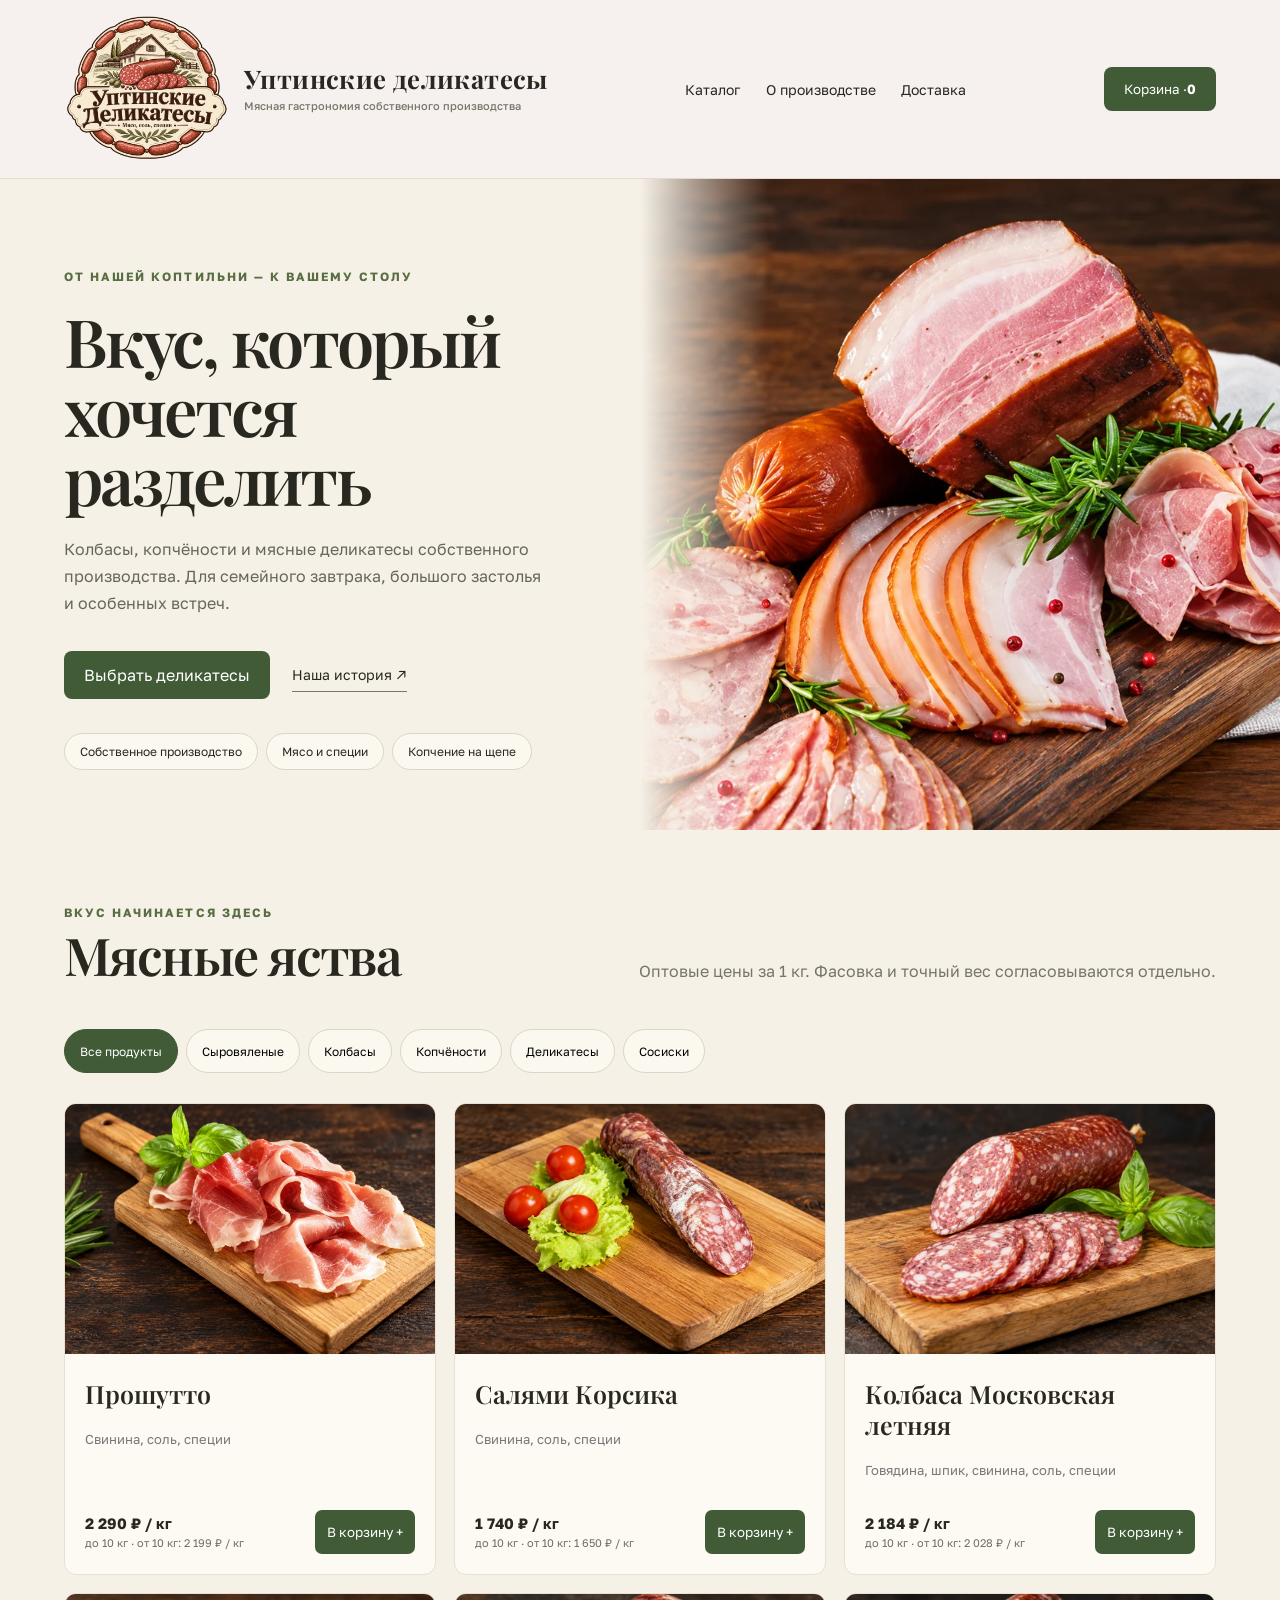
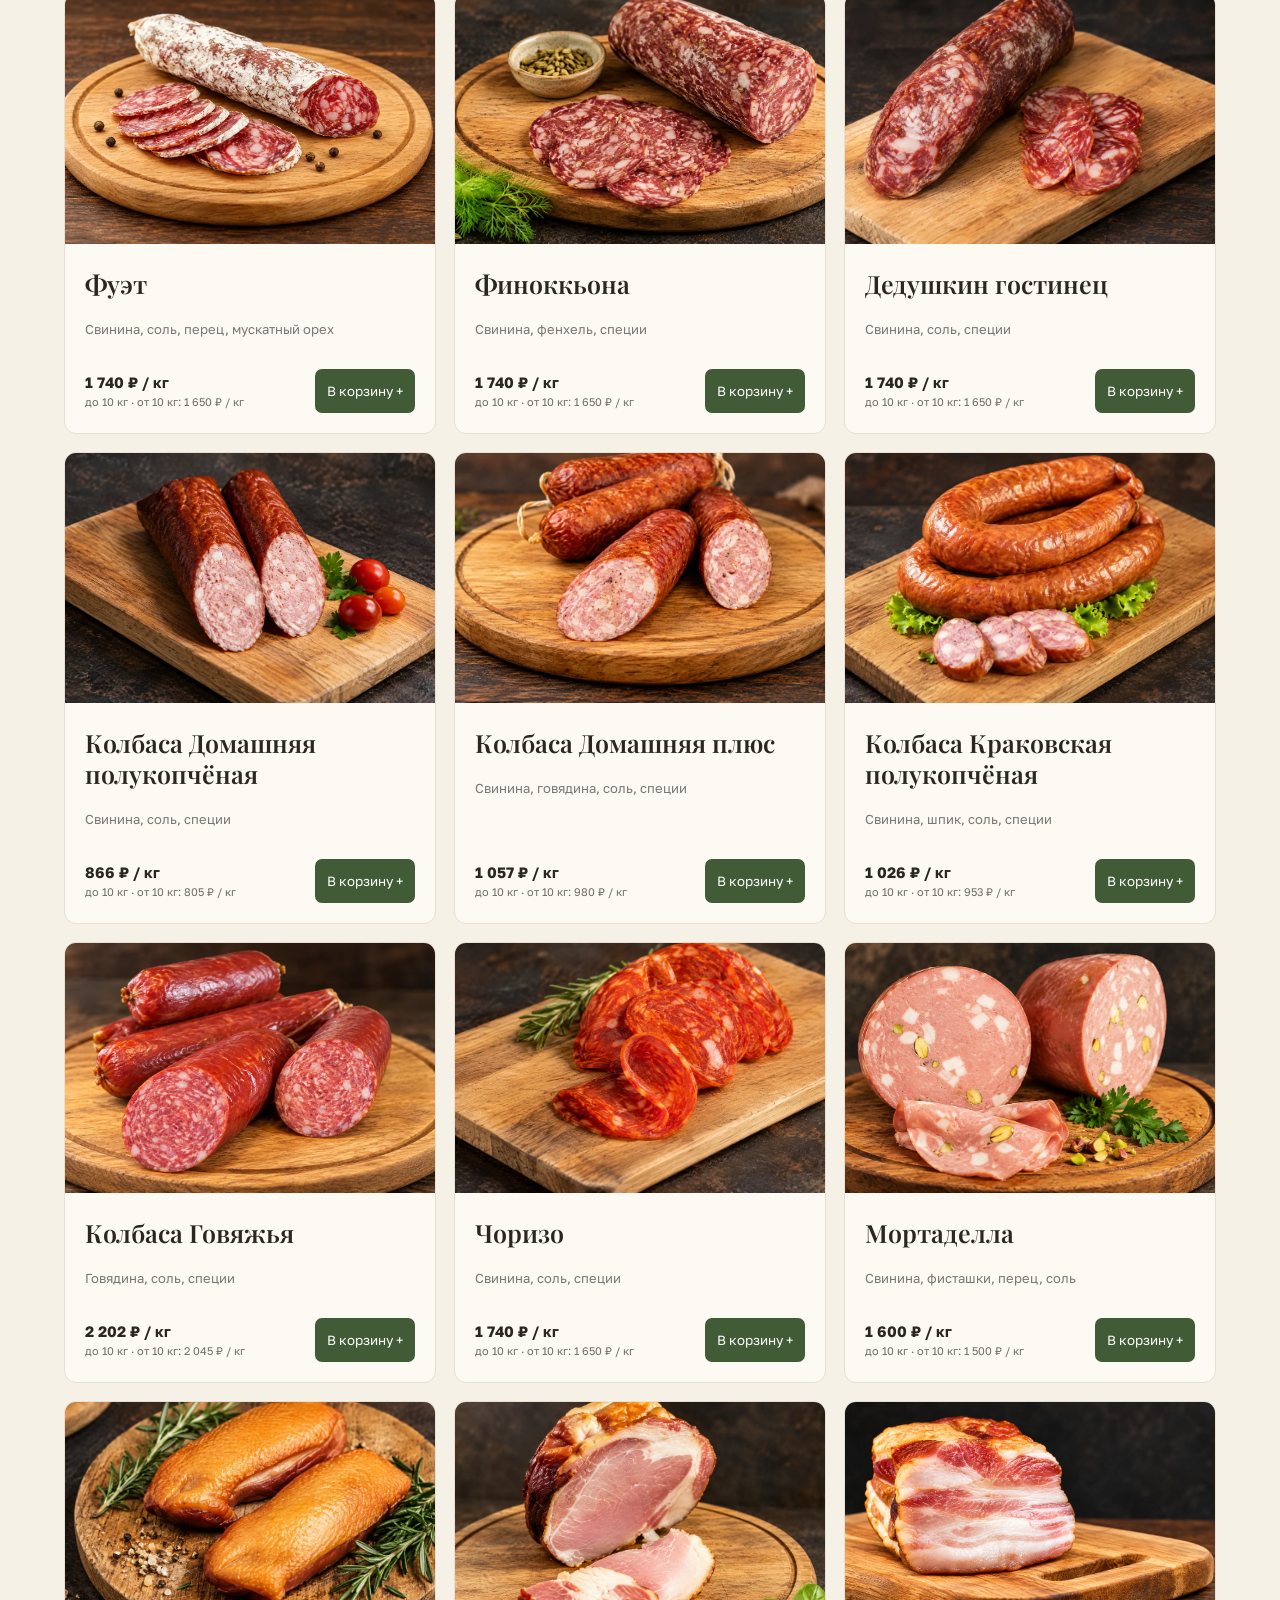
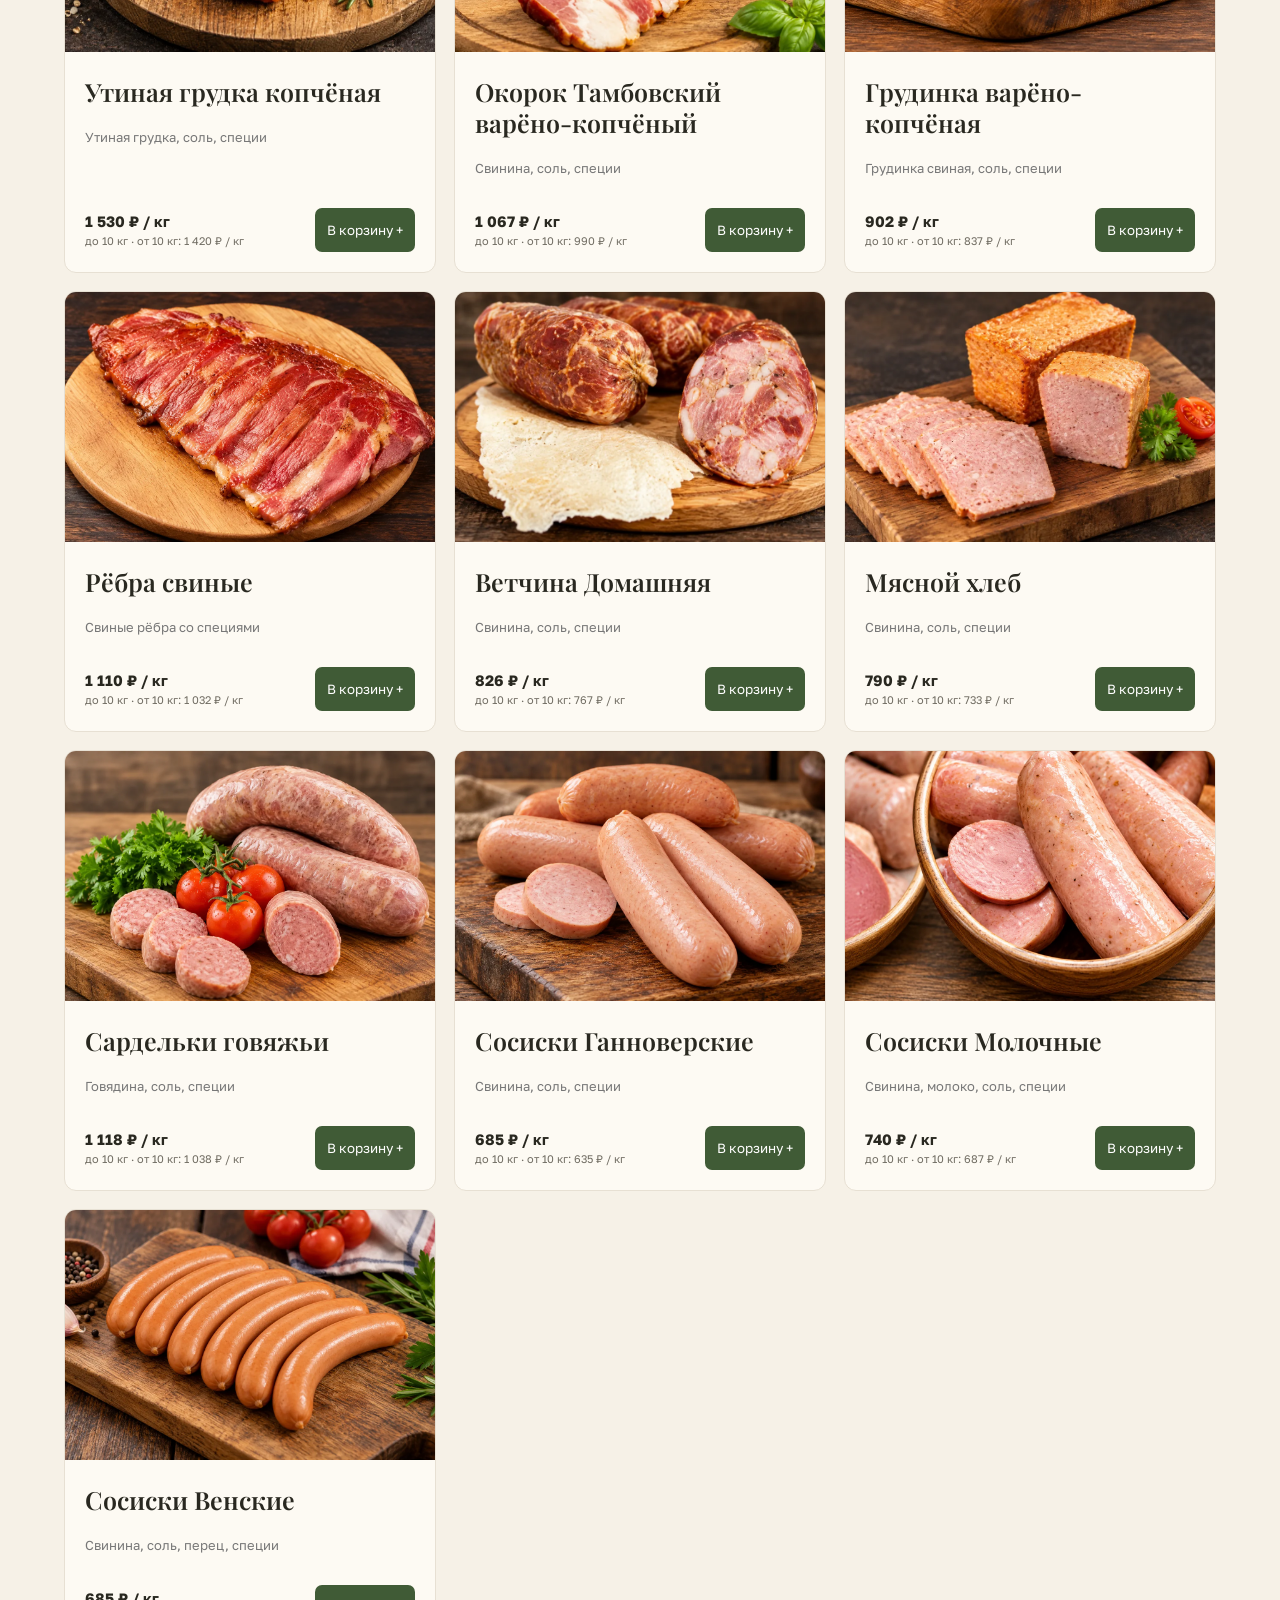
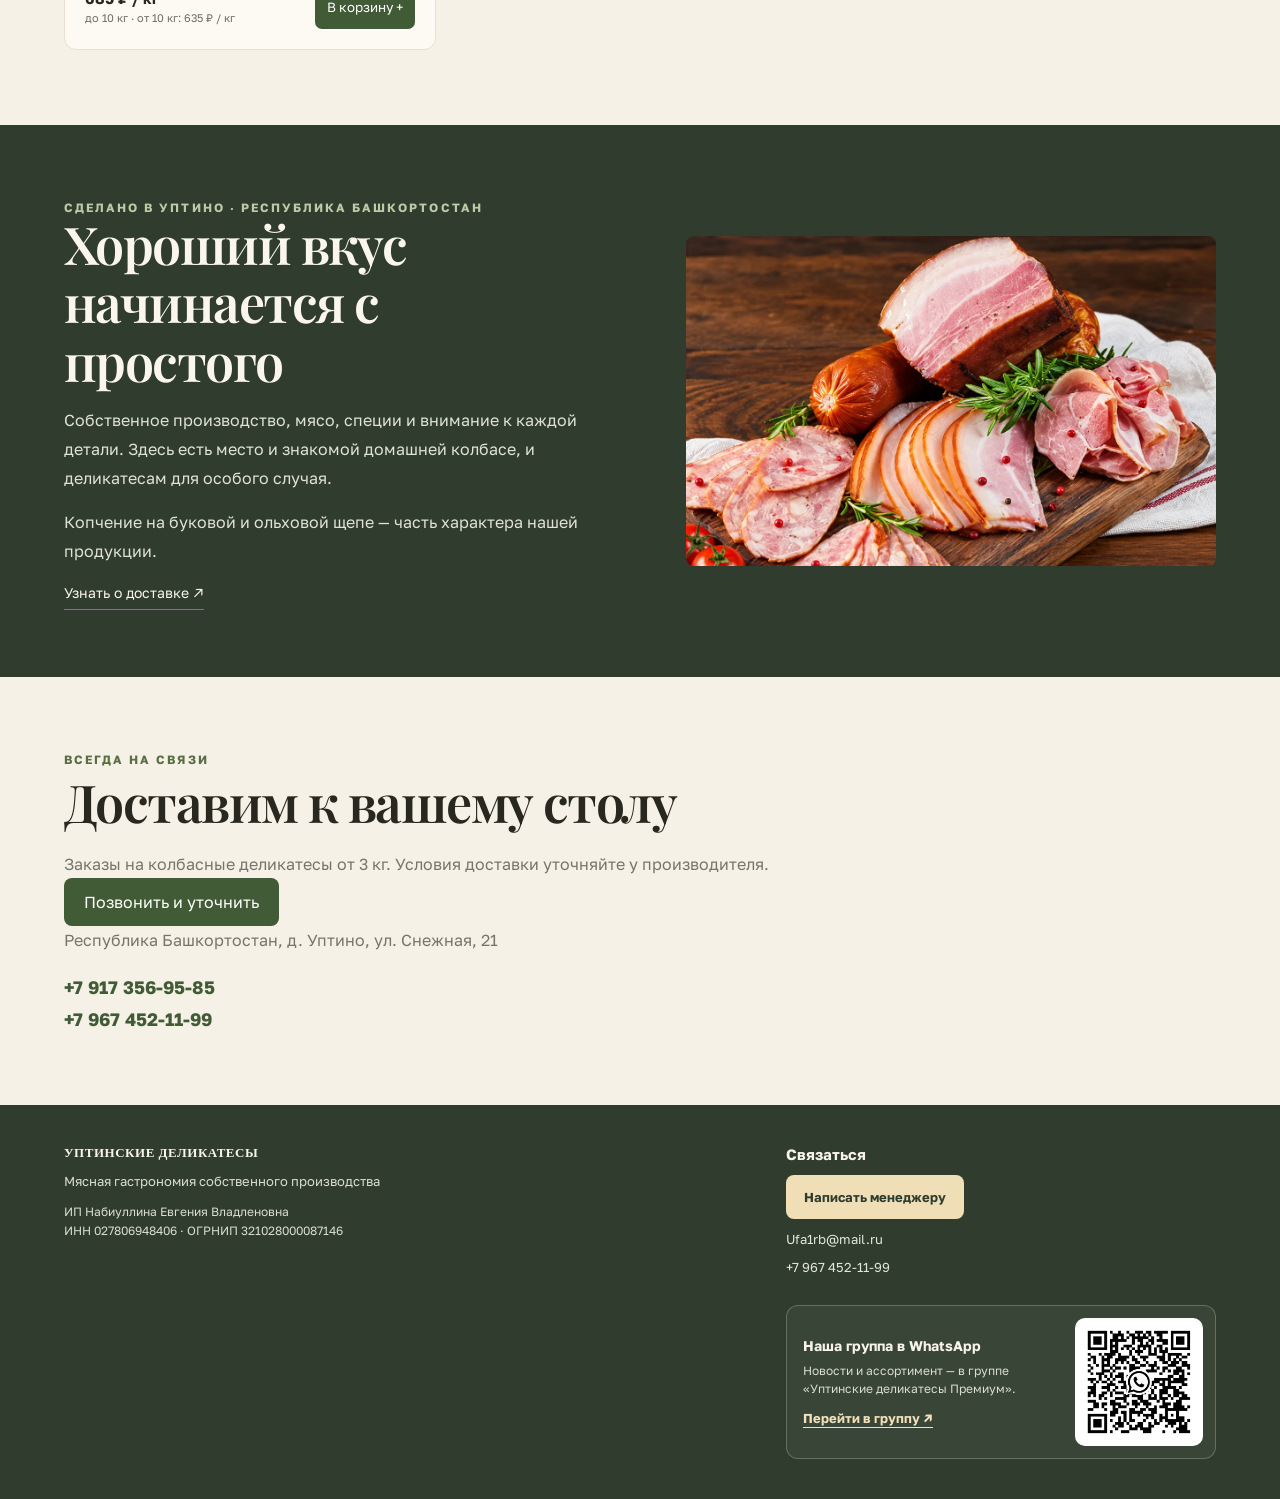
==== index.html @ ff66fe21 "Add WhatsApp group QR and link" ====
<!doctype html><html lang="ru"><head><meta charset="utf-8"><meta name="viewport" content="width=device-width,initial-scale=1"><title>Уптинские деликатесы — мясная гастрономия</title><link rel="preconnect" href="https://fonts.googleapis.com"><link rel="preconnect" href="https://fonts.gstatic.com" crossorigin><link href="https://fonts.googleapis.com/css2?family=Playfair+Display:wght@400;500;600;700&family=Golos+Text:wght@400;500;600;700&display=swap" rel="stylesheet"><style>*{box-sizing:border-box}body{margin:0;background:#f6f1e7;color:#292820;font-family:Arial,sans-serif}header{position:sticky;top:0;z-index:3;background:#f6f1eefa;display:flex;align-items:center;justify-content:space-between;padding:19px 5%;border-bottom:1px solid #e2dbcb}a{color:inherit;text-decoration:none}nav{display:flex;gap:28px;font-size:14px}.brand{font-family:Georgia;font-weight:bold;letter-spacing:.04em}.brand small{display:block;font:10px Arial;letter-spacing:0;color:#79786a;margin-top:4px}.basket,.btn{border:0;border-radius:8px;background:#405b36;color:white;padding:14px 20px;cursor:pointer}.hero{display:grid;grid-template-columns:1fr 1fr;min-height:600px}.intro{padding:90px 8% 60px 10%;align-self:center}.eyebrow{font-size:12px;letter-spacing:.17em;color:#596f43;font-weight:bold;text-transform:uppercase}h1,h2,h3{font-family:Georgia;font-weight:400}h1{font-size:clamp(48px,5.2vw,76px);line-height:1.04;letter-spacing:-.04em;margin:22px 0}.lead{line-height:1.7;color:#67665b;max-width:480px}.heroimg{background:linear-gradient(90deg,#f6f1e7 0%,transparent 20%),url('hero-v2.webp') center/cover}.actions{display:flex;gap:22px;align-items:center;margin:34px 0}.line{font-size:14px;border-bottom:1px solid #777;padding:8px 0}.features{display:flex;gap:8px;flex-wrap:wrap}.features span,.chip{border:1px solid #ddd5c5;background:#fbf8f0;padding:10px 15px;border-radius:30px;font-size:12px}section{padding:75px 5%}.heading{display:flex;justify-content:space-between;align-items:end}h2{font-size:52px;letter-spacing:-.03em;margin:0 0 10px}.sub{color:#77756b;line-height:1.5}.chips{display:flex;gap:8px;flex-wrap:wrap;margin:30px 0}.chip{cursor:pointer}.chip.active{background:#405b36;color:#fff;border-color:#405b36}.grid{display:grid;grid-template-columns:repeat(3,1fr);gap:18px}.card{background:#fdfaf3;border:1px solid #e7e0d3;border-radius:12px;overflow:hidden}.card img{width:100%;height:250px;object-fit:cover;transition:transform .5s}.pic{overflow:hidden}.card:hover img{transform:scale(1.04)}.content{padding:20px}.content h3{font-size:25px;margin:0 0 8px}.content p{font-size:13px;color:#777;min-height:36px;line-height:1.5}.row{display:flex;justify-content:space-between;align-items:center;font-size:13px}.row button{background:#405b36;border:0;color:white;border-radius:7px;padding:12px;cursor:pointer}.story{background:#303c2d;color:#faf6ed;display:grid;grid-template-columns:1fr 1fr;gap:8%;align-items:center}.story h2{font-size:52px}.story p{line-height:1.8;color:#e0e2d7}.story img{width:100%;height:330px;object-fit:cover;border-radius:8px}footer{padding:40px 5%;display:flex;justify-content:space-between;color:#737366;font-size:13px}dialog{border:0;border-radius:14px;padding:30px;max-width:430px;width:90%;box-shadow:0 20px 100px #0005}dialog::backdrop{background:#1c211bb0}dialog h2{font-size:36px}dialog button{cursor:pointer}.close{float:right;border:0;background:none;font-size:22px}@media(max-width:700px){nav{display:none}.hero{grid-template-columns:1fr}.intro{padding:55px 6%}.heroimg{height:300px;background:linear-gradient(180deg,#f6f1e7,transparent 25%),url('hero-v2.webp') center/cover}.grid{grid-template-columns:repeat(2,1fr)}.card img{height:150px}.content{padding:14px}.content h3{font-size:20px}.story{grid-template-columns:1fr}.heading{display:block}h2{font-size:40px}footer{display:block;line-height:2}}body{font-family:"Golos Text",Arial,sans-serif}h1,h2,h3{font-family:"Playfair Display",Georgia,serif;font-weight:600}button{font-family:inherit}header{gap:24px;padding-top:10px;padding-bottom:10px}.brand-link{display:flex;align-items:center;gap:14px;min-width:0}.brand-logo{width:78px;height:78px;object-fit:contain;flex:none}.brand-name{display:block;font-family:"Playfair Display",Georgia,serif;font-size:clamp(23px,2.1vw,31px);font-weight:700;letter-spacing:.015em;line-height:1}.brand-tag{display:block;font:500 11px "Golos Text",Arial,sans-serif;color:#77776a;margin-top:7px;letter-spacing:0}.brand-link:focus-visible{outline:2px solid #405b36;outline-offset:4px}@media(max-width:700px){header{gap:8px;padding:9px 4%}.brand-link{gap:8px}.brand-logo{width:54px;height:54px}.brand-name{font-size:clamp(17px,4.3vw,23px)}.brand-tag{font-size:9px;line-height:1.2;margin-top:3px}.basket{padding:12px 9px;font-size:12px;white-space:nowrap}} .contact-block{display:flex;align-items:center;gap:28px;margin-top:24px;flex-wrap:wrap}.contact-phones{display:flex;flex-direction:column;gap:10px}.contact-phones a{font-size:18px;font-weight:700;color:#405b36}.qr-card{display:flex;align-items:center;gap:14px;background:#fdfaf3;border:1px solid #e7e0d3;border-radius:12px;padding:12px 16px}.qr-card img{width:104px;height:104px;object-fit:contain;image-rendering:pixelated}.qr-card span{font-size:13px;line-height:1.5;color:#666;max-width:160px}
/* Responsive refinements */
html{scroll-padding-top:120px}body{overflow-x:hidden}button,a{-webkit-tap-highlight-color:transparent}button{touch-action:manipulation}.brand-logo{width:100px;height:100px}.brand-name{font-size:clamp(22px,2vw,31px)}.brand-link{flex:0 1 auto}.brand-link>span{min-width:0}header nav{flex-shrink:0;gap:clamp(12px,2vw,28px)}.basket{white-space:nowrap;flex-shrink:0}.grid{grid-template-columns:repeat(3,minmax(0,1fr))}.card{min-width:0;display:flex;flex-direction:column}.content{display:flex;flex-direction:column;flex:1;min-width:0}.content h3{line-height:1.24;overflow-wrap:anywhere}.content p{flex:1}.row{gap:12px;margin-top:auto}.row span{min-width:0}.row button{flex-shrink:0;min-height:44px;white-space:nowrap}.chips .chip{min-height:44px}.actions .btn,.basket{display:inline-flex;align-items:center;justify-content:center;min-height:44px}.story h2{line-height:1.12}.story>*{min-width:0}.contact-phones a{overflow-wrap:anywhere}dialog{max-height:min(80vh,700px);overflow:auto}dialog .btn{display:inline-flex}.close{min-width:44px;min-height:44px}
@media(max-width:1100px){header{gap:12px;padding-inline:3%}.brand-logo{width:88px;height:88px}.brand-name{font-size:clamp(20px,2.35vw,26px)}header nav{font-size:13px;gap:13px}.brand-tag{font-size:10px}}
@media(max-width:850px){header nav{display:none}.brand-logo{width:86px;height:86px}.hero{min-height:0}.intro{padding:65px 7%}.hero h1{font-size:clamp(42px,6vw,60px)}.grid{grid-template-columns:repeat(2,minmax(0,1fr))}.story{gap:5%}}
@media(max-width:700px){html{scroll-padding-top:100px}header{padding:8px 4%;gap:8px}.brand-link{gap:8px}.brand-logo{width:72px;height:72px}.brand-name{font-size:clamp(18px,4.5vw,23px);line-height:1.08;letter-spacing:0}.brand-tag{font-size:10px;line-height:1.25;margin-top:4px}.basket{min-height:44px;padding:10px 12px;font-size:13px}.hero{display:flex;flex-direction:column}.intro{padding:48px 5% 38px}.hero h1{font-size:clamp(39px,9.3vw,60px);line-height:1.1;letter-spacing:-.025em}.heroimg{height:clamp(240px,72vw,420px)}section{padding:55px 5%}.heading h2{font-size:clamp(36px,9vw,46px)}.chips{gap:8px}.grid{gap:12px}.card img{height:auto;aspect-ratio:1.25;object-fit:cover}.content{padding:14px 12px}.content h3{font-size:clamp(18px,4.4vw,23px)}.content p{font-size:13px;min-height:0;margin:0 0 16px}.row{display:flex;flex-direction:column;align-items:stretch;gap:9px}.row span{font-size:13px;line-height:1.3}.row button{width:100%;font-size:14px}.story{grid-template-columns:1fr;gap:28px}.story h2{font-size:clamp(36px,9vw,46px)}.story img{height:250px}.contact-phones a{font-size:17px}footer{line-height:1.6}footer>div+div{margin-top:12px}}
@media(max-width:360px){.brand-logo{width:62px;height:62px}.brand-tag{font-size:9px}.brand-name{font-size:17px}.basket{font-size:12px;padding-inline:9px}.grid{gap:8px}.content{padding:12px 10px}.content h3{font-size:18px}.actions{align-items:flex-start;flex-wrap:wrap}.features span{font-size:11px}.row button{font-size:13px;padding:10px 4px}}
@media(min-width:1500px){section{padding-inline:max(5%,calc((100% - 1500px)/2))}.grid{grid-template-columns:repeat(4,minmax(0,1fr))}}
@media(max-width:360px){.grid{grid-template-columns:minmax(0,1fr)}.card img{aspect-ratio:1.6}.content h3{font-size:22px}}@media(min-width:701px) and (max-width:850px){.heading h2{font-size:44px}.heading{gap:20px}.heading>div{flex:1}.heading .sub{max-width:43%}}
.brand-logo{width:138px;height:138px}.brand-name{font-size:clamp(23px,2vw,32px)}header{padding-top:6px;padding-bottom:6px}html{scroll-padding-top:158px}dialog{max-width:650px;width:94%;padding:clamp(18px,4vw,30px)}dialog h2{margin-bottom:20px}.cart-line{display:grid;grid-template-columns:76px minmax(0,1fr) auto;align-items:center;gap:14px;padding:14px 0;border-bottom:1px solid #e5ded1}.cart-line img{width:76px;height:70px;object-fit:cover;border-radius:8px}.cart-name{font:600 19px "Playfair Display",Georgia,serif;line-height:1.2}.cart-price{font-size:12px;color:#716d60;margin-top:6px;line-height:1.4}.cart-controls{display:flex;align-items:center;gap:6px}.cart-controls button{min-width:36px;min-height:40px;border:1px solid #ded6c7;border-radius:7px;background:#fffaf1;font-size:18px;cursor:pointer}.cart-controls .remove{font-size:13px;color:#873e35}.cart-qty{min-width:18px;text-align:center}.checkout{margin-top:22px}.checkout h3{font-size:27px;margin:0 0 10px}.checkout-note{font-size:13px;color:#706c62;line-height:1.5}.checkout label{display:block;font-size:13px;font-weight:600;margin:14px 0}.checkout label small{font-weight:400;color:#706c62}.checkout input{display:block;width:100%;height:45px;border:1px solid #d8d1c3;border-radius:7px;background:white;padding:10px 12px;margin-top:6px;font:inherit}.checkout-disabled{opacity:.55;cursor:not-allowed}.price-details{line-height:1.45;font-size:13px}.price-details strong{display:block;color:#292820;font-size:15px}.price-details small{display:block;color:#706c62;font-size:11px}.decor{position:fixed;top:15%;z-index:2;width:clamp(54px,7vw,100px);pointer-events:none;transform-origin:top center;animation:sway 4.2s ease-in-out infinite alternate}.decor.left{left:0}.decor.right{right:0;animation-delay:-2s;transform:scaleX(-1)}.decor img{display:block;width:100%;height:auto}.decor.right img{transform:scaleX(-1)}.decor-toggle{position:fixed;right:12px;bottom:12px;z-index:4;background:#fffaf1;color:#405b36;border:1px solid #c6bda9;border-radius:25px;padding:9px 14px;font:600 12px "Golos Text",Arial,sans-serif;cursor:pointer;box-shadow:0 2px 9px #27221a22}.decor[hidden]{display:none}@keyframes sway{from{rotate:-5deg}to{rotate:5deg}}@media(prefers-reduced-motion:reduce){.decor{animation:none}.card img{transition:none}}@media(max-width:850px){.brand-logo{width:110px;height:110px}html{scroll-padding-top:130px}.decor{width:52px;top:19%}}@media(max-width:700px){.brand-logo{width:90px;height:90px}html{scroll-padding-top:110px}.decor{width:35px;top:25%}.decor-toggle{font-size:11px;padding:8px 12px}.cart-line{grid-template-columns:64px minmax(0,1fr);gap:10px}.cart-line img{width:64px;height:64px}.cart-controls{grid-column:2}.cart-name{font-size:17px}.price-details strong{font-size:14px}}@media(max-width:360px){.brand-logo{width:76px;height:76px}.brand-name{font-size:16px}.basket{padding-inline:8px}}

/* Larger identity and redesigned mobile hanging ornaments */
.brand-logo{width:166px;height:166px}html{scroll-padding-top:185px}
@media(max-width:1100px){.brand-logo{width:142px;height:142px}}
@media(max-width:850px){.brand-logo{width:130px;height:130px}html{scroll-padding-top:150px}}
@media(max-width:700px){.brand-logo{width:108px;height:108px}.brand-link{gap:5px}.brand-name{font-size:clamp(17px,4.3vw,23px)}.brand-tag{font-size:9px}.basket{font-size:12px;padding:9px}.decor{top:112px;width:49px;height:160px;overflow:hidden;animation-duration:3.4s;opacity:.96}.decor img{position:absolute;width:156px;max-width:none;left:50%;top:-2px;transform:translateX(-50%)}.decor.right img{transform:translateX(-50%) scaleX(-1)}html{scroll-padding-top:128px}}
@media(max-width:360px){.brand-logo{width:92px;height:92px}.brand-name{font-size:16px}.brand-tag{font-size:8px}.decor{top:96px;width:40px;height:145px}.decor img{width:135px}}
@media(max-width:700px){.decor{position:absolute}.intro{padding-left:52px;padding-right:52px}.hero h1{font-size:clamp(36px,9vw,54px)}}@media(max-width:360px){.intro{padding-left:44px;padding-right:44px}.hero h1{font-size:36px}}@media(max-width:700px){.decor.left{left:-14px}.decor.right{right:-14px}.actions{flex-wrap:wrap;gap:14px}.actions .btn{min-width:0;width:100%;text-align:center}}@media(max-width:700px){.intro{padding-left:5%;padding-right:5%}}.checkout-consultation{margin-top:22px;padding-top:16px;border-top:1px solid #e5ded1}.checkout-consultation p{margin:0 0 10px;font-size:14px;line-height:1.5;color:#5f5e54}.consultation-call{display:inline-flex;align-items:center;justify-content:center;min-height:46px;padding:12px 16px;border-radius:8px;background:#405b36;color:#fff;font-size:14px;font-weight:700;text-align:center}.consultation-call:focus-visible{outline:2px solid #405b36;outline-offset:3px}@media(max-width:700px){.consultation-call{width:100%}}.phone-entry{display:flex;gap:8px;align-items:stretch;margin-top:6px}.checkout .phone-entry input{margin:0;min-width:0;flex:1}.phone-prefix{display:flex;align-items:center;justify-content:center;min-width:54px;min-height:45px;padding:0 10px;border:1px solid #d8d1c3;border-radius:7px;background:#f6f1e7;font:600 15px "Golos Text",Arial,sans-serif;color:#292820}.phone-help{display:block;color:#706c62;font-size:12px;margin-top:6px}.site-footer{display:flex;justify-content:space-between;gap:36px;align-items:flex-start;background:#303c2d;color:#f8f4ea}.footer-brand p{line-height:1.6;color:#d9ded2;margin:10px 0}.footer-legal{font-size:12px}.footer-contact{display:flex;flex-direction:column;gap:12px;align-items:flex-start}.footer-contact strong{font-size:15px}.footer-contact a:not(.manager-button){color:#e2e7dc}.manager-button{display:inline-flex;align-items:center;justify-content:center;background:#f0dfb6;color:#303c2d;padding:13px 18px;border-radius:8px;font-weight:700;min-height:44px}.manager-button:focus-visible{outline:2px solid white;outline-offset:3px}@media(max-width:700px){.site-footer{display:flex;flex-direction:column;gap:22px}.footer-contact{align-items:stretch}.manager-button{width:100%}}.whatsapp-group{display:flex;align-items:center;gap:20px;margin-top:18px;padding:16px;border:1px solid #a5b49d66;border-radius:12px;background:#ffffff0c;max-width:430px}.whatsapp-group strong{display:block;font-size:14px;color:#f8f4ea}.whatsapp-group p{font-size:12px;line-height:1.5;color:#d9ded2;margin:8px 0 12px}.group-link{color:#f2e1ba!important;font-size:13px;font-weight:700;text-decoration:underline;text-underline-offset:4px}.group-qr{flex:none;display:block;width:120px;height:120px;border-radius:6px;background-color:white;background-image:url("whatsapp-group-qr.jpeg");background-repeat:no-repeat;background-size:204.55% auto;background-position:50% 50.4%;box-shadow:0 0 0 4px white}.group-qr:focus-visible,.group-link:focus-visible{outline:2px solid #f2e1ba;outline-offset:5px}@media(max-width:360px){.whatsapp-group{gap:12px;padding:12px}.group-qr{width:100px;height:100px}}</style></head><body><header><a class="brand-link" href="#" aria-label="Уптинские деликатесы — на главную"><img class="brand-logo" src="logo-soft.webp" alt=""><span><span class="brand-name">Уптинские деликатесы</span><span class="brand-tag">Мясная гастрономия собственного производства</span></span></a><nav><a href="#catalog">Каталог</a><a href="#story">О производстве</a><a href="#delivery">Доставка</a></nav><button class="basket" onclick="showCart()">Корзина · <b id="count">0</b></button></header><main><div class="hero"><div class="intro"><div class="eyebrow">От нашей коптильни — к вашему столу</div><h1>Вкус, который хочется разделить</h1><p class="lead">Колбасы, копчёности и мясные деликатесы собственного производства. Для семейного завтрака, большого застолья и особенных встреч.</p><div class="actions"><a class="btn" href="#catalog">Выбрать деликатесы</a><a class="line" href="#story">Наша история ↗</a></div><div class="features"><span>Собственное производство</span><span>Мясо и специи</span><span>Копчение на щепе</span></div></div><div class="heroimg" role="img" aria-label="Мясные деликатесы на доске"></div></div><section id="catalog"><div class="heading"><div><div class="eyebrow">Вкус начинается здесь</div><h2>Мясные яства</h2></div><p class="sub">Оптовые цены за 1 кг. Фасовка и точный вес согласовываются отдельно.</p></div><div class="chips" id="filters"></div><div class="grid" id="products"></div></section><section class="story" id="story"><div><div class="eyebrow" style="color:#bdc9a7">Сделано в Уптино · Республика Башкортостан</div><h2>Хороший вкус начинается с простого</h2><p>Собственное производство, мясо, специи и внимание к каждой детали. Здесь есть место и знакомой домашней колбасе, и деликатесам для особого случая.</p><p>Копчение на буковой и ольховой щепе — часть характера нашей продукции.</p><a class="line" href="#delivery">Узнать о доставке ↗</a></div><img src="hero-v2.webp" alt="Мясная нарезка и деликатесы"></section><section id="delivery"><div class="eyebrow">Всегда на связи</div><h2>Доставим к вашему столу</h2><p class="sub">Заказы на колбасные деликатесы от 3 кг. Условия доставки уточняйте у производителя.</p><p><a class="btn" href="tel:+79173569585">Позвонить и уточнить</a></p><p class="sub">Республика Башкортостан, д. Уптино, ул. Снежная, 21</p><div class="contact-block"><div class="contact-phones"><a href="tel:+79173569585">+7 917 356-95-85</a><a href="tel:+79674521199">+7 967 452-11-99</a></div></div></section></main><footer class="site-footer"><div class="footer-brand"><div class="brand">УПТИНСКИЕ ДЕЛИКАТЕСЫ</div><p>Мясная гастрономия собственного производства</p><p class="footer-legal">ИП Набиуллина Евгения Владленовна<br>ИНН 027806948406 · ОГРНИП 321028000087146</p></div><div class="footer-contact"><strong>Связаться</strong><a class="manager-button" href="https://wa.me/79674521199?text=%D0%97%D0%B4%D1%80%D0%B0%D0%B2%D1%81%D1%82%D0%B2%D1%83%D0%B9%D1%82%D0%B5!%20%D0%A5%D0%BE%D1%87%D1%83%20%D0%BF%D1%80%D0%BE%D0%BA%D0%BE%D0%BD%D1%81%D1%83%D0%BB%D1%8C%D1%82%D0%B8%D1%80%D0%BE%D0%B2%D0%B0%D1%82%D1%8C%D1%81%D1%8F%20%D0%BF%D0%BE%20%D0%B7%D0%B0%D0%BA%D0%B0%D0%B7%D1%83." target="_blank" rel="noopener noreferrer">Написать менеджеру</a><a href="mailto:Ufa1rb@mail.ru">Ufa1rb@mail.ru</a><a href="tel:+79674521199">+7 967 452-11-99</a><div class="whatsapp-group"><div><strong>Наша группа в WhatsApp</strong><p>Новости и ассортимент — в группе «Уптинские деликатесы Премиум».</p><a class="group-link" href="https://chat.whatsapp.com/EiBiC2jIqLlDMsnqdkJlV4?s=qt&amp;p=a&amp;iam=2" target="_blank" rel="noopener noreferrer">Перейти в группу ↗</a></div><a class="group-qr" href="https://chat.whatsapp.com/EiBiC2jIqLlDMsnqdkJlV4?s=qt&amp;p=a&amp;iam=2" target="_blank" rel="noopener noreferrer" aria-label="Открыть группу WhatsApp. Также можно отсканировать QR-код"></a></div></div></footer><dialog id="cart"><button class="close" type="button" aria-label="Закрыть корзину" onclick="cart.close()">×</button><h2>Ваша корзина</h2><div id="items"></div><div class="checkout"><h3>Контактные данные</h3><p class="checkout-note">Отправка заказа пока не подключена. Данные из этой формы не отправляются.</p><label>Имя<input id="customer-name" autocomplete="name" placeholder="Как к вам обращаться"></label><label for="customer-phone">Телефон</label><div class="phone-entry"><span class="phone-prefix" aria-hidden="true">+7</span><input id="customer-phone" name="phone" autocomplete="tel-national" type="tel" inputmode="numeric" maxlength="16" placeholder="999 123-45-67" aria-describedby="phone-help"></div><small id="phone-help" class="phone-help">Введите 10 цифр номера без +7</small><label>Электронная почта <small>необязательно</small><input id="customer-email" autocomplete="email" type="email" placeholder="name@example.ru"></label><button class="btn checkout-disabled" disabled>Оформление готовится</button><p class="checkout-note">Цена и итоговая сумма будут уточнены после согласования веса и фасовки.</p><div class="checkout-consultation"><p>Нужна консультация по заказу? Позвоните нам:</p><a class="consultation-call" href="tel:+79173569585">Позвонить: +7 917 356-95-85</a></div></div></dialog><script>const data=[["Прошутто","Сыровяленые","prosciutto-v2.webp","Свинина, соль, специи"],["Салями Корсика","Сыровяленые","salami-v2.webp","Свинина, соль, специи"],["Колбаса Московская летняя","Сыровяленые","moscow-hd.webp","Говядина, шпик, свинина, соль, специи"],["Фуэт","Сыровяленые","fuet-v2.webp","Свинина, соль, перец, мускатный орех"],["Финоккьона","Сыровяленые","finocchiona-hd.webp","Свинина, фенхель, специи"],["Дедушкин гостинец","Сыровяленые","gostinets-hd.webp","Свинина, соль, специи"],["Колбаса Домашняя полукопчёная","Колбасы","domashnyaya-hd.webp","Свинина, соль, специи"],["Колбаса Домашняя плюс","Колбасы","domashnyaya_plus-hd.webp","Свинина, говядина, соль, специи"],["Колбаса Краковская полукопчёная","Колбасы","krakow-hd.webp","Свинина, шпик, соль, специи"],["Колбаса Говяжья","Колбасы","beef_sausage-hd.webp","Говядина, соль, специи"],["Чоризо","Колбасы","chorizo-hd.webp","Свинина, соль, специи"],["Мортаделла","Колбасы","mortadella-hd.webp","Свинина, фисташки, перец, соль"],["Утиная грудка копчёная","Копчёности","duck-hd.webp","Утиная грудка, соль, специи"],["Окорок Тамбовский варёно-копчёный","Копчёности","ham_tambov-hd.webp","Свинина, соль, специи"],["Грудинка варёно-копчёная","Копчёности","grudinka-v2.webp","Грудинка свиная, соль, специи"],["Рёбра свиные","Копчёности","ribs-v2.webp","Свиные рёбра со специями"],["Ветчина Домашняя","Деликатесы","vetchina-hd.webp","Свинина, соль, специи"],["Мясной хлеб","Деликатесы","meatloaf-hd.webp","Свинина, соль, специи"],["Сардельки говяжьи","Сосиски","sardelki-hd.webp","Говядина, соль, специи"],["Сосиски Ганноверские","Сосиски","hannover-hd.webp","Свинина, соль, специи"],["Сосиски Молочные","Сосиски","sausages-v2.webp","Свинина, молоко, соль, специи"],["Сосиски Венские","Сосиски","vienna-hd.webp","Свинина, соль, перец, специи"]];
const phoneInput=document.querySelector('#customer-phone');phoneInput.addEventListener('input',()=>{let v=phoneInput.value.replace(/\D/g,'');if(v.length===11&&(v[0]==='7'||v[0]==='8'))v=v.slice(1);phoneInput.value=v.slice(0,10)});
const prices=[[2199,2290],[1650,1740],[2028,2184],[1650,1740],[1650,1740],[1650,1740],[805,866],[980,1057],[953,1026],[2045,2202],[1650,1740],[1500,1600],[1420,1530],[990,1067],[837,902],[1032,1110],[767,826],[733,790],[1038,1118],[635,685],[687,740],[635,685]];
let current='Все продукты',bag=[];const filters=document.querySelector('#filters'),products=document.querySelector('#products'),cart=document.querySelector('#cart');const rub=n=>new Intl.NumberFormat('ru-RU').format(n)+' ₽';
function render(){filters.innerHTML=['Все продукты','Сыровяленые','Колбасы','Копчёности','Деликатесы','Сосиски'].map(x=>`<button class="chip ${current===x?'active':''}" onclick="filterBy('${x}')">${x}</button>`).join('');products.innerHTML=data.map((x,i)=>({x,i})).filter(({x})=>current==='Все продукты'||x[1]===current).map(({x,i})=>`<article class="card"><div class="pic"><img src="${x[2]}" alt="${x[0]}" loading="lazy"></div><div class="content"><h3>${x[0]}</h3><p>${x[3]}</p><div class="row"><span class="price-details"><strong>${rub(prices[i][1])} / кг</strong><small>до 10 кг · от 10 кг: ${rub(prices[i][0])} / кг</small></span><button onclick="add(${i})">В корзину +</button></div></div></article>`).join('')}
function filterBy(x){current=x;render()}function add(i){let found=bag.find(x=>x.i===i);if(found)found.qty++;else bag.push({i,qty:1});updateCount()}
function updateCount(){document.querySelector('#count').textContent=bag.reduce((a,x)=>a+x.qty,0)}
function changeQty(i,delta){const item=bag.find(x=>x.i===i);if(!item)return;item.qty+=delta;if(item.qty<=0)bag=bag.filter(x=>x.i!==i);updateCount();drawCart()}
function removeItem(i){bag=bag.filter(x=>x.i!==i);updateCount();drawCart()}
function drawCart(){document.querySelector('#items').innerHTML=bag.length?bag.map(({i,qty})=>`<div class="cart-line"><img src="${data[i][2]}" alt=""><div><div class="cart-name">${data[i][0]}</div><div class="cart-price">${rub(prices[i][1])} / кг до 10 кг<br>${rub(prices[i][0])} / кг от 10 кг</div></div><div class="cart-controls"><button type="button" aria-label="Уменьшить количество ${data[i][0]}" onclick="changeQty(${i},-1)">−</button><span class="cart-qty">${qty}</span><button type="button" aria-label="Увеличить количество ${data[i][0]}" onclick="changeQty(${i},1)">+</button><button type="button" class="remove" onclick="removeItem(${i})">Удалить</button></div></div>`).join(''):'<p>Пока здесь пусто. Выберите продукты в каталоге.</p>'}function showCart(){drawCart();cart.showModal()}
render();
</script></body></html>
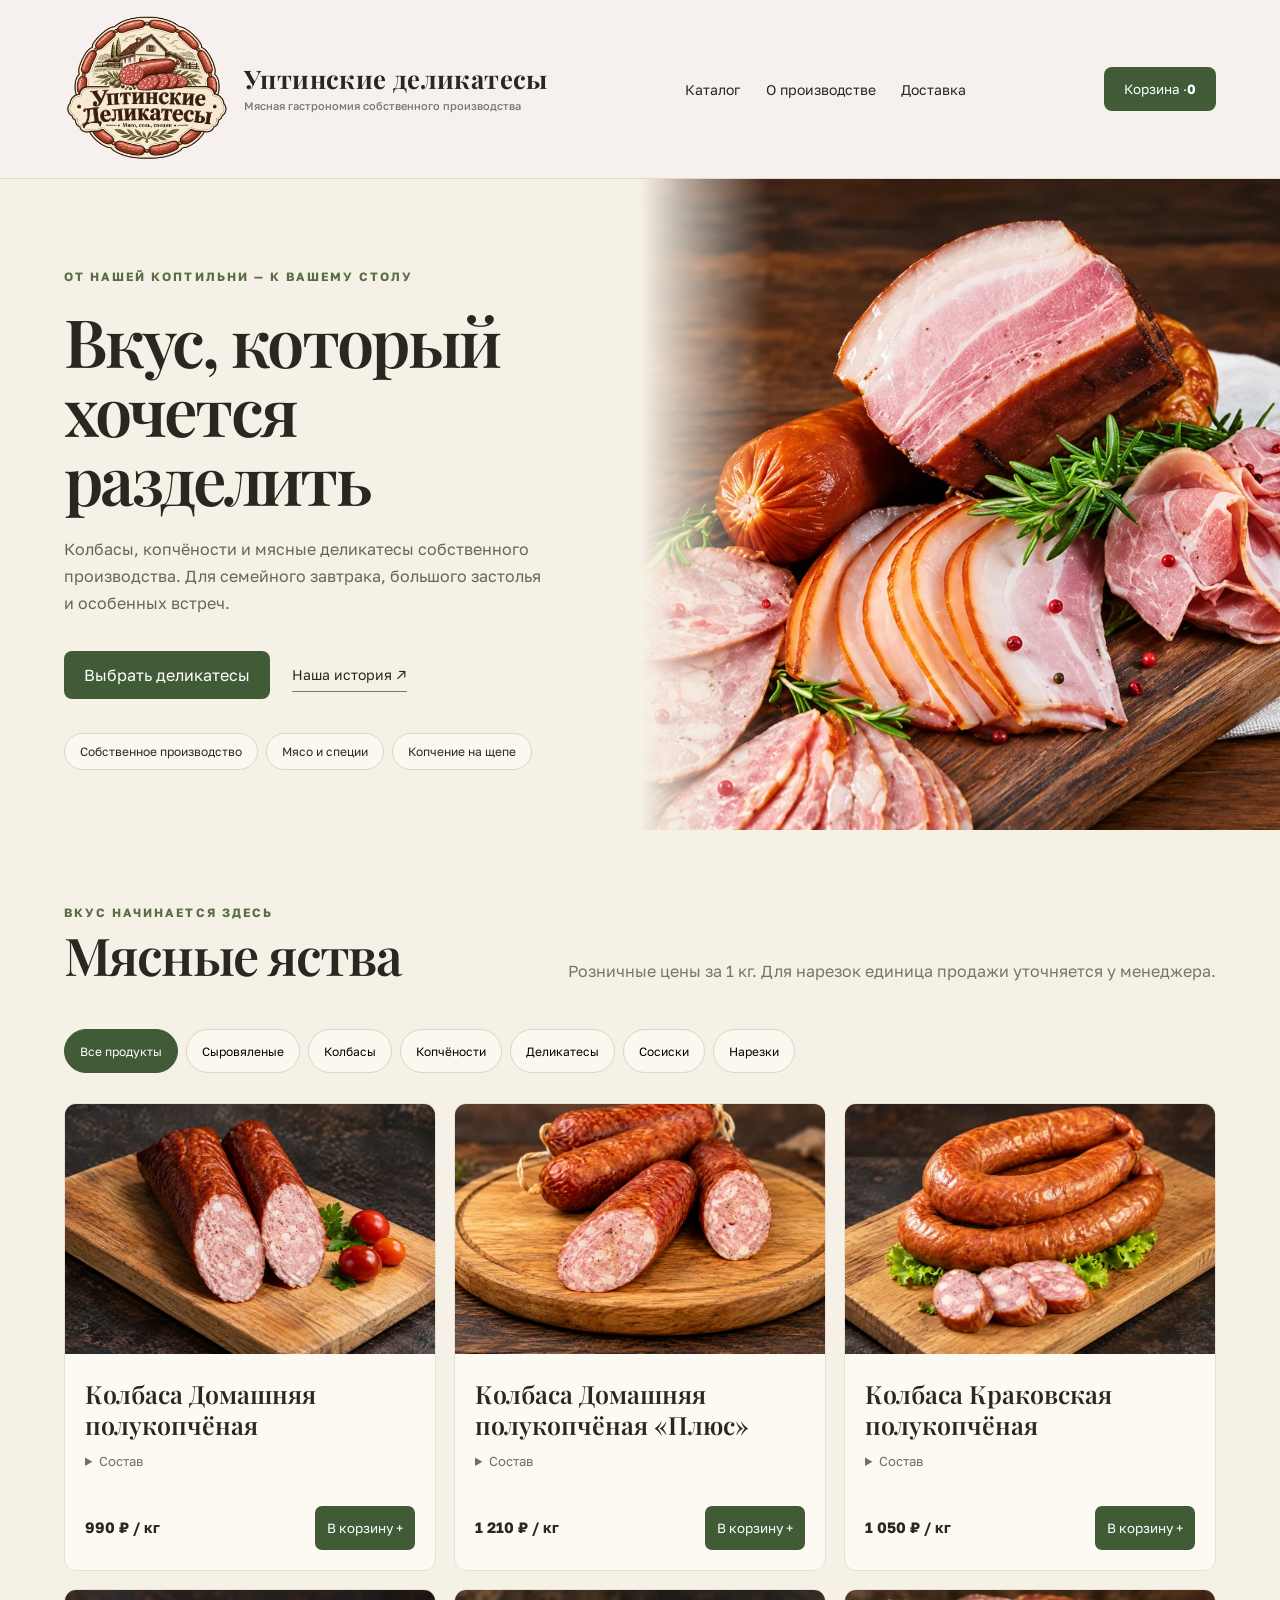
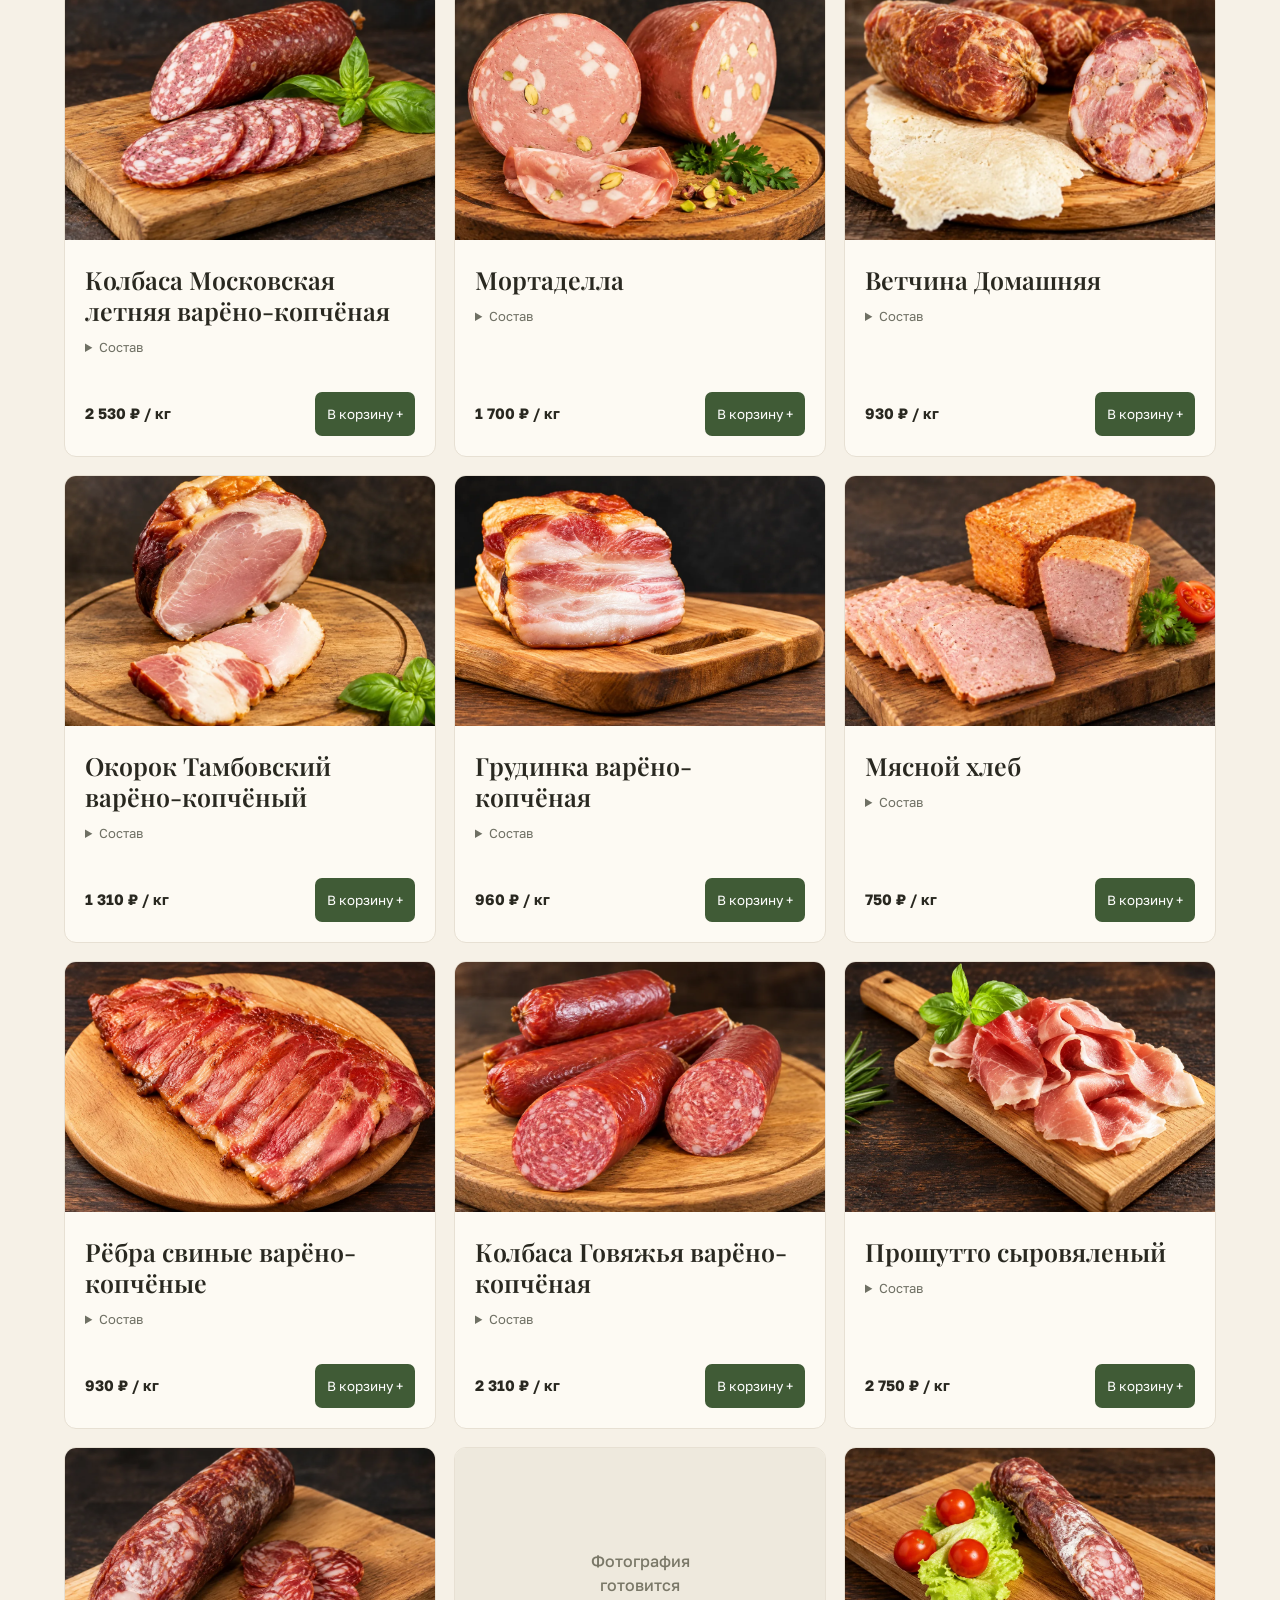
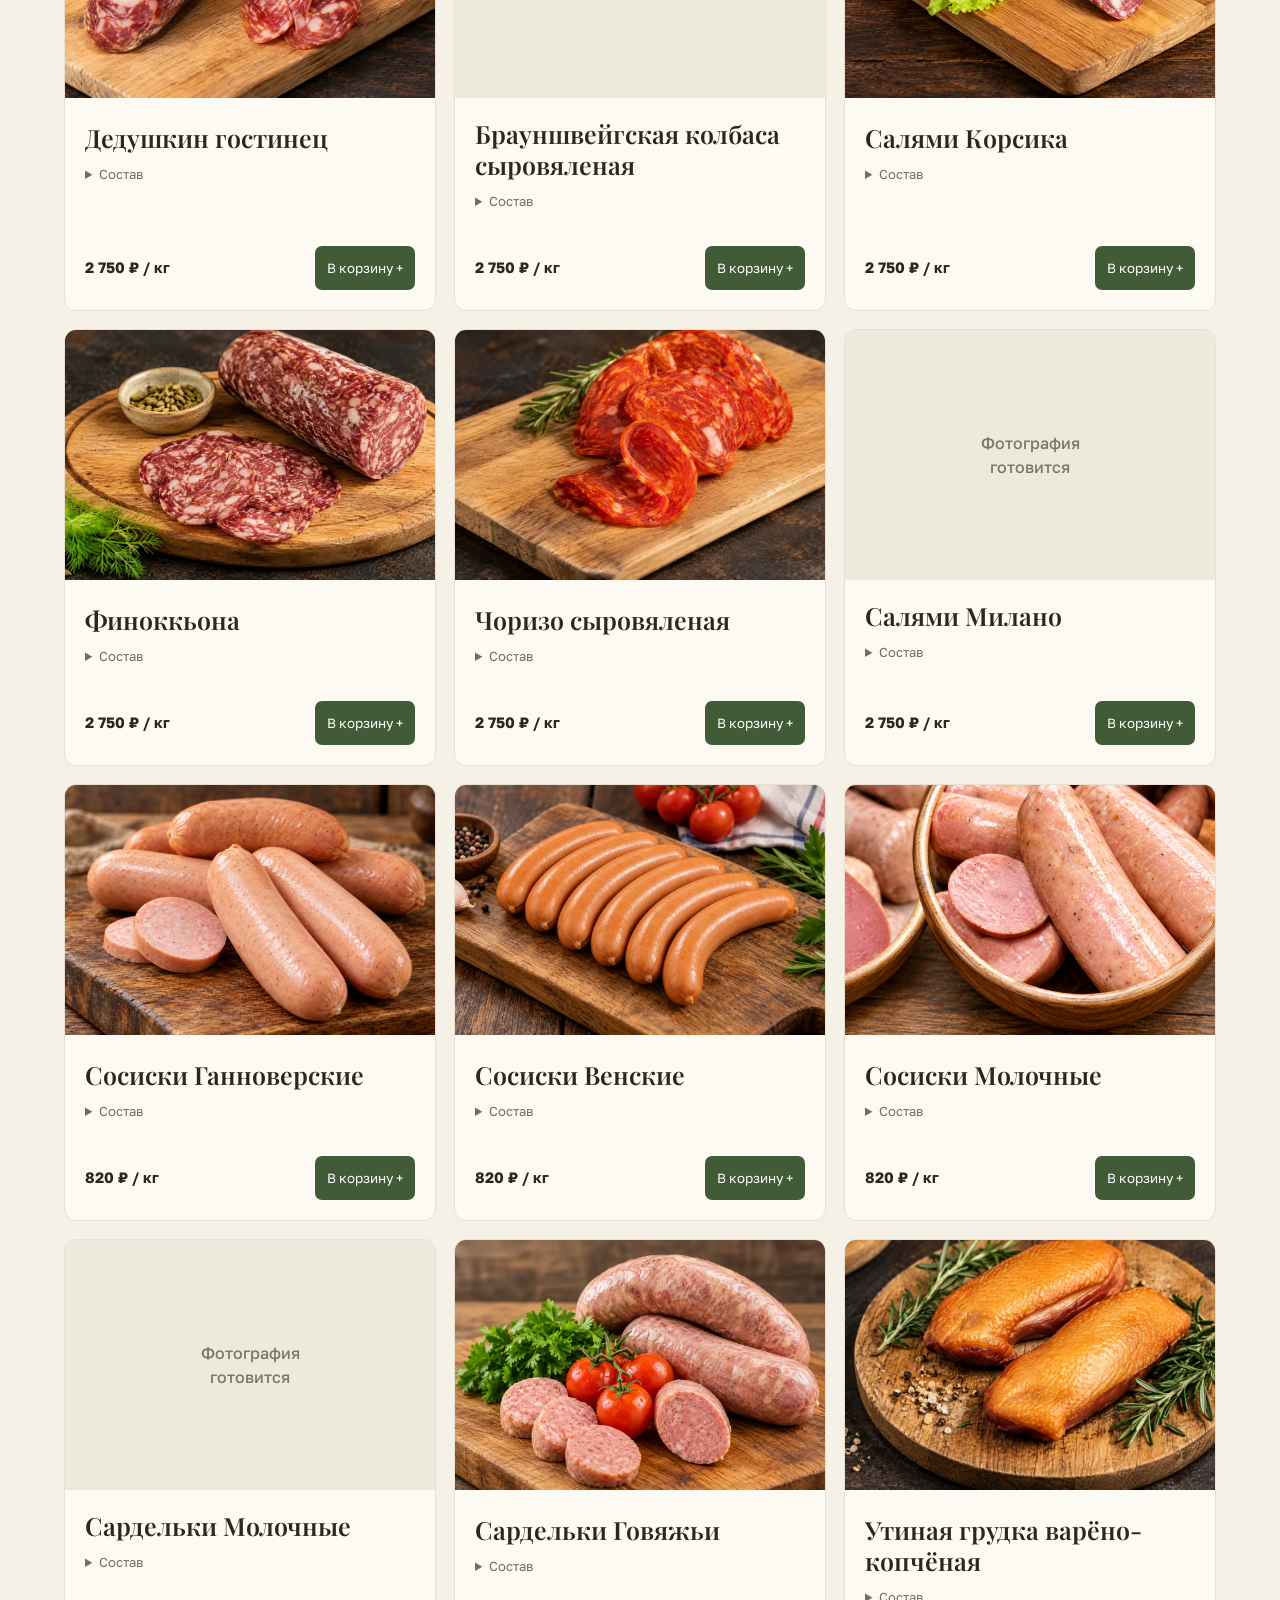
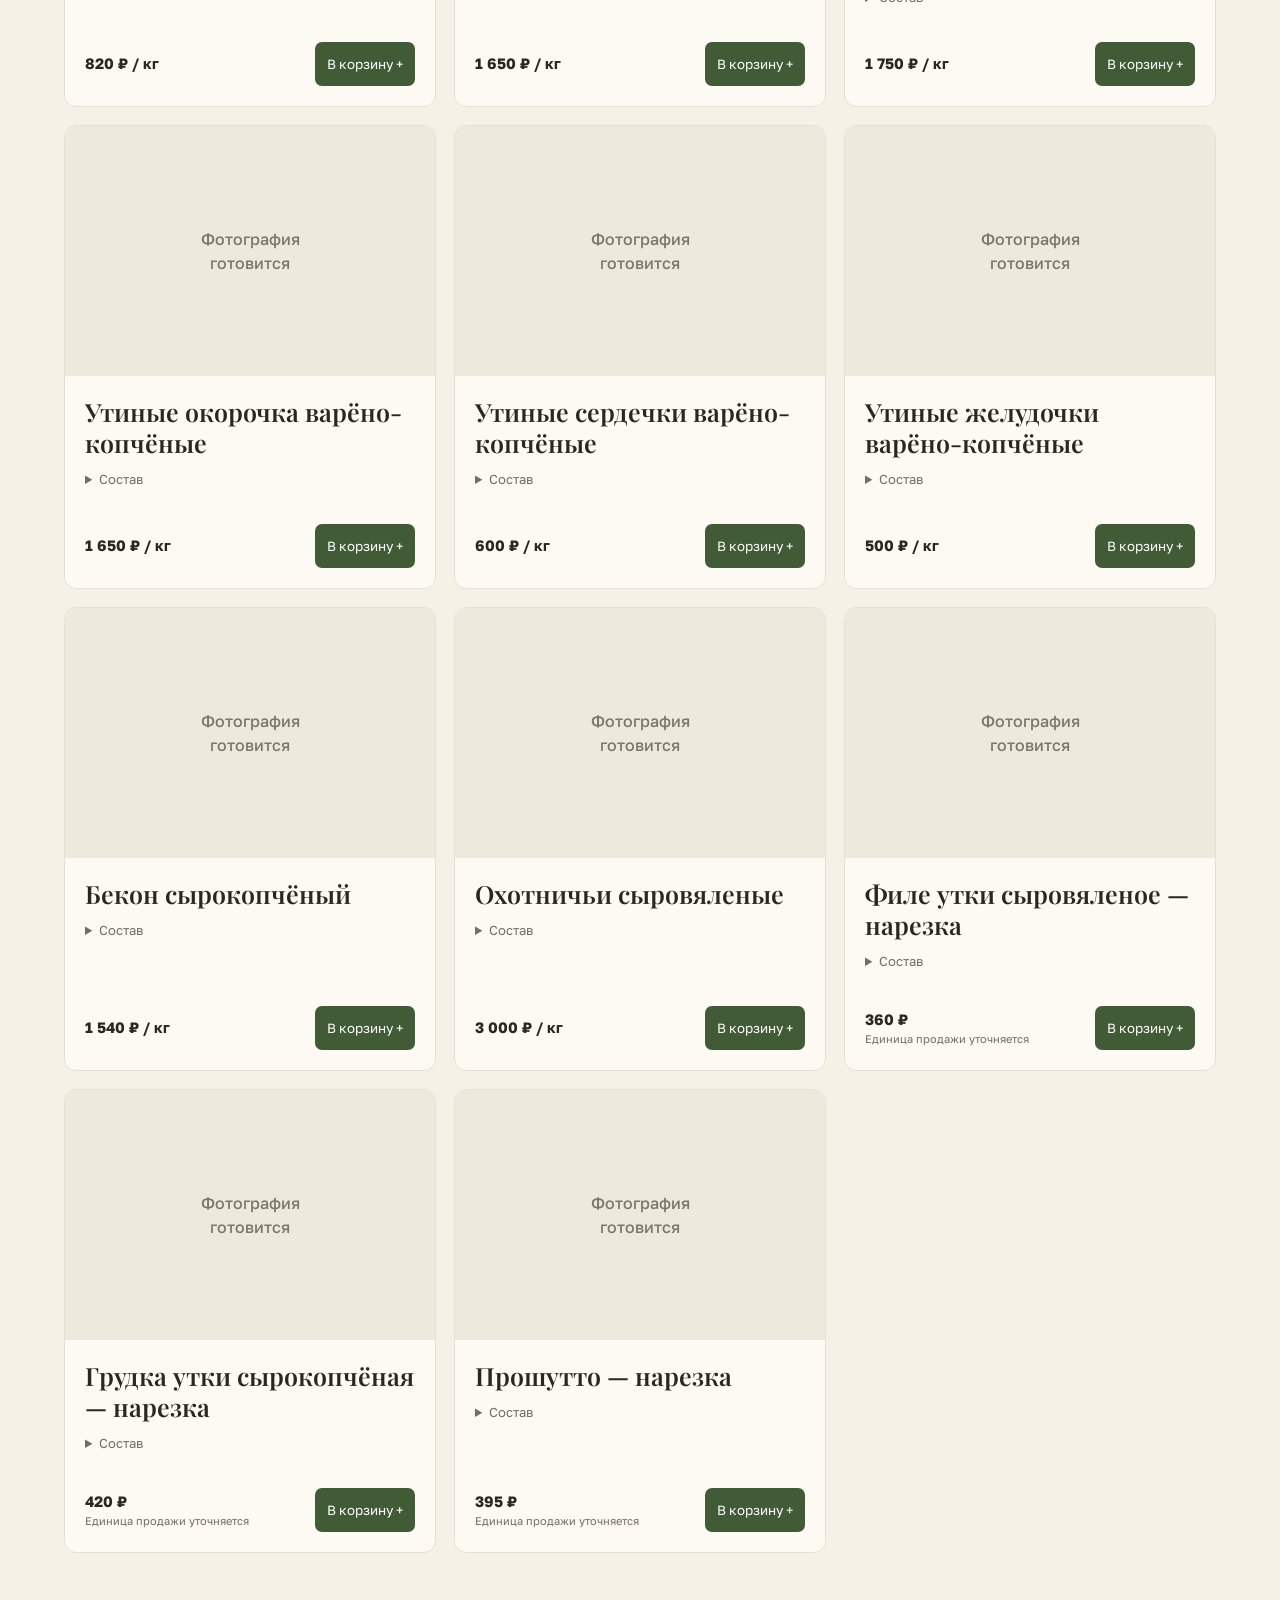
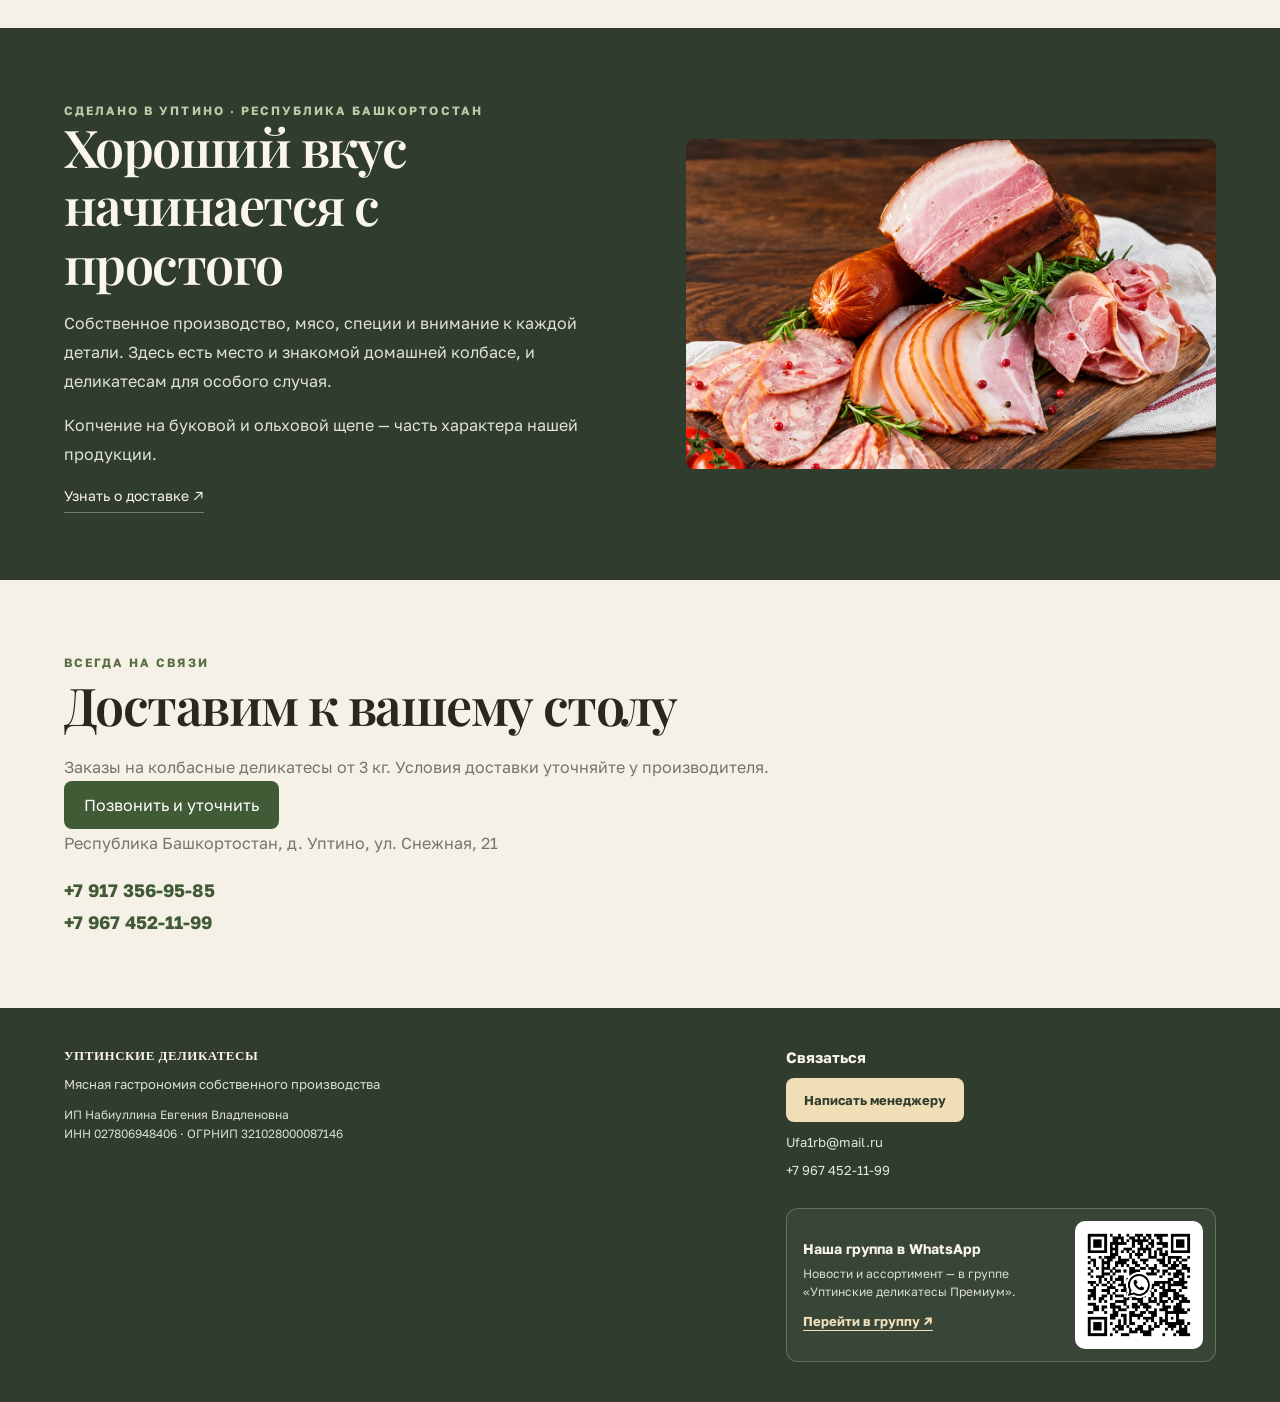
==== commit d7482e90: "Update catalog from November retail price list" ====
--- a/index.html
+++ b/index.html
@@ -1,30 +1,31 @@
-<!doctype html><html lang="ru"><head><meta charset="utf-8"><meta name="viewport" content="width=device-width,initial-scale=1"><title>Уптинские деликатесы — мясная гастрономия</title><link rel="preconnect" href="https://fonts.googleapis.com"><link rel="preconnect" href="https://fonts.gstatic.com" crossorigin><link href="https://fonts.googleapis.com/css2?family=Playfair+Display:wght@400;500;600;700&family=Golos+Text:wght@400;500;600;700&display=swap" rel="stylesheet"><style>*{box-sizing:border-box}body{margin:0;background:#f6f1e7;color:#292820;font-family:Arial,sans-serif}header{position:sticky;top:0;z-index:3;background:#f6f1eefa;display:flex;align-items:center;justify-content:space-between;padding:19px 5%;border-bottom:1px solid #e2dbcb}a{color:inherit;text-decoration:none}nav{display:flex;gap:28px;font-size:14px}.brand{font-family:Georgia;font-weight:bold;letter-spacing:.04em}.brand small{display:block;font:10px Arial;letter-spacing:0;color:#79786a;margin-top:4px}.basket,.btn{border:0;border-radius:8px;background:#405b36;color:white;padding:14px 20px;cursor:pointer}.hero{display:grid;grid-template-columns:1fr 1fr;min-height:600px}.intro{padding:90px 8% 60px 10%;align-self:center}.eyebrow{font-size:12px;letter-spacing:.17em;color:#596f43;font-weight:bold;text-transform:uppercase}h1,h2,h3{font-family:Georgia;font-weight:400}h1{font-size:clamp(48px,5.2vw,76px);line-height:1.04;letter-spacing:-.04em;margin:22px 0}.lead{line-height:1.7;color:#67665b;max-width:480px}.heroimg{background:linear-gradient(90deg,#f6f1e7 0%,transparent 20%),url('hero-v2.webp') center/cover}.actions{display:flex;gap:22px;align-items:center;margin:34px 0}.line{font-size:14px;border-bottom:1px solid #777;padding:8px 0}.features{display:flex;gap:8px;flex-wrap:wrap}.features span,.chip{border:1px solid #ddd5c5;background:#fbf8f0;padding:10px 15px;border-radius:30px;font-size:12px}section{padding:75px 5%}.heading{display:flex;justify-content:space-between;align-items:end}h2{font-size:52px;letter-spacing:-.03em;margin:0 0 10px}.sub{color:#77756b;line-height:1.5}.chips{display:flex;gap:8px;flex-wrap:wrap;margin:30px 0}.chip{cursor:pointer}.chip.active{background:#405b36;color:#fff;border-color:#405b36}.grid{display:grid;grid-template-columns:repeat(3,1fr);gap:18px}.card{background:#fdfaf3;border:1px solid #e7e0d3;border-radius:12px;overflow:hidden}.card img{width:100%;height:250px;object-fit:cover;transition:transform .5s}.pic{overflow:hidden}.card:hover img{transform:scale(1.04)}.content{padding:20px}.content h3{font-size:25px;margin:0 0 8px}.content p{font-size:13px;color:#777;min-height:36px;line-height:1.5}.row{display:flex;justify-content:space-between;align-items:center;font-size:13px}.row button{background:#405b36;border:0;color:white;border-radius:7px;padding:12px;cursor:pointer}.story{background:#303c2d;color:#faf6ed;display:grid;grid-template-columns:1fr 1fr;gap:8%;align-items:center}.story h2{font-size:52px}.story p{line-height:1.8;color:#e0e2d7}.story img{width:100%;height:330px;object-fit:cover;border-radius:8px}footer{padding:40px 5%;display:flex;justify-content:space-between;color:#737366;font-size:13px}dialog{border:0;border-radius:14px;padding:30px;max-width:430px;width:90%;box-shadow:0 20px 100px #0005}dialog::backdrop{background:#1c211bb0}dialog h2{font-size:36px}dialog button{cursor:pointer}.close{float:right;border:0;background:none;font-size:22px}@media(max-width:700px){nav{display:none}.hero{grid-template-columns:1fr}.intro{padding:55px 6%}.heroimg{height:300px;background:linear-gradient(180deg,#f6f1e7,transparent 25%),url('hero-v2.webp') center/cover}.grid{grid-template-columns:repeat(2,1fr)}.card img{height:150px}.content{padding:14px}.content h3{font-size:20px}.story{grid-template-columns:1fr}.heading{display:block}h2{font-size:40px}footer{display:block;line-height:2}}body{font-family:"Golos Text",Arial,sans-serif}h1,h2,h3{font-family:"Playfair Display",Georgia,serif;font-weight:600}button{font-family:inherit}header{gap:24px;padding-top:10px;padding-bottom:10px}.brand-link{display:flex;align-items:center;gap:14px;min-width:0}.brand-logo{width:78px;height:78px;object-fit:contain;flex:none}.brand-name{display:block;font-family:"Playfair Display",Georgia,serif;font-size:clamp(23px,2.1vw,31px);font-weight:700;letter-spacing:.015em;line-height:1}.brand-tag{display:block;font:500 11px "Golos Text",Arial,sans-serif;color:#77776a;margin-top:7px;letter-spacing:0}.brand-link:focus-visible{outline:2px solid #405b36;outline-offset:4px}@media(max-width:700px){header{gap:8px;padding:9px 4%}.brand-link{gap:8px}.brand-logo{width:54px;height:54px}.brand-name{font-size:clamp(17px,4.3vw,23px)}.brand-tag{font-size:9px;line-height:1.2;margin-top:3px}.basket{padding:12px 9px;font-size:12px;white-space:nowrap}} .contact-block{display:flex;align-items:center;gap:28px;margin-top:24px;flex-wrap:wrap}.contact-phones{display:flex;flex-direction:column;gap:10px}.contact-phones a{font-size:18px;font-weight:700;color:#405b36}.qr-card{display:flex;align-items:center;gap:14px;background:#fdfaf3;border:1px solid #e7e0d3;border-radius:12px;padding:12px 16px}.qr-card img{width:104px;height:104px;object-fit:contain;image-rendering:pixelated}.qr-card span{font-size:13px;line-height:1.5;color:#666;max-width:160px}
-/* Responsive refinements */
-html{scroll-padding-top:120px}body{overflow-x:hidden}button,a{-webkit-tap-highlight-color:transparent}button{touch-action:manipulation}.brand-logo{width:100px;height:100px}.brand-name{font-size:clamp(22px,2vw,31px)}.brand-link{flex:0 1 auto}.brand-link>span{min-width:0}header nav{flex-shrink:0;gap:clamp(12px,2vw,28px)}.basket{white-space:nowrap;flex-shrink:0}.grid{grid-template-columns:repeat(3,minmax(0,1fr))}.card{min-width:0;display:flex;flex-direction:column}.content{display:flex;flex-direction:column;flex:1;min-width:0}.content h3{line-height:1.24;overflow-wrap:anywhere}.content p{flex:1}.row{gap:12px;margin-top:auto}.row span{min-width:0}.row button{flex-shrink:0;min-height:44px;white-space:nowrap}.chips .chip{min-height:44px}.actions .btn,.basket{display:inline-flex;align-items:center;justify-content:center;min-height:44px}.story h2{line-height:1.12}.story>*{min-width:0}.contact-phones a{overflow-wrap:anywhere}dialog{max-height:min(80vh,700px);overflow:auto}dialog .btn{display:inline-flex}.close{min-width:44px;min-height:44px}
-@media(max-width:1100px){header{gap:12px;padding-inline:3%}.brand-logo{width:88px;height:88px}.brand-name{font-size:clamp(20px,2.35vw,26px)}header nav{font-size:13px;gap:13px}.brand-tag{font-size:10px}}
-@media(max-width:850px){header nav{display:none}.brand-logo{width:86px;height:86px}.hero{min-height:0}.intro{padding:65px 7%}.hero h1{font-size:clamp(42px,6vw,60px)}.grid{grid-template-columns:repeat(2,minmax(0,1fr))}.story{gap:5%}}
-@media(max-width:700px){html{scroll-padding-top:100px}header{padding:8px 4%;gap:8px}.brand-link{gap:8px}.brand-logo{width:72px;height:72px}.brand-name{font-size:clamp(18px,4.5vw,23px);line-height:1.08;letter-spacing:0}.brand-tag{font-size:10px;line-height:1.25;margin-top:4px}.basket{min-height:44px;padding:10px 12px;font-size:13px}.hero{display:flex;flex-direction:column}.intro{padding:48px 5% 38px}.hero h1{font-size:clamp(39px,9.3vw,60px);line-height:1.1;letter-spacing:-.025em}.heroimg{height:clamp(240px,72vw,420px)}section{padding:55px 5%}.heading h2{font-size:clamp(36px,9vw,46px)}.chips{gap:8px}.grid{gap:12px}.card img{height:auto;aspect-ratio:1.25;object-fit:cover}.content{padding:14px 12px}.content h3{font-size:clamp(18px,4.4vw,23px)}.content p{font-size:13px;min-height:0;margin:0 0 16px}.row{display:flex;flex-direction:column;align-items:stretch;gap:9px}.row span{font-size:13px;line-height:1.3}.row button{width:100%;font-size:14px}.story{grid-template-columns:1fr;gap:28px}.story h2{font-size:clamp(36px,9vw,46px)}.story img{height:250px}.contact-phones a{font-size:17px}footer{line-height:1.6}footer>div+div{margin-top:12px}}
-@media(max-width:360px){.brand-logo{width:62px;height:62px}.brand-tag{font-size:9px}.brand-name{font-size:17px}.basket{font-size:12px;padding-inline:9px}.grid{gap:8px}.content{padding:12px 10px}.content h3{font-size:18px}.actions{align-items:flex-start;flex-wrap:wrap}.features span{font-size:11px}.row button{font-size:13px;padding:10px 4px}}
-@media(min-width:1500px){section{padding-inline:max(5%,calc((100% - 1500px)/2))}.grid{grid-template-columns:repeat(4,minmax(0,1fr))}}
-@media(max-width:360px){.grid{grid-template-columns:minmax(0,1fr)}.card img{aspect-ratio:1.6}.content h3{font-size:22px}}@media(min-width:701px) and (max-width:850px){.heading h2{font-size:44px}.heading{gap:20px}.heading>div{flex:1}.heading .sub{max-width:43%}}
-.brand-logo{width:138px;height:138px}.brand-name{font-size:clamp(23px,2vw,32px)}header{padding-top:6px;padding-bottom:6px}html{scroll-padding-top:158px}dialog{max-width:650px;width:94%;padding:clamp(18px,4vw,30px)}dialog h2{margin-bottom:20px}.cart-line{display:grid;grid-template-columns:76px minmax(0,1fr) auto;align-items:center;gap:14px;padding:14px 0;border-bottom:1px solid #e5ded1}.cart-line img{width:76px;height:70px;object-fit:cover;border-radius:8px}.cart-name{font:600 19px "Playfair Display",Georgia,serif;line-height:1.2}.cart-price{font-size:12px;color:#716d60;margin-top:6px;line-height:1.4}.cart-controls{display:flex;align-items:center;gap:6px}.cart-controls button{min-width:36px;min-height:40px;border:1px solid #ded6c7;border-radius:7px;background:#fffaf1;font-size:18px;cursor:pointer}.cart-controls .remove{font-size:13px;color:#873e35}.cart-qty{min-width:18px;text-align:center}.checkout{margin-top:22px}.checkout h3{font-size:27px;margin:0 0 10px}.checkout-note{font-size:13px;color:#706c62;line-height:1.5}.checkout label{display:block;font-size:13px;font-weight:600;margin:14px 0}.checkout label small{font-weight:400;color:#706c62}.checkout input{display:block;width:100%;height:45px;border:1px solid #d8d1c3;border-radius:7px;background:white;padding:10px 12px;margin-top:6px;font:inherit}.checkout-disabled{opacity:.55;cursor:not-allowed}.price-details{line-height:1.45;font-size:13px}.price-details strong{display:block;color:#292820;font-size:15px}.price-details small{display:block;color:#706c62;font-size:11px}.decor{position:fixed;top:15%;z-index:2;width:clamp(54px,7vw,100px);pointer-events:none;transform-origin:top center;animation:sway 4.2s ease-in-out infinite alternate}.decor.left{left:0}.decor.right{right:0;animation-delay:-2s;transform:scaleX(-1)}.decor img{display:block;width:100%;height:auto}.decor.right img{transform:scaleX(-1)}.decor-toggle{position:fixed;right:12px;bottom:12px;z-index:4;background:#fffaf1;color:#405b36;border:1px solid #c6bda9;border-radius:25px;padding:9px 14px;font:600 12px "Golos Text",Arial,sans-serif;cursor:pointer;box-shadow:0 2px 9px #27221a22}.decor[hidden]{display:none}@keyframes sway{from{rotate:-5deg}to{rotate:5deg}}@media(prefers-reduced-motion:reduce){.decor{animation:none}.card img{transition:none}}@media(max-width:850px){.brand-logo{width:110px;height:110px}html{scroll-padding-top:130px}.decor{width:52px;top:19%}}@media(max-width:700px){.brand-logo{width:90px;height:90px}html{scroll-padding-top:110px}.decor{width:35px;top:25%}.decor-toggle{font-size:11px;padding:8px 12px}.cart-line{grid-template-columns:64px minmax(0,1fr);gap:10px}.cart-line img{width:64px;height:64px}.cart-controls{grid-column:2}.cart-name{font-size:17px}.price-details strong{font-size:14px}}@media(max-width:360px){.brand-logo{width:76px;height:76px}.brand-name{font-size:16px}.basket{padding-inline:8px}}
-
-/* Larger identity and redesigned mobile hanging ornaments */
-.brand-logo{width:166px;height:166px}html{scroll-padding-top:185px}
-@media(max-width:1100px){.brand-logo{width:142px;height:142px}}
-@media(max-width:850px){.brand-logo{width:130px;height:130px}html{scroll-padding-top:150px}}
-@media(max-width:700px){.brand-logo{width:108px;height:108px}.brand-link{gap:5px}.brand-name{font-size:clamp(17px,4.3vw,23px)}.brand-tag{font-size:9px}.basket{font-size:12px;padding:9px}.decor{top:112px;width:49px;height:160px;overflow:hidden;animation-duration:3.4s;opacity:.96}.decor img{position:absolute;width:156px;max-width:none;left:50%;top:-2px;transform:translateX(-50%)}.decor.right img{transform:translateX(-50%) scaleX(-1)}html{scroll-padding-top:128px}}
-@media(max-width:360px){.brand-logo{width:92px;height:92px}.brand-name{font-size:16px}.brand-tag{font-size:8px}.decor{top:96px;width:40px;height:145px}.decor img{width:135px}}
-@media(max-width:700px){.decor{position:absolute}.intro{padding-left:52px;padding-right:52px}.hero h1{font-size:clamp(36px,9vw,54px)}}@media(max-width:360px){.intro{padding-left:44px;padding-right:44px}.hero h1{font-size:36px}}@media(max-width:700px){.decor.left{left:-14px}.decor.right{right:-14px}.actions{flex-wrap:wrap;gap:14px}.actions .btn{min-width:0;width:100%;text-align:center}}@media(max-width:700px){.intro{padding-left:5%;padding-right:5%}}.checkout-consultation{margin-top:22px;padding-top:16px;border-top:1px solid #e5ded1}.checkout-consultation p{margin:0 0 10px;font-size:14px;line-height:1.5;color:#5f5e54}.consultation-call{display:inline-flex;align-items:center;justify-content:center;min-height:46px;padding:12px 16px;border-radius:8px;background:#405b36;color:#fff;font-size:14px;font-weight:700;text-align:center}.consultation-call:focus-visible{outline:2px solid #405b36;outline-offset:3px}@media(max-width:700px){.consultation-call{width:100%}}.phone-entry{display:flex;gap:8px;align-items:stretch;margin-top:6px}.checkout .phone-entry input{margin:0;min-width:0;flex:1}.phone-prefix{display:flex;align-items:center;justify-content:center;min-width:54px;min-height:45px;padding:0 10px;border:1px solid #d8d1c3;border-radius:7px;background:#f6f1e7;font:600 15px "Golos Text",Arial,sans-serif;color:#292820}.phone-help{display:block;color:#706c62;font-size:12px;margin-top:6px}.site-footer{display:flex;justify-content:space-between;gap:36px;align-items:flex-start;background:#303c2d;color:#f8f4ea}.footer-brand p{line-height:1.6;color:#d9ded2;margin:10px 0}.footer-legal{font-size:12px}.footer-contact{display:flex;flex-direction:column;gap:12px;align-items:flex-start}.footer-contact strong{font-size:15px}.footer-contact a:not(.manager-button){color:#e2e7dc}.manager-button{display:inline-flex;align-items:center;justify-content:center;background:#f0dfb6;color:#303c2d;padding:13px 18px;border-radius:8px;font-weight:700;min-height:44px}.manager-button:focus-visible{outline:2px solid white;outline-offset:3px}@media(max-width:700px){.site-footer{display:flex;flex-direction:column;gap:22px}.footer-contact{align-items:stretch}.manager-button{width:100%}}.whatsapp-group{display:flex;align-items:center;gap:20px;margin-top:18px;padding:16px;border:1px solid #a5b49d66;border-radius:12px;background:#ffffff0c;max-width:430px}.whatsapp-group strong{display:block;font-size:14px;color:#f8f4ea}.whatsapp-group p{font-size:12px;line-height:1.5;color:#d9ded2;margin:8px 0 12px}.group-link{color:#f2e1ba!important;font-size:13px;font-weight:700;text-decoration:underline;text-underline-offset:4px}.group-qr{flex:none;display:block;width:120px;height:120px;border-radius:6px;background-color:white;background-image:url("whatsapp-group-qr.jpeg");background-repeat:no-repeat;background-size:204.55% auto;background-position:50% 50.4%;box-shadow:0 0 0 4px white}.group-qr:focus-visible,.group-link:focus-visible{outline:2px solid #f2e1ba;outline-offset:5px}@media(max-width:360px){.whatsapp-group{gap:12px;padding:12px}.group-qr{width:100px;height:100px}}</style></head><body><header><a class="brand-link" href="#" aria-label="Уптинские деликатесы — на главную"><img class="brand-logo" src="logo-soft.webp" alt=""><span><span class="brand-name">Уптинские деликатесы</span><span class="brand-tag">Мясная гастрономия собственного производства</span></span></a><nav><a href="#catalog">Каталог</a><a href="#story">О производстве</a><a href="#delivery">Доставка</a></nav><button class="basket" onclick="showCart()">Корзина · <b id="count">0</b></button></header><main><div class="hero"><div class="intro"><div class="eyebrow">От нашей коптильни — к вашему столу</div><h1>Вкус, который хочется разделить</h1><p class="lead">Колбасы, копчёности и мясные деликатесы собственного производства. Для семейного завтрака, большого застолья и особенных встреч.</p><div class="actions"><a class="btn" href="#catalog">Выбрать деликатесы</a><a class="line" href="#story">Наша история ↗</a></div><div class="features"><span>Собственное производство</span><span>Мясо и специи</span><span>Копчение на щепе</span></div></div><div class="heroimg" role="img" aria-label="Мясные деликатесы на доске"></div></div><section id="catalog"><div class="heading"><div><div class="eyebrow">Вкус начинается здесь</div><h2>Мясные яства</h2></div><p class="sub">Оптовые цены за 1 кг. Фасовка и точный вес согласовываются отдельно.</p></div><div class="chips" id="filters"></div><div class="grid" id="products"></div></section><section class="story" id="story"><div><div class="eyebrow" style="color:#bdc9a7">Сделано в Уптино · Республика Башкортостан</div><h2>Хороший вкус начинается с простого</h2><p>Собственное производство, мясо, специи и внимание к каждой детали. Здесь есть место и знакомой домашней колбасе, и деликатесам для особого случая.</p><p>Копчение на буковой и ольховой щепе — часть характера нашей продукции.</p><a class="line" href="#delivery">Узнать о доставке ↗</a></div><img src="hero-v2.webp" alt="Мясная нарезка и деликатесы"></section><section id="delivery"><div class="eyebrow">Всегда на связи</div><h2>Доставим к вашему столу</h2><p class="sub">Заказы на колбасные деликатесы от 3 кг. Условия доставки уточняйте у производителя.</p><p><a class="btn" href="tel:+79173569585">Позвонить и уточнить</a></p><p class="sub">Республика Башкортостан, д. Уптино, ул. Снежная, 21</p><div class="contact-block"><div class="contact-phones"><a href="tel:+79173569585">+7 917 356-95-85</a><a href="tel:+79674521199">+7 967 452-11-99</a></div></div></section></main><footer class="site-footer"><div class="footer-brand"><div class="brand">УПТИНСКИЕ ДЕЛИКАТЕСЫ</div><p>Мясная гастрономия собственного производства</p><p class="footer-legal">ИП Набиуллина Евгения Владленовна<br>ИНН 027806948406 · ОГРНИП 321028000087146</p></div><div class="footer-contact"><strong>Связаться</strong><a class="manager-button" href="https://wa.me/79674521199?text=%D0%97%D0%B4%D1%80%D0%B0%D0%B2%D1%81%D1%82%D0%B2%D1%83%D0%B9%D1%82%D0%B5!%20%D0%A5%D0%BE%D1%87%D1%83%20%D0%BF%D1%80%D0%BE%D0%BA%D0%BE%D0%BD%D1%81%D1%83%D0%BB%D1%8C%D1%82%D0%B8%D1%80%D0%BE%D0%B2%D0%B0%D1%82%D1%8C%D1%81%D1%8F%20%D0%BF%D0%BE%20%D0%B7%D0%B0%D0%BA%D0%B0%D0%B7%D1%83." target="_blank" rel="noopener noreferrer">Написать менеджеру</a><a href="mailto:Ufa1rb@mail.ru">Ufa1rb@mail.ru</a><a href="tel:+79674521199">+7 967 452-11-99</a><div class="whatsapp-group"><div><strong>Наша группа в WhatsApp</strong><p>Новости и ассортимент — в группе «Уптинские деликатесы Премиум».</p><a class="group-link" href="https://chat.whatsapp.com/EiBiC2jIqLlDMsnqdkJlV4?s=qt&amp;p=a&amp;iam=2" target="_blank" rel="noopener noreferrer">Перейти в группу ↗</a></div><a class="group-qr" href="https://chat.whatsapp.com/EiBiC2jIqLlDMsnqdkJlV4?s=qt&amp;p=a&amp;iam=2" target="_blank" rel="noopener noreferrer" aria-label="Открыть группу WhatsApp. Также можно отсканировать QR-код"></a></div></div></footer><dialog id="cart"><button class="close" type="button" aria-label="Закрыть корзину" onclick="cart.close()">×</button><h2>Ваша корзина</h2><div id="items"></div><div class="checkout"><h3>Контактные данные</h3><p class="checkout-note">Отправка заказа пока не подключена. Данные из этой формы не отправляются.</p><label>Имя<input id="customer-name" autocomplete="name" placeholder="Как к вам обращаться"></label><label for="customer-phone">Телефон</label><div class="phone-entry"><span class="phone-prefix" aria-hidden="true">+7</span><input id="customer-phone" name="phone" autocomplete="tel-national" type="tel" inputmode="numeric" maxlength="16" placeholder="999 123-45-67" aria-describedby="phone-help"></div><small id="phone-help" class="phone-help">Введите 10 цифр номера без +7</small><label>Электронная почта <small>необязательно</small><input id="customer-email" autocomplete="email" type="email" placeholder="name@example.ru"></label><button class="btn checkout-disabled" disabled>Оформление готовится</button><p class="checkout-note">Цена и итоговая сумма будут уточнены после согласования веса и фасовки.</p><div class="checkout-consultation"><p>Нужна консультация по заказу? Позвоните нам:</p><a class="consultation-call" href="tel:+79173569585">Позвонить: +7 917 356-95-85</a></div></div></dialog><script>const data=[["Прошутто","Сыровяленые","prosciutto-v2.webp","Свинина, соль, специи"],["Салями Корсика","Сыровяленые","salami-v2.webp","Свинина, соль, специи"],["Колбаса Московская летняя","Сыровяленые","moscow-hd.webp","Говядина, шпик, свинина, соль, специи"],["Фуэт","Сыровяленые","fuet-v2.webp","Свинина, соль, перец, мускатный орех"],["Финоккьона","Сыровяленые","finocchiona-hd.webp","Свинина, фенхель, специи"],["Дедушкин гостинец","Сыровяленые","gostinets-hd.webp","Свинина, соль, специи"],["Колбаса Домашняя полукопчёная","Колбасы","domashnyaya-hd.webp","Свинина, соль, специи"],["Колбаса Домашняя плюс","Колбасы","domashnyaya_plus-hd.webp","Свинина, говядина, соль, специи"],["Колбаса Краковская полукопчёная","Колбасы","krakow-hd.webp","Свинина, шпик, соль, специи"],["Колбаса Говяжья","Колбасы","beef_sausage-hd.webp","Говядина, соль, специи"],["Чоризо","Колбасы","chorizo-hd.webp","Свинина, соль, специи"],["Мортаделла","Колбасы","mortadella-hd.webp","Свинина, фисташки, перец, соль"],["Утиная грудка копчёная","Копчёности","duck-hd.webp","Утиная грудка, соль, специи"],["Окорок Тамбовский варёно-копчёный","Копчёности","ham_tambov-hd.webp","Свинина, соль, специи"],["Грудинка варёно-копчёная","Копчёности","grudinka-v2.webp","Грудинка свиная, соль, специи"],["Рёбра свиные","Копчёности","ribs-v2.webp","Свиные рёбра со специями"],["Ветчина Домашняя","Деликатесы","vetchina-hd.webp","Свинина, соль, специи"],["Мясной хлеб","Деликатесы","meatloaf-hd.webp","Свинина, соль, специи"],["Сардельки говяжьи","Сосиски","sardelki-hd.webp","Говядина, соль, специи"],["Сосиски Ганноверские","Сосиски","hannover-hd.webp","Свинина, соль, специи"],["Сосиски Молочные","Сосиски","sausages-v2.webp","Свинина, молоко, соль, специи"],["Сосиски Венские","Сосиски","vienna-hd.webp","Свинина, соль, перец, специи"]];
-const phoneInput=document.querySelector('#customer-phone');phoneInput.addEventListener('input',()=>{let v=phoneInput.value.replace(/\D/g,'');if(v.length===11&&(v[0]==='7'||v[0]==='8'))v=v.slice(1);phoneInput.value=v.slice(0,10)});
-const prices=[[2199,2290],[1650,1740],[2028,2184],[1650,1740],[1650,1740],[1650,1740],[805,866],[980,1057],[953,1026],[2045,2202],[1650,1740],[1500,1600],[1420,1530],[990,1067],[837,902],[1032,1110],[767,826],[733,790],[1038,1118],[635,685],[687,740],[635,685]];
-let current='Все продукты',bag=[];const filters=document.querySelector('#filters'),products=document.querySelector('#products'),cart=document.querySelector('#cart');const rub=n=>new Intl.NumberFormat('ru-RU').format(n)+' ₽';
-function render(){filters.innerHTML=['Все продукты','Сыровяленые','Колбасы','Копчёности','Деликатесы','Сосиски'].map(x=>`<button class="chip ${current===x?'active':''}" onclick="filterBy('${x}')">${x}</button>`).join('');products.innerHTML=data.map((x,i)=>({x,i})).filter(({x})=>current==='Все продукты'||x[1]===current).map(({x,i})=>`<article class="card"><div class="pic"><img src="${x[2]}" alt="${x[0]}" loading="lazy"></div><div class="content"><h3>${x[0]}</h3><p>${x[3]}</p><div class="row"><span class="price-details"><strong>${rub(prices[i][1])} / кг</strong><small>до 10 кг · от 10 кг: ${rub(prices[i][0])} / кг</small></span><button onclick="add(${i})">В корзину +</button></div></div></article>`).join('')}
-function filterBy(x){current=x;render()}function add(i){let found=bag.find(x=>x.i===i);if(found)found.qty++;else bag.push({i,qty:1});updateCount()}
-function updateCount(){document.querySelector('#count').textContent=bag.reduce((a,x)=>a+x.qty,0)}
-function changeQty(i,delta){const item=bag.find(x=>x.i===i);if(!item)return;item.qty+=delta;if(item.qty<=0)bag=bag.filter(x=>x.i!==i);updateCount();drawCart()}
-function removeItem(i){bag=bag.filter(x=>x.i!==i);updateCount();drawCart()}
-function drawCart(){document.querySelector('#items').innerHTML=bag.length?bag.map(({i,qty})=>`<div class="cart-line"><img src="${data[i][2]}" alt=""><div><div class="cart-name">${data[i][0]}</div><div class="cart-price">${rub(prices[i][1])} / кг до 10 кг<br>${rub(prices[i][0])} / кг от 10 кг</div></div><div class="cart-controls"><button type="button" aria-label="Уменьшить количество ${data[i][0]}" onclick="changeQty(${i},-1)">−</button><span class="cart-qty">${qty}</span><button type="button" aria-label="Увеличить количество ${data[i][0]}" onclick="changeQty(${i},1)">+</button><button type="button" class="remove" onclick="removeItem(${i})">Удалить</button></div></div>`).join(''):'<p>Пока здесь пусто. Выберите продукты в каталоге.</p>'}function showCart(){drawCart();cart.showModal()}
-render();
-</script></body></html>
-
+<!doctype html><html lang="ru"><head><meta charset="utf-8"><meta name="viewport" content="width=device-width,initial-scale=1"><title>Уптинские деликатесы — мясная гастрономия</title><link rel="preconnect" href="https://fonts.googleapis.com"><link rel="preconnect" href="https://fonts.gstatic.com" crossorigin><link href="https://fonts.googleapis.com/css2?family=Playfair+Display:wght@400;500;600;700&family=Golos+Text:wght@400;500;600;700&display=swap" rel="stylesheet"><style>*{box-sizing:border-box}body{margin:0;background:#f6f1e7;color:#292820;font-family:Arial,sans-serif}header{position:sticky;top:0;z-index:3;background:#f6f1eefa;display:flex;align-items:center;justify-content:space-between;padding:19px 5%;border-bottom:1px solid #e2dbcb}a{color:inherit;text-decoration:none}nav{display:flex;gap:28px;font-size:14px}.brand{font-family:Georgia;font-weight:bold;letter-spacing:.04em}.brand small{display:block;font:10px Arial;letter-spacing:0;color:#79786a;margin-top:4px}.basket,.btn{border:0;border-radius:8px;background:#405b36;color:white;padding:14px 20px;cursor:pointer}.hero{display:grid;grid-template-columns:1fr 1fr;min-height:600px}.intro{padding:90px 8% 60px 10%;align-self:center}.eyebrow{font-size:12px;letter-spacing:.17em;color:#596f43;font-weight:bold;text-transform:uppercase}h1,h2,h3{font-family:Georgia;font-weight:400}h1{font-size:clamp(48px,5.2vw,76px);line-height:1.04;letter-spacing:-.04em;margin:22px 0}.lead{line-height:1.7;color:#67665b;max-width:480px}.heroimg{background:linear-gradient(90deg,#f6f1e7 0%,transparent 20%),url('hero-v2.webp') center/cover}.actions{display:flex;gap:22px;align-items:center;margin:34px 0}.line{font-size:14px;border-bottom:1px solid #777;padding:8px 0}.features{display:flex;gap:8px;flex-wrap:wrap}.features span,.chip{border:1px solid #ddd5c5;background:#fbf8f0;padding:10px 15px;border-radius:30px;font-size:12px}section{padding:75px 5%}.heading{display:flex;justify-content:space-between;align-items:end}h2{font-size:52px;letter-spacing:-.03em;margin:0 0 10px}.sub{color:#77756b;line-height:1.5}.chips{display:flex;gap:8px;flex-wrap:wrap;margin:30px 0}.chip{cursor:pointer}.chip.active{background:#405b36;color:#fff;border-color:#405b36}.grid{display:grid;grid-template-columns:repeat(3,1fr);gap:18px}.card{background:#fdfaf3;border:1px solid #e7e0d3;border-radius:12px;overflow:hidden}.card img{width:100%;height:250px;object-fit:cover;transition:transform .5s}.pic{overflow:hidden}.card:hover img{transform:scale(1.04)}.content{padding:20px}.content h3{font-size:25px;margin:0 0 8px}.content p{font-size:13px;color:#777;min-height:36px;line-height:1.5}.row{display:flex;justify-content:space-between;align-items:center;font-size:13px}.row button{background:#405b36;border:0;color:white;border-radius:7px;padding:12px;cursor:pointer}.story{background:#303c2d;color:#faf6ed;display:grid;grid-template-columns:1fr 1fr;gap:8%;align-items:center}.story h2{font-size:52px}.story p{line-height:1.8;color:#e0e2d7}.story img{width:100%;height:330px;object-fit:cover;border-radius:8px}footer{padding:40px 5%;display:flex;justify-content:space-between;color:#737366;font-size:13px}dialog{border:0;border-radius:14px;padding:30px;max-width:430px;width:90%;box-shadow:0 20px 100px #0005}dialog::backdrop{background:#1c211bb0}dialog h2{font-size:36px}dialog button{cursor:pointer}.close{float:right;border:0;background:none;font-size:22px}@media(max-width:700px){nav{display:none}.hero{grid-template-columns:1fr}.intro{padding:55px 6%}.heroimg{height:300px;background:linear-gradient(180deg,#f6f1e7,transparent 25%),url('hero-v2.webp') center/cover}.grid{grid-template-columns:repeat(2,1fr)}.card img{height:150px}.content{padding:14px}.content h3{font-size:20px}.story{grid-template-columns:1fr}.heading{display:block}h2{font-size:40px}footer{display:block;line-height:2}}body{font-family:"Golos Text",Arial,sans-serif}h1,h2,h3{font-family:"Playfair Display",Georgia,serif;font-weight:600}button{font-family:inherit}header{gap:24px;padding-top:10px;padding-bottom:10px}.brand-link{display:flex;align-items:center;gap:14px;min-width:0}.brand-logo{width:78px;height:78px;object-fit:contain;flex:none}.brand-name{display:block;font-family:"Playfair Display",Georgia,serif;font-size:clamp(23px,2.1vw,31px);font-weight:700;letter-spacing:.015em;line-height:1}.brand-tag{display:block;font:500 11px "Golos Text",Arial,sans-serif;color:#77776a;margin-top:7px;letter-spacing:0}.brand-link:focus-visible{outline:2px solid #405b36;outline-offset:4px}@media(max-width:700px){header{gap:8px;padding:9px 4%}.brand-link{gap:8px}.brand-logo{width:54px;height:54px}.brand-name{font-size:clamp(17px,4.3vw,23px)}.brand-tag{font-size:9px;line-height:1.2;margin-top:3px}.basket{padding:12px 9px;font-size:12px;white-space:nowrap}} .contact-block{display:flex;align-items:center;gap:28px;margin-top:24px;flex-wrap:wrap}.contact-phones{display:flex;flex-direction:column;gap:10px}.contact-phones a{font-size:18px;font-weight:700;color:#405b36}.qr-card{display:flex;align-items:center;gap:14px;background:#fdfaf3;border:1px solid #e7e0d3;border-radius:12px;padding:12px 16px}.qr-card img{width:104px;height:104px;object-fit:contain;image-rendering:pixelated}.qr-card span{font-size:13px;line-height:1.5;color:#666;max-width:160px}
+/* Responsive refinements */
+html{scroll-padding-top:120px}body{overflow-x:hidden}button,a{-webkit-tap-highlight-color:transparent}button{touch-action:manipulation}.brand-logo{width:100px;height:100px}.brand-name{font-size:clamp(22px,2vw,31px)}.brand-link{flex:0 1 auto}.brand-link>span{min-width:0}header nav{flex-shrink:0;gap:clamp(12px,2vw,28px)}.basket{white-space:nowrap;flex-shrink:0}.grid{grid-template-columns:repeat(3,minmax(0,1fr))}.card{min-width:0;display:flex;flex-direction:column}.content{display:flex;flex-direction:column;flex:1;min-width:0}.content h3{line-height:1.24;overflow-wrap:anywhere}.content p{flex:1}.row{gap:12px;margin-top:auto}.row span{min-width:0}.row button{flex-shrink:0;min-height:44px;white-space:nowrap}.chips .chip{min-height:44px}.actions .btn,.basket{display:inline-flex;align-items:center;justify-content:center;min-height:44px}.story h2{line-height:1.12}.story>*{min-width:0}.contact-phones a{overflow-wrap:anywhere}dialog{max-height:min(80vh,700px);overflow:auto}dialog .btn{display:inline-flex}.close{min-width:44px;min-height:44px}
+@media(max-width:1100px){header{gap:12px;padding-inline:3%}.brand-logo{width:88px;height:88px}.brand-name{font-size:clamp(20px,2.35vw,26px)}header nav{font-size:13px;gap:13px}.brand-tag{font-size:10px}}
+@media(max-width:850px){header nav{display:none}.brand-logo{width:86px;height:86px}.hero{min-height:0}.intro{padding:65px 7%}.hero h1{font-size:clamp(42px,6vw,60px)}.grid{grid-template-columns:repeat(2,minmax(0,1fr))}.story{gap:5%}}
+@media(max-width:700px){html{scroll-padding-top:100px}header{padding:8px 4%;gap:8px}.brand-link{gap:8px}.brand-logo{width:72px;height:72px}.brand-name{font-size:clamp(18px,4.5vw,23px);line-height:1.08;letter-spacing:0}.brand-tag{font-size:10px;line-height:1.25;margin-top:4px}.basket{min-height:44px;padding:10px 12px;font-size:13px}.hero{display:flex;flex-direction:column}.intro{padding:48px 5% 38px}.hero h1{font-size:clamp(39px,9.3vw,60px);line-height:1.1;letter-spacing:-.025em}.heroimg{height:clamp(240px,72vw,420px)}section{padding:55px 5%}.heading h2{font-size:clamp(36px,9vw,46px)}.chips{gap:8px}.grid{gap:12px}.card img{height:auto;aspect-ratio:1.25;object-fit:cover}.content{padding:14px 12px}.content h3{font-size:clamp(18px,4.4vw,23px)}.content p{font-size:13px;min-height:0;margin:0 0 16px}.row{display:flex;flex-direction:column;align-items:stretch;gap:9px}.row span{font-size:13px;line-height:1.3}.row button{width:100%;font-size:14px}.story{grid-template-columns:1fr;gap:28px}.story h2{font-size:clamp(36px,9vw,46px)}.story img{height:250px}.contact-phones a{font-size:17px}footer{line-height:1.6}footer>div+div{margin-top:12px}}
+@media(max-width:360px){.brand-logo{width:62px;height:62px}.brand-tag{font-size:9px}.brand-name{font-size:17px}.basket{font-size:12px;padding-inline:9px}.grid{gap:8px}.content{padding:12px 10px}.content h3{font-size:18px}.actions{align-items:flex-start;flex-wrap:wrap}.features span{font-size:11px}.row button{font-size:13px;padding:10px 4px}}
+@media(min-width:1500px){section{padding-inline:max(5%,calc((100% - 1500px)/2))}.grid{grid-template-columns:repeat(4,minmax(0,1fr))}}
+@media(max-width:360px){.grid{grid-template-columns:minmax(0,1fr)}.card img{aspect-ratio:1.6}.content h3{font-size:22px}}@media(min-width:701px) and (max-width:850px){.heading h2{font-size:44px}.heading{gap:20px}.heading>div{flex:1}.heading .sub{max-width:43%}}
+.brand-logo{width:138px;height:138px}.brand-name{font-size:clamp(23px,2vw,32px)}header{padding-top:6px;padding-bottom:6px}html{scroll-padding-top:158px}dialog{max-width:650px;width:94%;padding:clamp(18px,4vw,30px)}dialog h2{margin-bottom:20px}.cart-line{display:grid;grid-template-columns:76px minmax(0,1fr) auto;align-items:center;gap:14px;padding:14px 0;border-bottom:1px solid #e5ded1}.cart-line img{width:76px;height:70px;object-fit:cover;border-radius:8px}.cart-name{font:600 19px "Playfair Display",Georgia,serif;line-height:1.2}.cart-price{font-size:12px;color:#716d60;margin-top:6px;line-height:1.4}.cart-controls{display:flex;align-items:center;gap:6px}.cart-controls button{min-width:36px;min-height:40px;border:1px solid #ded6c7;border-radius:7px;background:#fffaf1;font-size:18px;cursor:pointer}.cart-controls .remove{font-size:13px;color:#873e35}.cart-qty{min-width:18px;text-align:center}.checkout{margin-top:22px}.checkout h3{font-size:27px;margin:0 0 10px}.checkout-note{font-size:13px;color:#706c62;line-height:1.5}.checkout label{display:block;font-size:13px;font-weight:600;margin:14px 0}.checkout label small{font-weight:400;color:#706c62}.checkout input{display:block;width:100%;height:45px;border:1px solid #d8d1c3;border-radius:7px;background:white;padding:10px 12px;margin-top:6px;font:inherit}.checkout-disabled{opacity:.55;cursor:not-allowed}.price-details{line-height:1.45;font-size:13px}.price-details strong{display:block;color:#292820;font-size:15px}.price-details small{display:block;color:#706c62;font-size:11px}.decor{position:fixed;top:15%;z-index:2;width:clamp(54px,7vw,100px);pointer-events:none;transform-origin:top center;animation:sway 4.2s ease-in-out infinite alternate}.decor.left{left:0}.decor.right{right:0;animation-delay:-2s;transform:scaleX(-1)}.decor img{display:block;width:100%;height:auto}.decor.right img{transform:scaleX(-1)}.decor-toggle{position:fixed;right:12px;bottom:12px;z-index:4;background:#fffaf1;color:#405b36;border:1px solid #c6bda9;border-radius:25px;padding:9px 14px;font:600 12px "Golos Text",Arial,sans-serif;cursor:pointer;box-shadow:0 2px 9px #27221a22}.decor[hidden]{display:none}@keyframes sway{from{rotate:-5deg}to{rotate:5deg}}@media(prefers-reduced-motion:reduce){.decor{animation:none}.card img{transition:none}}@media(max-width:850px){.brand-logo{width:110px;height:110px}html{scroll-padding-top:130px}.decor{width:52px;top:19%}}@media(max-width:700px){.brand-logo{width:90px;height:90px}html{scroll-padding-top:110px}.decor{width:35px;top:25%}.decor-toggle{font-size:11px;padding:8px 12px}.cart-line{grid-template-columns:64px minmax(0,1fr);gap:10px}.cart-line img{width:64px;height:64px}.cart-controls{grid-column:2}.cart-name{font-size:17px}.price-details strong{font-size:14px}}@media(max-width:360px){.brand-logo{width:76px;height:76px}.brand-name{font-size:16px}.basket{padding-inline:8px}}
+
+/* Larger identity and redesigned mobile hanging ornaments */
+.brand-logo{width:166px;height:166px}html{scroll-padding-top:185px}
+@media(max-width:1100px){.brand-logo{width:142px;height:142px}}
+@media(max-width:850px){.brand-logo{width:130px;height:130px}html{scroll-padding-top:150px}}
+@media(max-width:700px){.brand-logo{width:108px;height:108px}.brand-link{gap:5px}.brand-name{font-size:clamp(17px,4.3vw,23px)}.brand-tag{font-size:9px}.basket{font-size:12px;padding:9px}.decor{top:112px;width:49px;height:160px;overflow:hidden;animation-duration:3.4s;opacity:.96}.decor img{position:absolute;width:156px;max-width:none;left:50%;top:-2px;transform:translateX(-50%)}.decor.right img{transform:translateX(-50%) scaleX(-1)}html{scroll-padding-top:128px}}
+@media(max-width:360px){.brand-logo{width:92px;height:92px}.brand-name{font-size:16px}.brand-tag{font-size:8px}.decor{top:96px;width:40px;height:145px}.decor img{width:135px}}
+@media(max-width:700px){.decor{position:absolute}.intro{padding-left:52px;padding-right:52px}.hero h1{font-size:clamp(36px,9vw,54px)}}@media(max-width:360px){.intro{padding-left:44px;padding-right:44px}.hero h1{font-size:36px}}@media(max-width:700px){.decor.left{left:-14px}.decor.right{right:-14px}.actions{flex-wrap:wrap;gap:14px}.actions .btn{min-width:0;width:100%;text-align:center}}@media(max-width:700px){.intro{padding-left:5%;padding-right:5%}}.checkout-consultation{margin-top:22px;padding-top:16px;border-top:1px solid #e5ded1}.checkout-consultation p{margin:0 0 10px;font-size:14px;line-height:1.5;color:#5f5e54}.consultation-call{display:inline-flex;align-items:center;justify-content:center;min-height:46px;padding:12px 16px;border-radius:8px;background:#405b36;color:#fff;font-size:14px;font-weight:700;text-align:center}.consultation-call:focus-visible{outline:2px solid #405b36;outline-offset:3px}@media(max-width:700px){.consultation-call{width:100%}}.phone-entry{display:flex;gap:8px;align-items:stretch;margin-top:6px}.checkout .phone-entry input{margin:0;min-width:0;flex:1}.phone-prefix{display:flex;align-items:center;justify-content:center;min-width:54px;min-height:45px;padding:0 10px;border:1px solid #d8d1c3;border-radius:7px;background:#f6f1e7;font:600 15px "Golos Text",Arial,sans-serif;color:#292820}.phone-help{display:block;color:#706c62;font-size:12px;margin-top:6px}.site-footer{display:flex;justify-content:space-between;gap:36px;align-items:flex-start;background:#303c2d;color:#f8f4ea}.footer-brand p{line-height:1.6;color:#d9ded2;margin:10px 0}.footer-legal{font-size:12px}.footer-contact{display:flex;flex-direction:column;gap:12px;align-items:flex-start}.footer-contact strong{font-size:15px}.footer-contact a:not(.manager-button){color:#e2e7dc}.manager-button{display:inline-flex;align-items:center;justify-content:center;background:#f0dfb6;color:#303c2d;padding:13px 18px;border-radius:8px;font-weight:700;min-height:44px}.manager-button:focus-visible{outline:2px solid white;outline-offset:3px}@media(max-width:700px){.site-footer{display:flex;flex-direction:column;gap:22px}.footer-contact{align-items:stretch}.manager-button{width:100%}}.whatsapp-group{display:flex;align-items:center;gap:20px;margin-top:18px;padding:16px;border:1px solid #a5b49d66;border-radius:12px;background:#ffffff0c;max-width:430px}.whatsapp-group strong{display:block;font-size:14px;color:#f8f4ea}.whatsapp-group p{font-size:12px;line-height:1.5;color:#d9ded2;margin:8px 0 12px}.group-link{color:#f2e1ba!important;font-size:13px;font-weight:700;text-decoration:underline;text-underline-offset:4px}.group-qr{flex:none;display:block;width:120px;height:120px;border-radius:6px;background-color:white;background-image:url("whatsapp-group-qr.jpeg");background-repeat:no-repeat;background-size:204.55% auto;background-position:50% 50.4%;box-shadow:0 0 0 4px white}.group-qr:focus-visible,.group-link:focus-visible{outline:2px solid #f2e1ba;outline-offset:5px}@media(max-width:360px){.whatsapp-group{gap:12px;padding:12px}.group-qr{width:100px;height:100px}}.photo-pending{display:flex;align-items:center;justify-content:center;height:250px;background:#eee9dd;color:#7a7868;font:500 16px "Golos Text",Arial,sans-serif;text-align:center;line-height:1.5}.cart-photo-pending{width:76px;height:70px;display:flex;align-items:center;justify-content:center;background:#eee9dd;border-radius:8px;font-size:11px;text-align:center;color:#7a7868}.product-composition{margin:0 0 18px;font-size:13px;color:#6f7064}.product-composition summary{cursor:pointer;min-height:32px;padding:5px 0}.product-composition p{min-height:0;line-height:1.6;margin:8px 0}.content .row{padding-top:8px}@media(max-width:700px){.photo-pending{height:auto;aspect-ratio:1.25}.cart-photo-pending{width:64px;height:64px}}@media(max-width:360px){.photo-pending{aspect-ratio:1.6}}</style></head><body><header><a class="brand-link" href="#" aria-label="Уптинские деликатесы — на главную"><img class="brand-logo" src="logo-soft.webp" alt=""><span><span class="brand-name">Уптинские деликатесы</span><span class="brand-tag">Мясная гастрономия собственного производства</span></span></a><nav><a href="#catalog">Каталог</a><a href="#story">О производстве</a><a href="#delivery">Доставка</a></nav><button class="basket" onclick="showCart()">Корзина · <b id="count">0</b></button></header><main><div class="hero"><div class="intro"><div class="eyebrow">От нашей коптильни — к вашему столу</div><h1>Вкус, который хочется разделить</h1><p class="lead">Колбасы, копчёности и мясные деликатесы собственного производства. Для семейного завтрака, большого застолья и особенных встреч.</p><div class="actions"><a class="btn" href="#catalog">Выбрать деликатесы</a><a class="line" href="#story">Наша история ↗</a></div><div class="features"><span>Собственное производство</span><span>Мясо и специи</span><span>Копчение на щепе</span></div></div><div class="heroimg" role="img" aria-label="Мясные деликатесы на доске"></div></div><section id="catalog"><div class="heading"><div><div class="eyebrow">Вкус начинается здесь</div><h2>Мясные яства</h2></div><p class="sub">Розничные цены за 1 кг. Для нарезок единица продажи уточняется у менеджера.</p></div><div class="chips" id="filters"></div><div class="grid" id="products"></div></section><section class="story" id="story"><div><div class="eyebrow" style="color:#bdc9a7">Сделано в Уптино · Республика Башкортостан</div><h2>Хороший вкус начинается с простого</h2><p>Собственное производство, мясо, специи и внимание к каждой детали. Здесь есть место и знакомой домашней колбасе, и деликатесам для особого случая.</p><p>Копчение на буковой и ольховой щепе — часть характера нашей продукции.</p><a class="line" href="#delivery">Узнать о доставке ↗</a></div><img src="hero-v2.webp" alt="Мясная нарезка и деликатесы"></section><section id="delivery"><div class="eyebrow">Всегда на связи</div><h2>Доставим к вашему столу</h2><p class="sub">Заказы на колбасные деликатесы от 3 кг. Условия доставки уточняйте у производителя.</p><p><a class="btn" href="tel:+79173569585">Позвонить и уточнить</a></p><p class="sub">Республика Башкортостан, д. Уптино, ул. Снежная, 21</p><div class="contact-block"><div class="contact-phones"><a href="tel:+79173569585">+7 917 356-95-85</a><a href="tel:+79674521199">+7 967 452-11-99</a></div></div></section></main><footer class="site-footer"><div class="footer-brand"><div class="brand">УПТИНСКИЕ ДЕЛИКАТЕСЫ</div><p>Мясная гастрономия собственного производства</p><p class="footer-legal">ИП Набиуллина Евгения Владленовна<br>ИНН 027806948406 · ОГРНИП 321028000087146</p></div><div class="footer-contact"><strong>Связаться</strong><a class="manager-button" href="https://wa.me/79674521199?text=%D0%97%D0%B4%D1%80%D0%B0%D0%B2%D1%81%D1%82%D0%B2%D1%83%D0%B9%D1%82%D0%B5!%20%D0%A5%D0%BE%D1%87%D1%83%20%D0%BF%D1%80%D0%BE%D0%BA%D0%BE%D0%BD%D1%81%D1%83%D0%BB%D1%8C%D1%82%D0%B8%D1%80%D0%BE%D0%B2%D0%B0%D1%82%D1%8C%D1%81%D1%8F%20%D0%BF%D0%BE%20%D0%B7%D0%B0%D0%BA%D0%B0%D0%B7%D1%83." target="_blank" rel="noopener noreferrer">Написать менеджеру</a><a href="mailto:Ufa1rb@mail.ru">Ufa1rb@mail.ru</a><a href="tel:+79674521199">+7 967 452-11-99</a><div class="whatsapp-group"><div><strong>Наша группа в WhatsApp</strong><p>Новости и ассортимент — в группе «Уптинские деликатесы Премиум».</p><a class="group-link" href="https://chat.whatsapp.com/EiBiC2jIqLlDMsnqdkJlV4?s=qt&amp;p=a&amp;iam=2" target="_blank" rel="noopener noreferrer">Перейти в группу ↗</a></div><a class="group-qr" href="https://chat.whatsapp.com/EiBiC2jIqLlDMsnqdkJlV4?s=qt&amp;p=a&amp;iam=2" target="_blank" rel="noopener noreferrer" aria-label="Открыть группу WhatsApp. Также можно отсканировать QR-код"></a></div></div></footer><dialog id="cart"><button class="close" type="button" aria-label="Закрыть корзину" onclick="cart.close()">×</button><h2>Ваша корзина</h2><div id="items"></div><div class="checkout"><h3>Контактные данные</h3><p class="checkout-note">Отправка заказа пока не подключена. Данные из этой формы не отправляются.</p><label>Имя<input id="customer-name" autocomplete="name" placeholder="Как к вам обращаться"></label><label for="customer-phone">Телефон</label><div class="phone-entry"><span class="phone-prefix" aria-hidden="true">+7</span><input id="customer-phone" name="phone" autocomplete="tel-national" type="tel" inputmode="numeric" maxlength="16" placeholder="999 123-45-67" aria-describedby="phone-help"></div><small id="phone-help" class="phone-help">Введите 10 цифр номера без +7</small><label>Электронная почта <small>необязательно</small><input id="customer-email" autocomplete="email" type="email" placeholder="name@example.ru"></label><button class="btn checkout-disabled" disabled>Оформление готовится</button><p class="checkout-note">Цена и итоговая сумма будут уточнены после согласования веса и фасовки.</p><div class="checkout-consultation"><p>Нужна консультация по заказу? Позвоните нам:</p><a class="consultation-call" href="tel:+79173569585">Позвонить: +7 917 356-95-85</a></div></div></dialog><script>const data=[["Колбаса Домашняя полукопчёная","Колбасы","domashnyaya-hd.webp","Свинина, черный перец, чеснок, кориандр, лук, пажитник, тмин, паприка, томаты, петрушка, укроп, сахар, соль нитритная, поваренная."],["Колбаса Домашняя полукопчёная «Плюс»","Колбасы","domashnyaya_plus-hd.webp","Свинина, Говядина, черный перец, чеснок, кориандр, лук, пажитник, тмин паприка, томаты, петрушка, укроп, сахар, соль нитритная, поваренная."],["Колбаса Краковская полукопчёная","Колбасы","krakow-hd.webp","Свинина, Говядина, перцы, мускатный орех, чеснок гранулированный, глюкоза, соль."],["Колбаса Московская летняя варёно-копчёная","Колбасы","moscow-hd.webp","Говядина, шпик свинной, перцы, кардамон, мускатный орех, соль."],["Мортаделла","Деликатесы","mortadella-hd.webp","Свинина, перец черный, перец душистый, глюкоза, имбирь, кориандр, чеснок, мускатный орех, тмин, гвоздика, корица, экстракт дрожжей, аскорбат натрия."],["Ветчина Домашняя","Деликатесы","vetchina-hd.webp","Свинина, перец, кориандр, чеснок молотый, глюкоза, соль."],["Окорок Тамбовский варёно-копчёный","Копчёности","ham_tambov-hd.webp","Свинина, соль, глюкоза, экстракт черного перца, экстракт чеснока, экстракт дрожжей."],["Грудинка варёно-копчёная","Копчёности","grudinka-v2.webp","Грудинка свиная, соль, глюкоза, экстракт черного перца, экстракт чеснока, экстракт дрожжей."],["Мясной хлеб","Деликатесы","meatloaf-hd.webp","Свинина, соль, глюкоза, экстракт черного перца, экстракт чеснока, экстракт дрожжей."],["Рёбра свиные варёно-копчёные","Копчёности","ribs-v2.webp","ребра свинные, соль, глюкоза, экстракт черного перца, экстракт чеснока, экстракт дрожжей."],["Колбаса Говяжья варёно-копчёная","Колбасы","beef_sausage-hd.webp","Говядина, кориандр, глюкоза, чеснок, перец черный, тмин, перец красный, соль, кардамон, экстракт дрожжей, экстракт дыма натуральный."],["Прошутто сыровяленый","Сыровяленые","prosciutto-v2.webp","Свинина, нитритная соль, повареная соль, экстракты (черного перца, мускатного ореха, можжевельника, перца кубеба), сахара."],["Дедушкин гостинец","Сыровяленые","gostinets-hd.webp","Свинина, соль, можжевельник, черный перец, душистый перец, тмин, перец кубеба, чеснок, аскорбат натрия, моносахара."],["Брауншвейгская колбаса сыровяленая","Сыровяленые","","Свинина, Говядина, глюкоза, перец черный, мускатный орех, кардамон."],["Салями Корсика","Сыровяленые","salami-v2.webp","Свинина, соль, перцы, чеснок, тмин, можжевельник, имбирь, розмарин, сахара, аскорбат натрия."],["Финоккьона","Сыровяленые","finocchiona-hd.webp","Свинина, соль, фенхель, перцы, чеснок, мускатный орех, кардамон, сахара."],["Чоризо сыровяленая","Сыровяленые","chorizo-hd.webp","Свинина,соль,копченая паприка, перец, орегано, чеснок."],["Салями Милано","Сыровяленые","","Свинина, соль, перцы, розмарин, имбирь, чеснок, сахара тмин, перец кубеба, чеснок, аскорбат натрия, моносахара."],["Сосиски Ганноверские","Сосиски","hannover-hd.webp","Свинина, вода, имбирь, глюкоза, кориандр, черный перец, аскорбат,соль мускатный орех, экстракт дрожжей, ароматизатор дым."],["Сосиски Венские","Сосиски","vienna-hd.webp","Свинина, вода, соль, перец черный, перец белый мускатный орех, мацис, имбирь, кардамон, горчица."],["Сосиски Молочные","Сосиски","sausages-v2.webp","Свинина, Молоко цельное, соль, душистый перец, черный перец, экстракты перцев, соль."],["Сардельки Молочные","Сосиски","","Свинина, Молоко цельное, соль, душистый перец, черный перец, экстракты перцев, соль."],["Сардельки Говяжьи","Сосиски","sardelki-hd.webp","Говядина, вода, соль, кориандр, тмин, чеснок, перец красный, кардамон, мускатный орех, глюкоза."],["Утиная грудка варёно-копчёная","Копчёности","duck-hd.webp","Утиная грудка,соль, глюкоза, экстракт черного перца, экстракт чеснока, экстракт дрожжей."],["Утиные окорочка варёно-копчёные","Копчёности","","Утиные окорочка,соль, глюкоза, экстракт черного перца, экстракт чеснока, экстракт дрожжей."],["Утиные сердечки варёно-копчёные","Копчёности","","Утиные сердечки,соль, глюкоза, экстракт черного перца, экстракт чеснока, экстракт дрожжей."],["Утиные желудочки варёно-копчёные","Копчёности","","Утиные желудочки,соль, глюкоза, экстракт черного перца, экстракт чеснока, экстракт дрожжей."],["Бекон сырокопчёный","Копчёности","","Состав уточняется у производителя."],["Охотничьи сыровяленые","Сыровяленые","","Состав уточняется у производителя."],["Филе утки сыровяленое — нарезка","Нарезки","","Состав уточняется у производителя."],["Грудка утки сырокопчёная — нарезка","Нарезки","","Состав уточняется у производителя."],["Прошутто — нарезка","Нарезки","","Состав уточняется у производителя."]];
+const phoneInput=document.querySelector('#customer-phone');phoneInput.addEventListener('input',()=>{let v=phoneInput.value.replace(/\D/g,'');if(v.length===11&&(v[0]==='7'||v[0]==='8'))v=v.slice(1);phoneInput.value=v.slice(0,10)});
+const prices=[990, 1210, 1050, 2530, 1700, 930, 1310, 960, 750, 930, 2310, 2750, 2750, 2750, 2750, 2750, 2750, 2750, 820, 820, 820, 820, 1650, 1750, 1650, 600, 500, 1540, 3000, 360, 420, 395];const priceUnits=["кг", "кг", "кг", "кг", "кг", "кг", "кг", "кг", "кг", "кг", "кг", "кг", "кг", "кг", "кг", "кг", "кг", "кг", "кг", "кг", "кг", "кг", "кг", "кг", "кг", "кг", "кг", "кг", "кг", "уточнить", "уточнить", "уточнить"];const sourceRows=[5, 7, 9, 11, 13, 15, 17, 19, 21, 23, 25, 28, 30, 32, 34, 36, 38, 40, 43, 45, 47, 49, 51, 54, 56, 58, 60, 62, 63, 65, 66, 67];
+let current='Все продукты',bag=[];const filters=document.querySelector('#filters'),products=document.querySelector('#products'),cart=document.querySelector('#cart');const rub=n=>new Intl.NumberFormat('ru-RU').format(n)+' ₽';
+function render(){filters.innerHTML=['Все продукты','Сыровяленые','Колбасы','Копчёности','Деликатесы','Сосиски','Нарезки'].map(x=>`<button class="chip ${current===x?'active':''}" onclick="filterBy('${x}')">${x}</button>`).join('');products.innerHTML=data.map((x,i)=>({x,i})).filter(({x})=>current==='Все продукты'||x[1]===current).map(({x,i})=>`<article class="card"><div class="pic">${x[2]?`<img src="${x[2]}" alt="${x[0]}" loading="lazy">`:`<div class="photo-pending">Фотография<br>готовится</div>`}</div><div class="content"><h3>${x[0]}</h3><details class="product-composition"><summary>Состав</summary><p>${x[3]}</p></details><div class="row"><span class="price-details"><strong>${rub(prices[i])}${priceUnits[i]==='кг'?' / кг':''}</strong>${priceUnits[i]==='кг'?'':'<small>Единица продажи уточняется</small>'}</span><button onclick="add(${i})">В корзину +</button></div></div></article>`).join('')}
+function filterBy(x){current=x;render()}function add(i){let found=bag.find(x=>x.i===i);if(found)found.qty++;else bag.push({i,qty:1});updateCount()}
+function updateCount(){document.querySelector('#count').textContent=bag.reduce((a,x)=>a+x.qty,0)}
+function changeQty(i,delta){const item=bag.find(x=>x.i===i);if(!item)return;item.qty+=delta;if(item.qty<=0)bag=bag.filter(x=>x.i!==i);updateCount();drawCart()}
+function removeItem(i){bag=bag.filter(x=>x.i!==i);updateCount();drawCart()}
+function drawCart(){document.querySelector('#items').innerHTML=bag.length?bag.map(({i,qty})=>`<div class="cart-line">${data[i][2]?`<img src="${data[i][2]}" alt="">`:`<div class="cart-photo-pending" aria-label="Фото готовится">Фото<br>готовится</div>`}<div><div class="cart-name">${data[i][0]}</div><div class="cart-price">${rub(prices[i])}${priceUnits[i]==='кг'?' / кг':' · единица продажи уточняется'}</div></div><div class="cart-controls"><button type="button" aria-label="Уменьшить количество ${data[i][0]}" onclick="changeQty(${i},-1)">−</button><span class="cart-qty">${qty}</span><button type="button" aria-label="Увеличить количество ${data[i][0]}" onclick="changeQty(${i},1)">+</button><button type="button" class="remove" onclick="removeItem(${i})">Удалить</button></div></div>`).join(''):'<p>Пока здесь пусто. Выберите продукты в каталоге.</p>'}function showCart(){drawCart();cart.showModal()}
+render();
+</script></body></html>
+
+
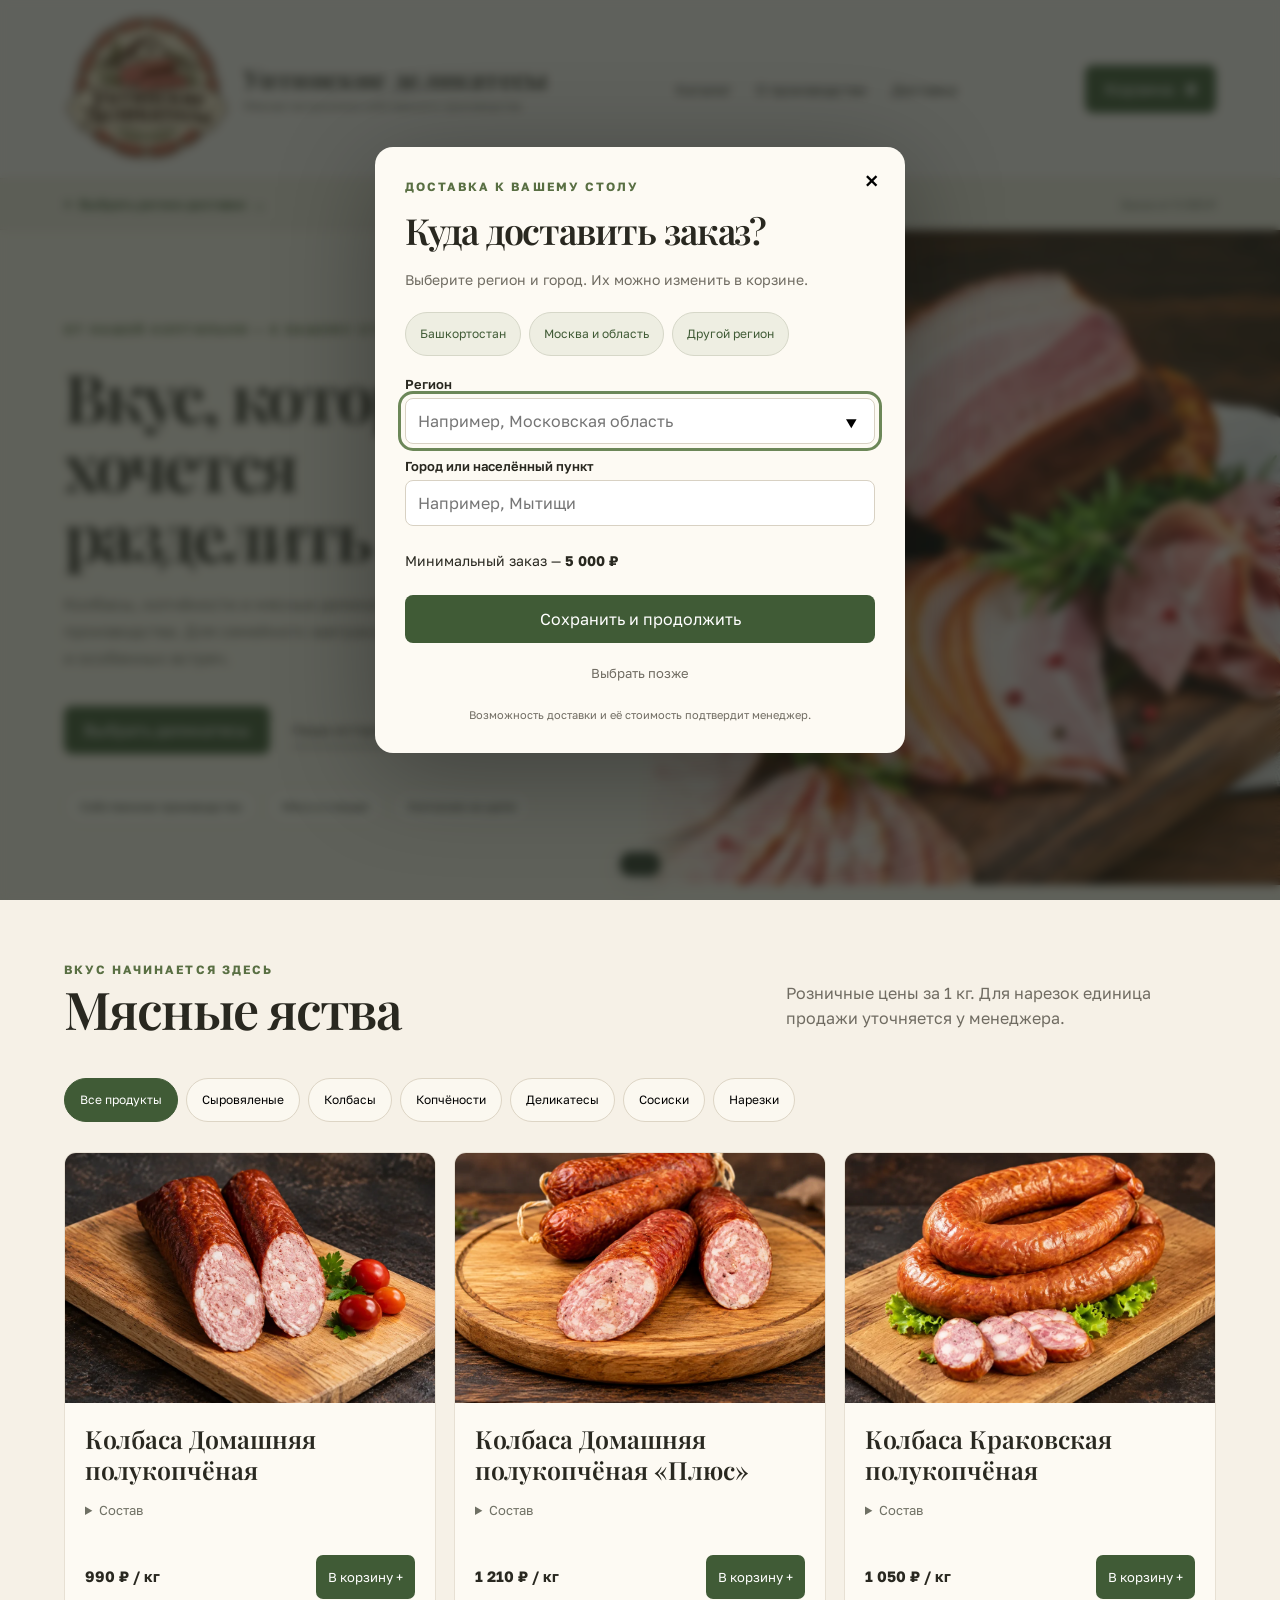
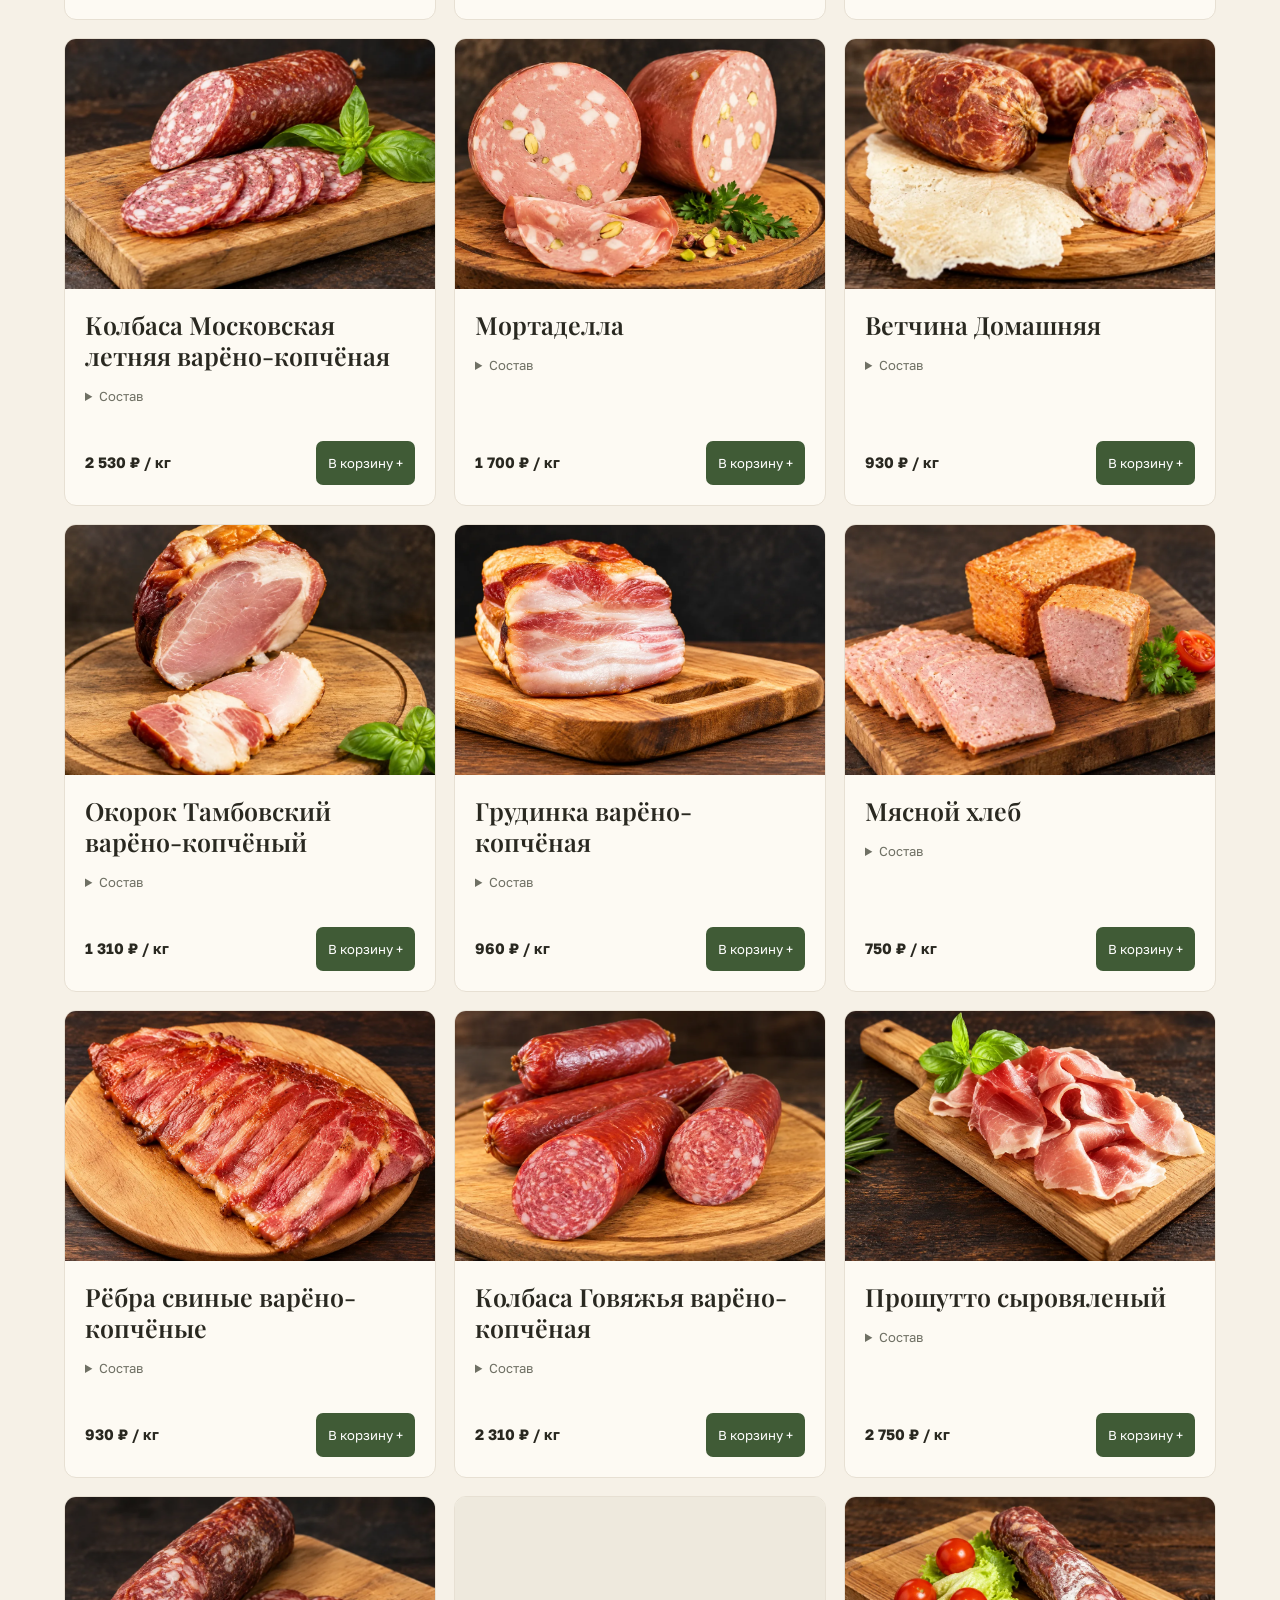
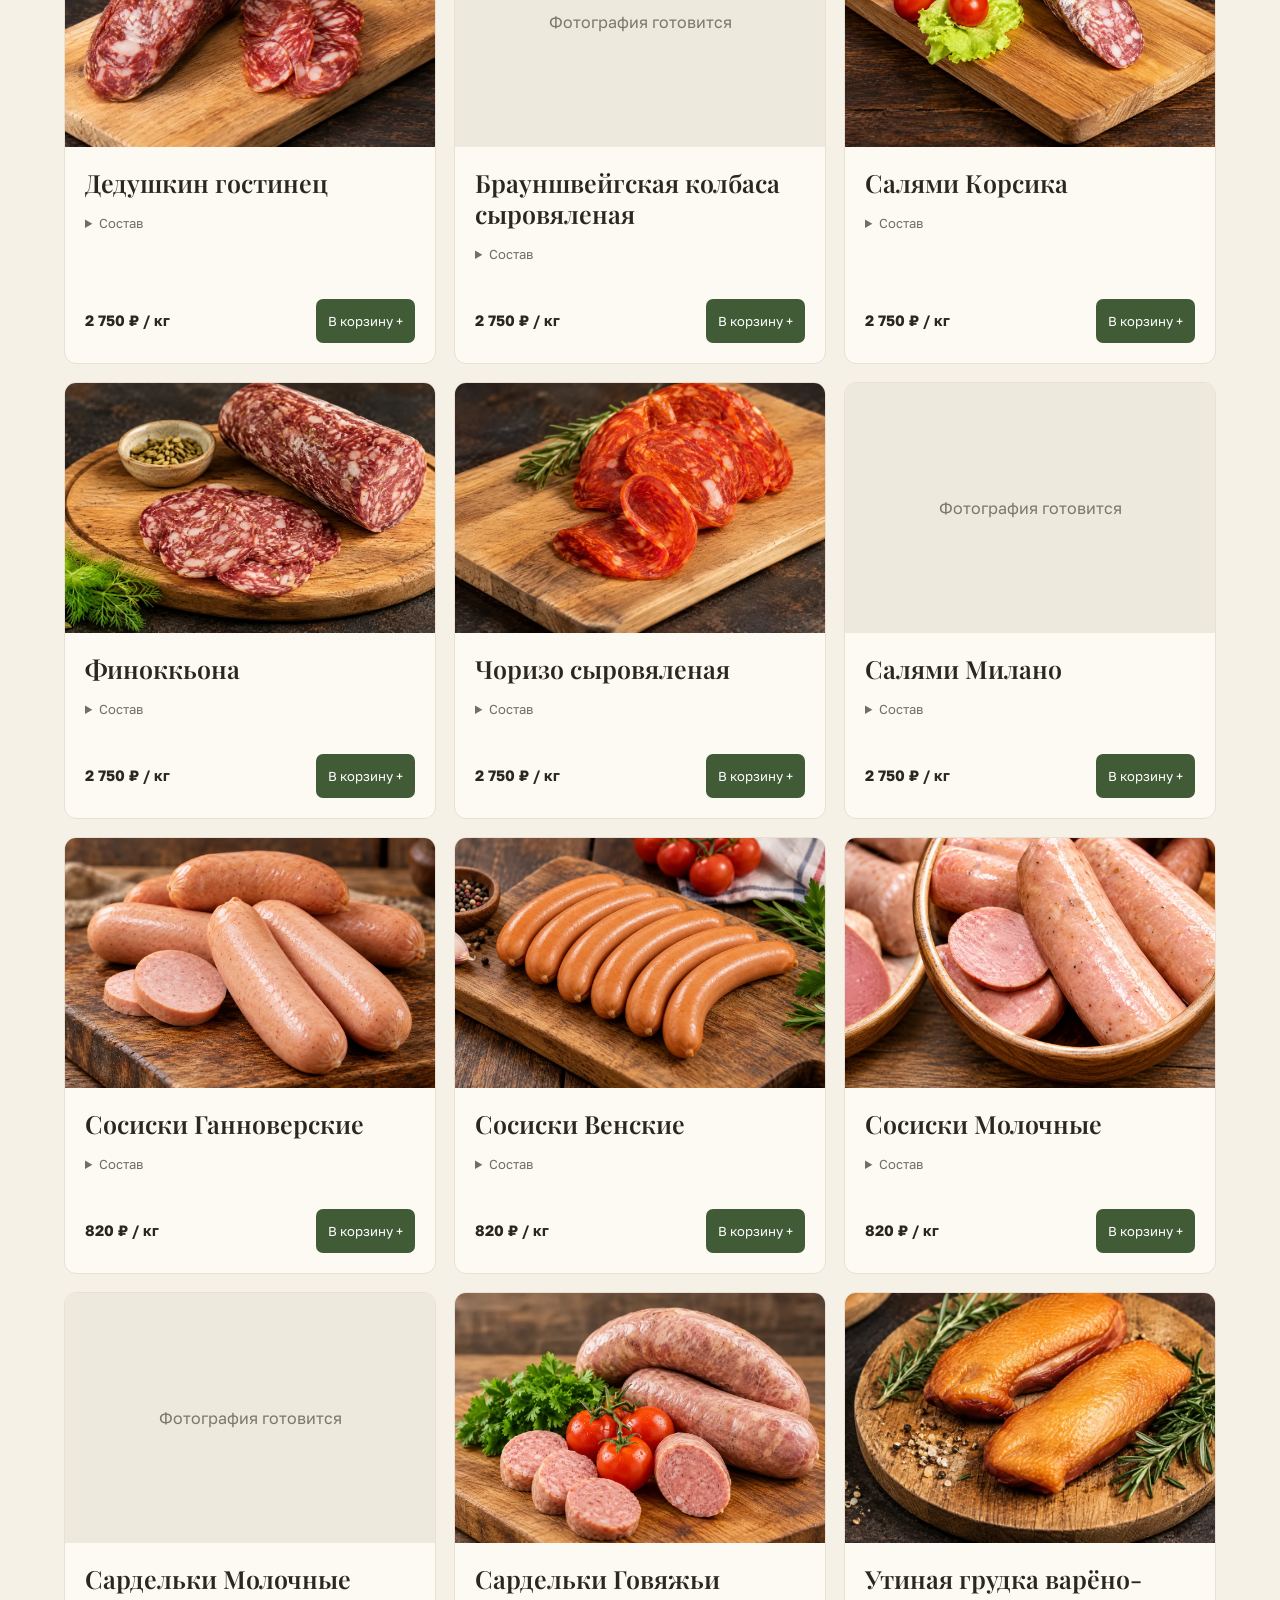
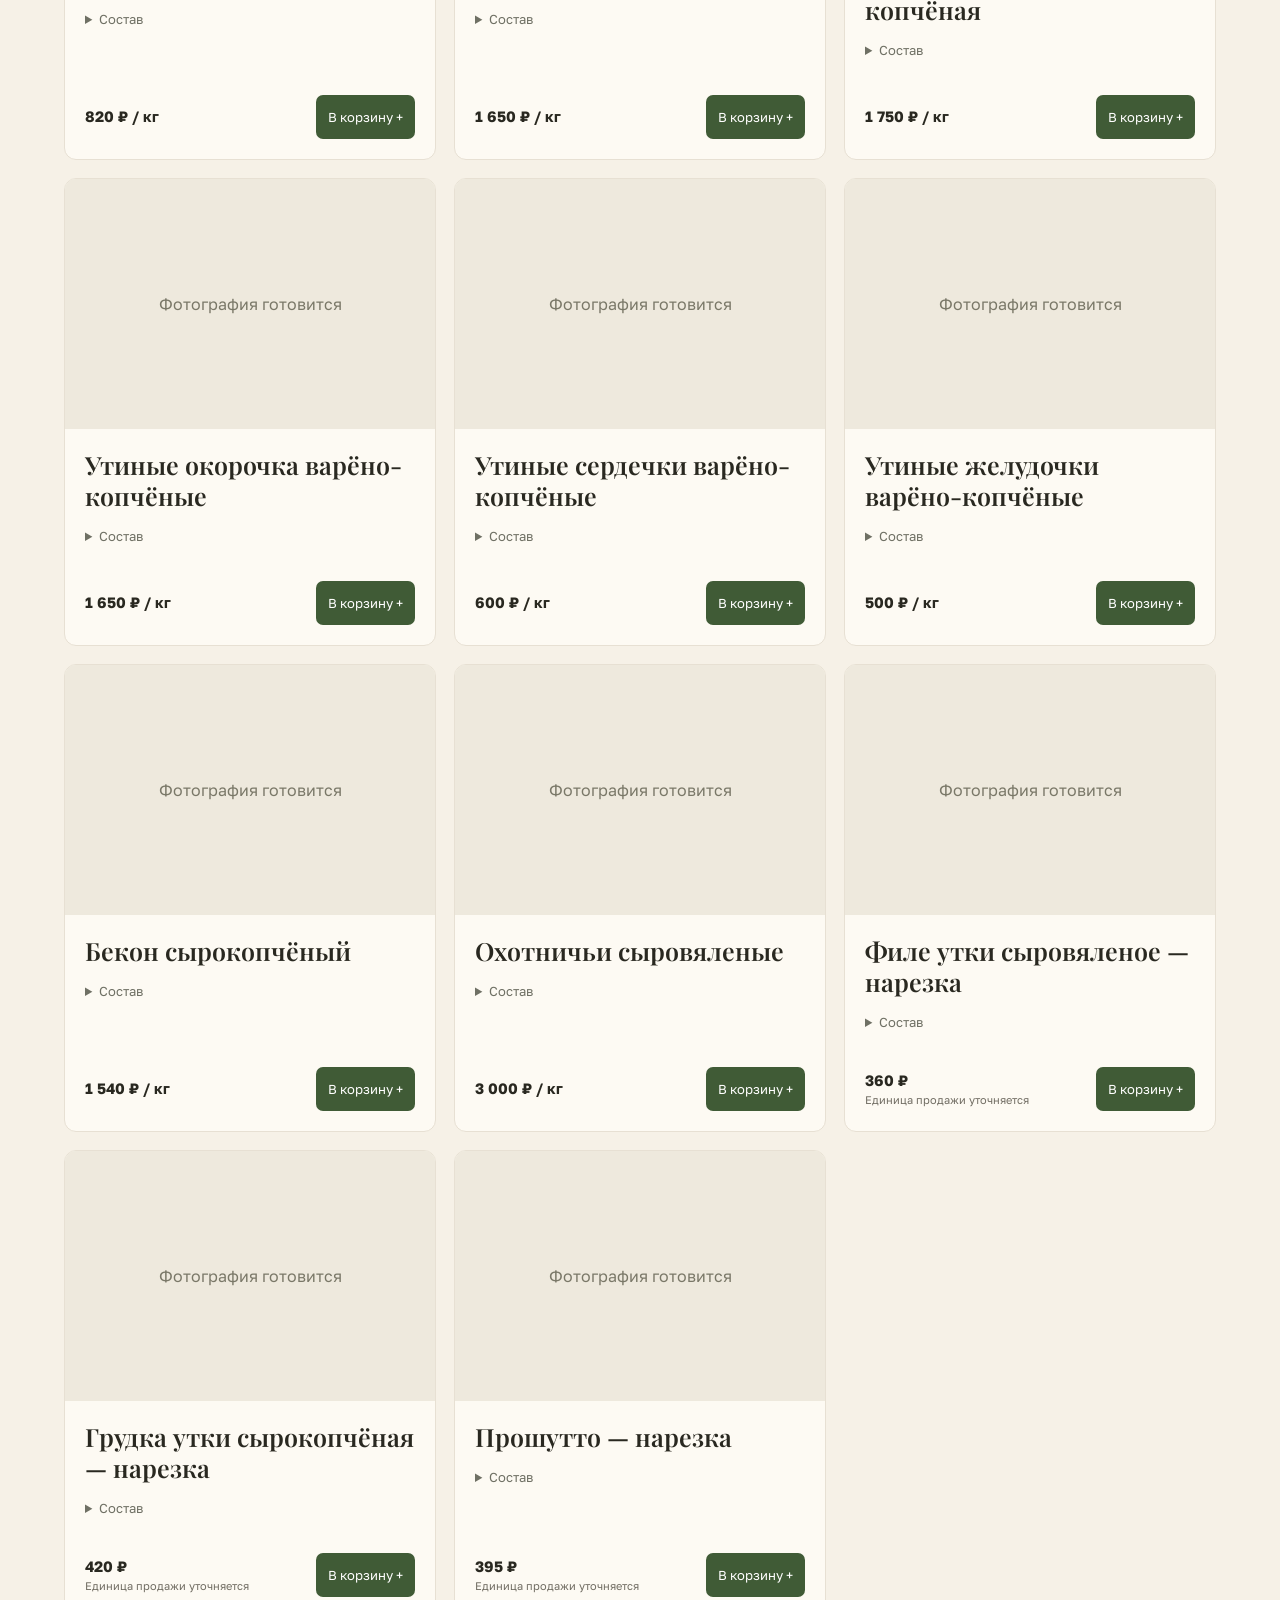
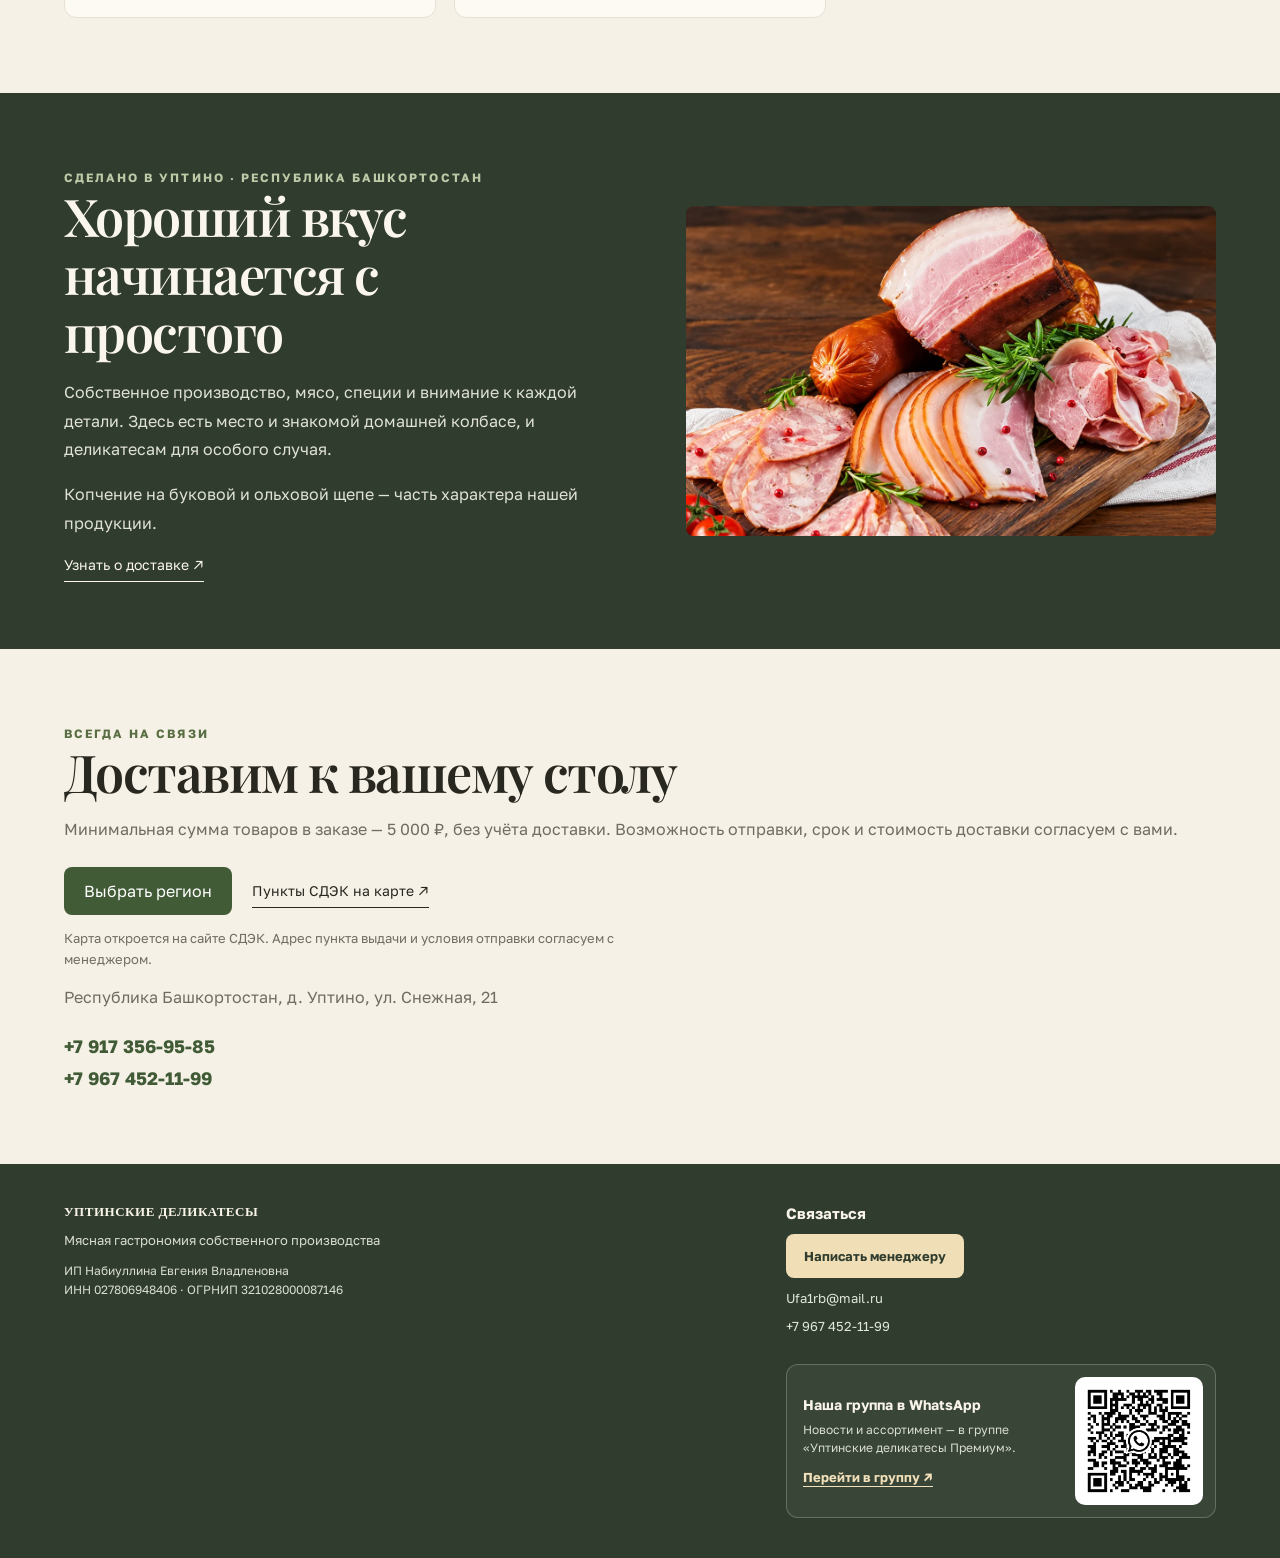
==== commit 9fb86455: "Share catalog, separate storefront modules and add delivery preferences with 5000 RUB minimum" ====
--- a/index.html
+++ b/index.html
@@ -1,31 +1,205 @@
-<!doctype html><html lang="ru"><head><meta charset="utf-8"><meta name="viewport" content="width=device-width,initial-scale=1"><title>Уптинские деликатесы — мясная гастрономия</title><link rel="preconnect" href="https://fonts.googleapis.com"><link rel="preconnect" href="https://fonts.gstatic.com" crossorigin><link href="https://fonts.googleapis.com/css2?family=Playfair+Display:wght@400;500;600;700&family=Golos+Text:wght@400;500;600;700&display=swap" rel="stylesheet"><style>*{box-sizing:border-box}body{margin:0;background:#f6f1e7;color:#292820;font-family:Arial,sans-serif}header{position:sticky;top:0;z-index:3;background:#f6f1eefa;display:flex;align-items:center;justify-content:space-between;padding:19px 5%;border-bottom:1px solid #e2dbcb}a{color:inherit;text-decoration:none}nav{display:flex;gap:28px;font-size:14px}.brand{font-family:Georgia;font-weight:bold;letter-spacing:.04em}.brand small{display:block;font:10px Arial;letter-spacing:0;color:#79786a;margin-top:4px}.basket,.btn{border:0;border-radius:8px;background:#405b36;color:white;padding:14px 20px;cursor:pointer}.hero{display:grid;grid-template-columns:1fr 1fr;min-height:600px}.intro{padding:90px 8% 60px 10%;align-self:center}.eyebrow{font-size:12px;letter-spacing:.17em;color:#596f43;font-weight:bold;text-transform:uppercase}h1,h2,h3{font-family:Georgia;font-weight:400}h1{font-size:clamp(48px,5.2vw,76px);line-height:1.04;letter-spacing:-.04em;margin:22px 0}.lead{line-height:1.7;color:#67665b;max-width:480px}.heroimg{background:linear-gradient(90deg,#f6f1e7 0%,transparent 20%),url('hero-v2.webp') center/cover}.actions{display:flex;gap:22px;align-items:center;margin:34px 0}.line{font-size:14px;border-bottom:1px solid #777;padding:8px 0}.features{display:flex;gap:8px;flex-wrap:wrap}.features span,.chip{border:1px solid #ddd5c5;background:#fbf8f0;padding:10px 15px;border-radius:30px;font-size:12px}section{padding:75px 5%}.heading{display:flex;justify-content:space-between;align-items:end}h2{font-size:52px;letter-spacing:-.03em;margin:0 0 10px}.sub{color:#77756b;line-height:1.5}.chips{display:flex;gap:8px;flex-wrap:wrap;margin:30px 0}.chip{cursor:pointer}.chip.active{background:#405b36;color:#fff;border-color:#405b36}.grid{display:grid;grid-template-columns:repeat(3,1fr);gap:18px}.card{background:#fdfaf3;border:1px solid #e7e0d3;border-radius:12px;overflow:hidden}.card img{width:100%;height:250px;object-fit:cover;transition:transform .5s}.pic{overflow:hidden}.card:hover img{transform:scale(1.04)}.content{padding:20px}.content h3{font-size:25px;margin:0 0 8px}.content p{font-size:13px;color:#777;min-height:36px;line-height:1.5}.row{display:flex;justify-content:space-between;align-items:center;font-size:13px}.row button{background:#405b36;border:0;color:white;border-radius:7px;padding:12px;cursor:pointer}.story{background:#303c2d;color:#faf6ed;display:grid;grid-template-columns:1fr 1fr;gap:8%;align-items:center}.story h2{font-size:52px}.story p{line-height:1.8;color:#e0e2d7}.story img{width:100%;height:330px;object-fit:cover;border-radius:8px}footer{padding:40px 5%;display:flex;justify-content:space-between;color:#737366;font-size:13px}dialog{border:0;border-radius:14px;padding:30px;max-width:430px;width:90%;box-shadow:0 20px 100px #0005}dialog::backdrop{background:#1c211bb0}dialog h2{font-size:36px}dialog button{cursor:pointer}.close{float:right;border:0;background:none;font-size:22px}@media(max-width:700px){nav{display:none}.hero{grid-template-columns:1fr}.intro{padding:55px 6%}.heroimg{height:300px;background:linear-gradient(180deg,#f6f1e7,transparent 25%),url('hero-v2.webp') center/cover}.grid{grid-template-columns:repeat(2,1fr)}.card img{height:150px}.content{padding:14px}.content h3{font-size:20px}.story{grid-template-columns:1fr}.heading{display:block}h2{font-size:40px}footer{display:block;line-height:2}}body{font-family:"Golos Text",Arial,sans-serif}h1,h2,h3{font-family:"Playfair Display",Georgia,serif;font-weight:600}button{font-family:inherit}header{gap:24px;padding-top:10px;padding-bottom:10px}.brand-link{display:flex;align-items:center;gap:14px;min-width:0}.brand-logo{width:78px;height:78px;object-fit:contain;flex:none}.brand-name{display:block;font-family:"Playfair Display",Georgia,serif;font-size:clamp(23px,2.1vw,31px);font-weight:700;letter-spacing:.015em;line-height:1}.brand-tag{display:block;font:500 11px "Golos Text",Arial,sans-serif;color:#77776a;margin-top:7px;letter-spacing:0}.brand-link:focus-visible{outline:2px solid #405b36;outline-offset:4px}@media(max-width:700px){header{gap:8px;padding:9px 4%}.brand-link{gap:8px}.brand-logo{width:54px;height:54px}.brand-name{font-size:clamp(17px,4.3vw,23px)}.brand-tag{font-size:9px;line-height:1.2;margin-top:3px}.basket{padding:12px 9px;font-size:12px;white-space:nowrap}} .contact-block{display:flex;align-items:center;gap:28px;margin-top:24px;flex-wrap:wrap}.contact-phones{display:flex;flex-direction:column;gap:10px}.contact-phones a{font-size:18px;font-weight:700;color:#405b36}.qr-card{display:flex;align-items:center;gap:14px;background:#fdfaf3;border:1px solid #e7e0d3;border-radius:12px;padding:12px 16px}.qr-card img{width:104px;height:104px;object-fit:contain;image-rendering:pixelated}.qr-card span{font-size:13px;line-height:1.5;color:#666;max-width:160px}
-/* Responsive refinements */
-html{scroll-padding-top:120px}body{overflow-x:hidden}button,a{-webkit-tap-highlight-color:transparent}button{touch-action:manipulation}.brand-logo{width:100px;height:100px}.brand-name{font-size:clamp(22px,2vw,31px)}.brand-link{flex:0 1 auto}.brand-link>span{min-width:0}header nav{flex-shrink:0;gap:clamp(12px,2vw,28px)}.basket{white-space:nowrap;flex-shrink:0}.grid{grid-template-columns:repeat(3,minmax(0,1fr))}.card{min-width:0;display:flex;flex-direction:column}.content{display:flex;flex-direction:column;flex:1;min-width:0}.content h3{line-height:1.24;overflow-wrap:anywhere}.content p{flex:1}.row{gap:12px;margin-top:auto}.row span{min-width:0}.row button{flex-shrink:0;min-height:44px;white-space:nowrap}.chips .chip{min-height:44px}.actions .btn,.basket{display:inline-flex;align-items:center;justify-content:center;min-height:44px}.story h2{line-height:1.12}.story>*{min-width:0}.contact-phones a{overflow-wrap:anywhere}dialog{max-height:min(80vh,700px);overflow:auto}dialog .btn{display:inline-flex}.close{min-width:44px;min-height:44px}
-@media(max-width:1100px){header{gap:12px;padding-inline:3%}.brand-logo{width:88px;height:88px}.brand-name{font-size:clamp(20px,2.35vw,26px)}header nav{font-size:13px;gap:13px}.brand-tag{font-size:10px}}
-@media(max-width:850px){header nav{display:none}.brand-logo{width:86px;height:86px}.hero{min-height:0}.intro{padding:65px 7%}.hero h1{font-size:clamp(42px,6vw,60px)}.grid{grid-template-columns:repeat(2,minmax(0,1fr))}.story{gap:5%}}
-@media(max-width:700px){html{scroll-padding-top:100px}header{padding:8px 4%;gap:8px}.brand-link{gap:8px}.brand-logo{width:72px;height:72px}.brand-name{font-size:clamp(18px,4.5vw,23px);line-height:1.08;letter-spacing:0}.brand-tag{font-size:10px;line-height:1.25;margin-top:4px}.basket{min-height:44px;padding:10px 12px;font-size:13px}.hero{display:flex;flex-direction:column}.intro{padding:48px 5% 38px}.hero h1{font-size:clamp(39px,9.3vw,60px);line-height:1.1;letter-spacing:-.025em}.heroimg{height:clamp(240px,72vw,420px)}section{padding:55px 5%}.heading h2{font-size:clamp(36px,9vw,46px)}.chips{gap:8px}.grid{gap:12px}.card img{height:auto;aspect-ratio:1.25;object-fit:cover}.content{padding:14px 12px}.content h3{font-size:clamp(18px,4.4vw,23px)}.content p{font-size:13px;min-height:0;margin:0 0 16px}.row{display:flex;flex-direction:column;align-items:stretch;gap:9px}.row span{font-size:13px;line-height:1.3}.row button{width:100%;font-size:14px}.story{grid-template-columns:1fr;gap:28px}.story h2{font-size:clamp(36px,9vw,46px)}.story img{height:250px}.contact-phones a{font-size:17px}footer{line-height:1.6}footer>div+div{margin-top:12px}}
-@media(max-width:360px){.brand-logo{width:62px;height:62px}.brand-tag{font-size:9px}.brand-name{font-size:17px}.basket{font-size:12px;padding-inline:9px}.grid{gap:8px}.content{padding:12px 10px}.content h3{font-size:18px}.actions{align-items:flex-start;flex-wrap:wrap}.features span{font-size:11px}.row button{font-size:13px;padding:10px 4px}}
-@media(min-width:1500px){section{padding-inline:max(5%,calc((100% - 1500px)/2))}.grid{grid-template-columns:repeat(4,minmax(0,1fr))}}
-@media(max-width:360px){.grid{grid-template-columns:minmax(0,1fr)}.card img{aspect-ratio:1.6}.content h3{font-size:22px}}@media(min-width:701px) and (max-width:850px){.heading h2{font-size:44px}.heading{gap:20px}.heading>div{flex:1}.heading .sub{max-width:43%}}
-.brand-logo{width:138px;height:138px}.brand-name{font-size:clamp(23px,2vw,32px)}header{padding-top:6px;padding-bottom:6px}html{scroll-padding-top:158px}dialog{max-width:650px;width:94%;padding:clamp(18px,4vw,30px)}dialog h2{margin-bottom:20px}.cart-line{display:grid;grid-template-columns:76px minmax(0,1fr) auto;align-items:center;gap:14px;padding:14px 0;border-bottom:1px solid #e5ded1}.cart-line img{width:76px;height:70px;object-fit:cover;border-radius:8px}.cart-name{font:600 19px "Playfair Display",Georgia,serif;line-height:1.2}.cart-price{font-size:12px;color:#716d60;margin-top:6px;line-height:1.4}.cart-controls{display:flex;align-items:center;gap:6px}.cart-controls button{min-width:36px;min-height:40px;border:1px solid #ded6c7;border-radius:7px;background:#fffaf1;font-size:18px;cursor:pointer}.cart-controls .remove{font-size:13px;color:#873e35}.cart-qty{min-width:18px;text-align:center}.checkout{margin-top:22px}.checkout h3{font-size:27px;margin:0 0 10px}.checkout-note{font-size:13px;color:#706c62;line-height:1.5}.checkout label{display:block;font-size:13px;font-weight:600;margin:14px 0}.checkout label small{font-weight:400;color:#706c62}.checkout input{display:block;width:100%;height:45px;border:1px solid #d8d1c3;border-radius:7px;background:white;padding:10px 12px;margin-top:6px;font:inherit}.checkout-disabled{opacity:.55;cursor:not-allowed}.price-details{line-height:1.45;font-size:13px}.price-details strong{display:block;color:#292820;font-size:15px}.price-details small{display:block;color:#706c62;font-size:11px}.decor{position:fixed;top:15%;z-index:2;width:clamp(54px,7vw,100px);pointer-events:none;transform-origin:top center;animation:sway 4.2s ease-in-out infinite alternate}.decor.left{left:0}.decor.right{right:0;animation-delay:-2s;transform:scaleX(-1)}.decor img{display:block;width:100%;height:auto}.decor.right img{transform:scaleX(-1)}.decor-toggle{position:fixed;right:12px;bottom:12px;z-index:4;background:#fffaf1;color:#405b36;border:1px solid #c6bda9;border-radius:25px;padding:9px 14px;font:600 12px "Golos Text",Arial,sans-serif;cursor:pointer;box-shadow:0 2px 9px #27221a22}.decor[hidden]{display:none}@keyframes sway{from{rotate:-5deg}to{rotate:5deg}}@media(prefers-reduced-motion:reduce){.decor{animation:none}.card img{transition:none}}@media(max-width:850px){.brand-logo{width:110px;height:110px}html{scroll-padding-top:130px}.decor{width:52px;top:19%}}@media(max-width:700px){.brand-logo{width:90px;height:90px}html{scroll-padding-top:110px}.decor{width:35px;top:25%}.decor-toggle{font-size:11px;padding:8px 12px}.cart-line{grid-template-columns:64px minmax(0,1fr);gap:10px}.cart-line img{width:64px;height:64px}.cart-controls{grid-column:2}.cart-name{font-size:17px}.price-details strong{font-size:14px}}@media(max-width:360px){.brand-logo{width:76px;height:76px}.brand-name{font-size:16px}.basket{padding-inline:8px}}
-
-/* Larger identity and redesigned mobile hanging ornaments */
-.brand-logo{width:166px;height:166px}html{scroll-padding-top:185px}
-@media(max-width:1100px){.brand-logo{width:142px;height:142px}}
-@media(max-width:850px){.brand-logo{width:130px;height:130px}html{scroll-padding-top:150px}}
-@media(max-width:700px){.brand-logo{width:108px;height:108px}.brand-link{gap:5px}.brand-name{font-size:clamp(17px,4.3vw,23px)}.brand-tag{font-size:9px}.basket{font-size:12px;padding:9px}.decor{top:112px;width:49px;height:160px;overflow:hidden;animation-duration:3.4s;opacity:.96}.decor img{position:absolute;width:156px;max-width:none;left:50%;top:-2px;transform:translateX(-50%)}.decor.right img{transform:translateX(-50%) scaleX(-1)}html{scroll-padding-top:128px}}
-@media(max-width:360px){.brand-logo{width:92px;height:92px}.brand-name{font-size:16px}.brand-tag{font-size:8px}.decor{top:96px;width:40px;height:145px}.decor img{width:135px}}
-@media(max-width:700px){.decor{position:absolute}.intro{padding-left:52px;padding-right:52px}.hero h1{font-size:clamp(36px,9vw,54px)}}@media(max-width:360px){.intro{padding-left:44px;padding-right:44px}.hero h1{font-size:36px}}@media(max-width:700px){.decor.left{left:-14px}.decor.right{right:-14px}.actions{flex-wrap:wrap;gap:14px}.actions .btn{min-width:0;width:100%;text-align:center}}@media(max-width:700px){.intro{padding-left:5%;padding-right:5%}}.checkout-consultation{margin-top:22px;padding-top:16px;border-top:1px solid #e5ded1}.checkout-consultation p{margin:0 0 10px;font-size:14px;line-height:1.5;color:#5f5e54}.consultation-call{display:inline-flex;align-items:center;justify-content:center;min-height:46px;padding:12px 16px;border-radius:8px;background:#405b36;color:#fff;font-size:14px;font-weight:700;text-align:center}.consultation-call:focus-visible{outline:2px solid #405b36;outline-offset:3px}@media(max-width:700px){.consultation-call{width:100%}}.phone-entry{display:flex;gap:8px;align-items:stretch;margin-top:6px}.checkout .phone-entry input{margin:0;min-width:0;flex:1}.phone-prefix{display:flex;align-items:center;justify-content:center;min-width:54px;min-height:45px;padding:0 10px;border:1px solid #d8d1c3;border-radius:7px;background:#f6f1e7;font:600 15px "Golos Text",Arial,sans-serif;color:#292820}.phone-help{display:block;color:#706c62;font-size:12px;margin-top:6px}.site-footer{display:flex;justify-content:space-between;gap:36px;align-items:flex-start;background:#303c2d;color:#f8f4ea}.footer-brand p{line-height:1.6;color:#d9ded2;margin:10px 0}.footer-legal{font-size:12px}.footer-contact{display:flex;flex-direction:column;gap:12px;align-items:flex-start}.footer-contact strong{font-size:15px}.footer-contact a:not(.manager-button){color:#e2e7dc}.manager-button{display:inline-flex;align-items:center;justify-content:center;background:#f0dfb6;color:#303c2d;padding:13px 18px;border-radius:8px;font-weight:700;min-height:44px}.manager-button:focus-visible{outline:2px solid white;outline-offset:3px}@media(max-width:700px){.site-footer{display:flex;flex-direction:column;gap:22px}.footer-contact{align-items:stretch}.manager-button{width:100%}}.whatsapp-group{display:flex;align-items:center;gap:20px;margin-top:18px;padding:16px;border:1px solid #a5b49d66;border-radius:12px;background:#ffffff0c;max-width:430px}.whatsapp-group strong{display:block;font-size:14px;color:#f8f4ea}.whatsapp-group p{font-size:12px;line-height:1.5;color:#d9ded2;margin:8px 0 12px}.group-link{color:#f2e1ba!important;font-size:13px;font-weight:700;text-decoration:underline;text-underline-offset:4px}.group-qr{flex:none;display:block;width:120px;height:120px;border-radius:6px;background-color:white;background-image:url("whatsapp-group-qr.jpeg");background-repeat:no-repeat;background-size:204.55% auto;background-position:50% 50.4%;box-shadow:0 0 0 4px white}.group-qr:focus-visible,.group-link:focus-visible{outline:2px solid #f2e1ba;outline-offset:5px}@media(max-width:360px){.whatsapp-group{gap:12px;padding:12px}.group-qr{width:100px;height:100px}}.photo-pending{display:flex;align-items:center;justify-content:center;height:250px;background:#eee9dd;color:#7a7868;font:500 16px "Golos Text",Arial,sans-serif;text-align:center;line-height:1.5}.cart-photo-pending{width:76px;height:70px;display:flex;align-items:center;justify-content:center;background:#eee9dd;border-radius:8px;font-size:11px;text-align:center;color:#7a7868}.product-composition{margin:0 0 18px;font-size:13px;color:#6f7064}.product-composition summary{cursor:pointer;min-height:32px;padding:5px 0}.product-composition p{min-height:0;line-height:1.6;margin:8px 0}.content .row{padding-top:8px}@media(max-width:700px){.photo-pending{height:auto;aspect-ratio:1.25}.cart-photo-pending{width:64px;height:64px}}@media(max-width:360px){.photo-pending{aspect-ratio:1.6}}</style></head><body><header><a class="brand-link" href="#" aria-label="Уптинские деликатесы — на главную"><img class="brand-logo" src="logo-soft.webp" alt=""><span><span class="brand-name">Уптинские деликатесы</span><span class="brand-tag">Мясная гастрономия собственного производства</span></span></a><nav><a href="#catalog">Каталог</a><a href="#story">О производстве</a><a href="#delivery">Доставка</a></nav><button class="basket" onclick="showCart()">Корзина · <b id="count">0</b></button></header><main><div class="hero"><div class="intro"><div class="eyebrow">От нашей коптильни — к вашему столу</div><h1>Вкус, который хочется разделить</h1><p class="lead">Колбасы, копчёности и мясные деликатесы собственного производства. Для семейного завтрака, большого застолья и особенных встреч.</p><div class="actions"><a class="btn" href="#catalog">Выбрать деликатесы</a><a class="line" href="#story">Наша история ↗</a></div><div class="features"><span>Собственное производство</span><span>Мясо и специи</span><span>Копчение на щепе</span></div></div><div class="heroimg" role="img" aria-label="Мясные деликатесы на доске"></div></div><section id="catalog"><div class="heading"><div><div class="eyebrow">Вкус начинается здесь</div><h2>Мясные яства</h2></div><p class="sub">Розничные цены за 1 кг. Для нарезок единица продажи уточняется у менеджера.</p></div><div class="chips" id="filters"></div><div class="grid" id="products"></div></section><section class="story" id="story"><div><div class="eyebrow" style="color:#bdc9a7">Сделано в Уптино · Республика Башкортостан</div><h2>Хороший вкус начинается с простого</h2><p>Собственное производство, мясо, специи и внимание к каждой детали. Здесь есть место и знакомой домашней колбасе, и деликатесам для особого случая.</p><p>Копчение на буковой и ольховой щепе — часть характера нашей продукции.</p><a class="line" href="#delivery">Узнать о доставке ↗</a></div><img src="hero-v2.webp" alt="Мясная нарезка и деликатесы"></section><section id="delivery"><div class="eyebrow">Всегда на связи</div><h2>Доставим к вашему столу</h2><p class="sub">Заказы на колбасные деликатесы от 3 кг. Условия доставки уточняйте у производителя.</p><p><a class="btn" href="tel:+79173569585">Позвонить и уточнить</a></p><p class="sub">Республика Башкортостан, д. Уптино, ул. Снежная, 21</p><div class="contact-block"><div class="contact-phones"><a href="tel:+79173569585">+7 917 356-95-85</a><a href="tel:+79674521199">+7 967 452-11-99</a></div></div></section></main><footer class="site-footer"><div class="footer-brand"><div class="brand">УПТИНСКИЕ ДЕЛИКАТЕСЫ</div><p>Мясная гастрономия собственного производства</p><p class="footer-legal">ИП Набиуллина Евгения Владленовна<br>ИНН 027806948406 · ОГРНИП 321028000087146</p></div><div class="footer-contact"><strong>Связаться</strong><a class="manager-button" href="https://wa.me/79674521199?text=%D0%97%D0%B4%D1%80%D0%B0%D0%B2%D1%81%D1%82%D0%B2%D1%83%D0%B9%D1%82%D0%B5!%20%D0%A5%D0%BE%D1%87%D1%83%20%D0%BF%D1%80%D0%BE%D0%BA%D0%BE%D0%BD%D1%81%D1%83%D0%BB%D1%8C%D1%82%D0%B8%D1%80%D0%BE%D0%B2%D0%B0%D1%82%D1%8C%D1%81%D1%8F%20%D0%BF%D0%BE%20%D0%B7%D0%B0%D0%BA%D0%B0%D0%B7%D1%83." target="_blank" rel="noopener noreferrer">Написать менеджеру</a><a href="mailto:Ufa1rb@mail.ru">Ufa1rb@mail.ru</a><a href="tel:+79674521199">+7 967 452-11-99</a><div class="whatsapp-group"><div><strong>Наша группа в WhatsApp</strong><p>Новости и ассортимент — в группе «Уптинские деликатесы Премиум».</p><a class="group-link" href="https://chat.whatsapp.com/EiBiC2jIqLlDMsnqdkJlV4?s=qt&amp;p=a&amp;iam=2" target="_blank" rel="noopener noreferrer">Перейти в группу ↗</a></div><a class="group-qr" href="https://chat.whatsapp.com/EiBiC2jIqLlDMsnqdkJlV4?s=qt&amp;p=a&amp;iam=2" target="_blank" rel="noopener noreferrer" aria-label="Открыть группу WhatsApp. Также можно отсканировать QR-код"></a></div></div></footer><dialog id="cart"><button class="close" type="button" aria-label="Закрыть корзину" onclick="cart.close()">×</button><h2>Ваша корзина</h2><div id="items"></div><div class="checkout"><h3>Контактные данные</h3><p class="checkout-note">Отправка заказа пока не подключена. Данные из этой формы не отправляются.</p><label>Имя<input id="customer-name" autocomplete="name" placeholder="Как к вам обращаться"></label><label for="customer-phone">Телефон</label><div class="phone-entry"><span class="phone-prefix" aria-hidden="true">+7</span><input id="customer-phone" name="phone" autocomplete="tel-national" type="tel" inputmode="numeric" maxlength="16" placeholder="999 123-45-67" aria-describedby="phone-help"></div><small id="phone-help" class="phone-help">Введите 10 цифр номера без +7</small><label>Электронная почта <small>необязательно</small><input id="customer-email" autocomplete="email" type="email" placeholder="name@example.ru"></label><button class="btn checkout-disabled" disabled>Оформление готовится</button><p class="checkout-note">Цена и итоговая сумма будут уточнены после согласования веса и фасовки.</p><div class="checkout-consultation"><p>Нужна консультация по заказу? Позвоните нам:</p><a class="consultation-call" href="tel:+79173569585">Позвонить: +7 917 356-95-85</a></div></div></dialog><script>const data=[["Колбаса Домашняя полукопчёная","Колбасы","domashnyaya-hd.webp","Свинина, черный перец, чеснок, кориандр, лук, пажитник, тмин, паприка, томаты, петрушка, укроп, сахар, соль нитритная, поваренная."],["Колбаса Домашняя полукопчёная «Плюс»","Колбасы","domashnyaya_plus-hd.webp","Свинина, Говядина, черный перец, чеснок, кориандр, лук, пажитник, тмин паприка, томаты, петрушка, укроп, сахар, соль нитритная, поваренная."],["Колбаса Краковская полукопчёная","Колбасы","krakow-hd.webp","Свинина, Говядина, перцы, мускатный орех, чеснок гранулированный, глюкоза, соль."],["Колбаса Московская летняя варёно-копчёная","Колбасы","moscow-hd.webp","Говядина, шпик свинной, перцы, кардамон, мускатный орех, соль."],["Мортаделла","Деликатесы","mortadella-hd.webp","Свинина, перец черный, перец душистый, глюкоза, имбирь, кориандр, чеснок, мускатный орех, тмин, гвоздика, корица, экстракт дрожжей, аскорбат натрия."],["Ветчина Домашняя","Деликатесы","vetchina-hd.webp","Свинина, перец, кориандр, чеснок молотый, глюкоза, соль."],["Окорок Тамбовский варёно-копчёный","Копчёности","ham_tambov-hd.webp","Свинина, соль, глюкоза, экстракт черного перца, экстракт чеснока, экстракт дрожжей."],["Грудинка варёно-копчёная","Копчёности","grudinka-v2.webp","Грудинка свиная, соль, глюкоза, экстракт черного перца, экстракт чеснока, экстракт дрожжей."],["Мясной хлеб","Деликатесы","meatloaf-hd.webp","Свинина, соль, глюкоза, экстракт черного перца, экстракт чеснока, экстракт дрожжей."],["Рёбра свиные варёно-копчёные","Копчёности","ribs-v2.webp","ребра свинные, соль, глюкоза, экстракт черного перца, экстракт чеснока, экстракт дрожжей."],["Колбаса Говяжья варёно-копчёная","Колбасы","beef_sausage-hd.webp","Говядина, кориандр, глюкоза, чеснок, перец черный, тмин, перец красный, соль, кардамон, экстракт дрожжей, экстракт дыма натуральный."],["Прошутто сыровяленый","Сыровяленые","prosciutto-v2.webp","Свинина, нитритная соль, повареная соль, экстракты (черного перца, мускатного ореха, можжевельника, перца кубеба), сахара."],["Дедушкин гостинец","Сыровяленые","gostinets-hd.webp","Свинина, соль, можжевельник, черный перец, душистый перец, тмин, перец кубеба, чеснок, аскорбат натрия, моносахара."],["Брауншвейгская колбаса сыровяленая","Сыровяленые","","Свинина, Говядина, глюкоза, перец черный, мускатный орех, кардамон."],["Салями Корсика","Сыровяленые","salami-v2.webp","Свинина, соль, перцы, чеснок, тмин, можжевельник, имбирь, розмарин, сахара, аскорбат натрия."],["Финоккьона","Сыровяленые","finocchiona-hd.webp","Свинина, соль, фенхель, перцы, чеснок, мускатный орех, кардамон, сахара."],["Чоризо сыровяленая","Сыровяленые","chorizo-hd.webp","Свинина,соль,копченая паприка, перец, орегано, чеснок."],["Салями Милано","Сыровяленые","","Свинина, соль, перцы, розмарин, имбирь, чеснок, сахара тмин, перец кубеба, чеснок, аскорбат натрия, моносахара."],["Сосиски Ганноверские","Сосиски","hannover-hd.webp","Свинина, вода, имбирь, глюкоза, кориандр, черный перец, аскорбат,соль мускатный орех, экстракт дрожжей, ароматизатор дым."],["Сосиски Венские","Сосиски","vienna-hd.webp","Свинина, вода, соль, перец черный, перец белый мускатный орех, мацис, имбирь, кардамон, горчица."],["Сосиски Молочные","Сосиски","sausages-v2.webp","Свинина, Молоко цельное, соль, душистый перец, черный перец, экстракты перцев, соль."],["Сардельки Молочные","Сосиски","","Свинина, Молоко цельное, соль, душистый перец, черный перец, экстракты перцев, соль."],["Сардельки Говяжьи","Сосиски","sardelki-hd.webp","Говядина, вода, соль, кориандр, тмин, чеснок, перец красный, кардамон, мускатный орех, глюкоза."],["Утиная грудка варёно-копчёная","Копчёности","duck-hd.webp","Утиная грудка,соль, глюкоза, экстракт черного перца, экстракт чеснока, экстракт дрожжей."],["Утиные окорочка варёно-копчёные","Копчёности","","Утиные окорочка,соль, глюкоза, экстракт черного перца, экстракт чеснока, экстракт дрожжей."],["Утиные сердечки варёно-копчёные","Копчёности","","Утиные сердечки,соль, глюкоза, экстракт черного перца, экстракт чеснока, экстракт дрожжей."],["Утиные желудочки варёно-копчёные","Копчёности","","Утиные желудочки,соль, глюкоза, экстракт черного перца, экстракт чеснока, экстракт дрожжей."],["Бекон сырокопчёный","Копчёности","","Состав уточняется у производителя."],["Охотничьи сыровяленые","Сыровяленые","","Состав уточняется у производителя."],["Филе утки сыровяленое — нарезка","Нарезки","","Состав уточняется у производителя."],["Грудка утки сырокопчёная — нарезка","Нарезки","","Состав уточняется у производителя."],["Прошутто — нарезка","Нарезки","","Состав уточняется у производителя."]];
-const phoneInput=document.querySelector('#customer-phone');phoneInput.addEventListener('input',()=>{let v=phoneInput.value.replace(/\D/g,'');if(v.length===11&&(v[0]==='7'||v[0]==='8'))v=v.slice(1);phoneInput.value=v.slice(0,10)});
-const prices=[990, 1210, 1050, 2530, 1700, 930, 1310, 960, 750, 930, 2310, 2750, 2750, 2750, 2750, 2750, 2750, 2750, 820, 820, 820, 820, 1650, 1750, 1650, 600, 500, 1540, 3000, 360, 420, 395];const priceUnits=["кг", "кг", "кг", "кг", "кг", "кг", "кг", "кг", "кг", "кг", "кг", "кг", "кг", "кг", "кг", "кг", "кг", "кг", "кг", "кг", "кг", "кг", "кг", "кг", "кг", "кг", "кг", "кг", "кг", "уточнить", "уточнить", "уточнить"];const sourceRows=[5, 7, 9, 11, 13, 15, 17, 19, 21, 23, 25, 28, 30, 32, 34, 36, 38, 40, 43, 45, 47, 49, 51, 54, 56, 58, 60, 62, 63, 65, 66, 67];
-let current='Все продукты',bag=[];const filters=document.querySelector('#filters'),products=document.querySelector('#products'),cart=document.querySelector('#cart');const rub=n=>new Intl.NumberFormat('ru-RU').format(n)+' ₽';
-function render(){filters.innerHTML=['Все продукты','Сыровяленые','Колбасы','Копчёности','Деликатесы','Сосиски','Нарезки'].map(x=>`<button class="chip ${current===x?'active':''}" onclick="filterBy('${x}')">${x}</button>`).join('');products.innerHTML=data.map((x,i)=>({x,i})).filter(({x})=>current==='Все продукты'||x[1]===current).map(({x,i})=>`<article class="card"><div class="pic">${x[2]?`<img src="${x[2]}" alt="${x[0]}" loading="lazy">`:`<div class="photo-pending">Фотография<br>готовится</div>`}</div><div class="content"><h3>${x[0]}</h3><details class="product-composition"><summary>Состав</summary><p>${x[3]}</p></details><div class="row"><span class="price-details"><strong>${rub(prices[i])}${priceUnits[i]==='кг'?' / кг':''}</strong>${priceUnits[i]==='кг'?'':'<small>Единица продажи уточняется</small>'}</span><button onclick="add(${i})">В корзину +</button></div></div></article>`).join('')}
-function filterBy(x){current=x;render()}function add(i){let found=bag.find(x=>x.i===i);if(found)found.qty++;else bag.push({i,qty:1});updateCount()}
-function updateCount(){document.querySelector('#count').textContent=bag.reduce((a,x)=>a+x.qty,0)}
-function changeQty(i,delta){const item=bag.find(x=>x.i===i);if(!item)return;item.qty+=delta;if(item.qty<=0)bag=bag.filter(x=>x.i!==i);updateCount();drawCart()}
-function removeItem(i){bag=bag.filter(x=>x.i!==i);updateCount();drawCart()}
-function drawCart(){document.querySelector('#items').innerHTML=bag.length?bag.map(({i,qty})=>`<div class="cart-line">${data[i][2]?`<img src="${data[i][2]}" alt="">`:`<div class="cart-photo-pending" aria-label="Фото готовится">Фото<br>готовится</div>`}<div><div class="cart-name">${data[i][0]}</div><div class="cart-price">${rub(prices[i])}${priceUnits[i]==='кг'?' / кг':' · единица продажи уточняется'}</div></div><div class="cart-controls"><button type="button" aria-label="Уменьшить количество ${data[i][0]}" onclick="changeQty(${i},-1)">−</button><span class="cart-qty">${qty}</span><button type="button" aria-label="Увеличить количество ${data[i][0]}" onclick="changeQty(${i},1)">+</button><button type="button" class="remove" onclick="removeItem(${i})">Удалить</button></div></div>`).join(''):'<p>Пока здесь пусто. Выберите продукты в каталоге.</p>'}function showCart(){drawCart();cart.showModal()}
-render();
-</script></body></html>
-
-
+<!doctype html>
+<html lang="ru">
+<head>
+<meta charset="utf-8">
+<meta name="viewport" content="width=device-width,initial-scale=1">
+<title>Уптинские деликатесы — мясная гастрономия</title>
+<link rel="preconnect" href="https://fonts.googleapis.com">
+<link rel="preconnect" href="https://fonts.gstatic.com" crossorigin>
+<link href="https://fonts.googleapis.com/css2?family=Playfair+Display:wght@400;500;600;700&family=Golos+Text:wght@400;500;600;700&display=swap" rel="stylesheet">
+<link rel="stylesheet" href="assets/shop.css?v=20261104">
+<script defer src="assets/catalog.js?v=20261104">
+</script>
+<script defer src="assets/core.js?v=20261104">
+</script>
+<script defer src="assets/delivery.js?v=20261104">
+</script>
+<script defer src="assets/shop.js?v=20261104">
+</script>
+</head>
+<body>
+<header>
+<a class="brand-link" href="#" aria-label="Уптинские деликатесы — на главную">
+<img class="brand-logo" src="logo-soft.webp" alt="">
+<span>
+<span class="brand-name">Уптинские деликатесы</span>
+<span class="brand-tag">Мясная гастрономия собственного производства</span>
+</span>
+</a>
+<nav>
+<a href="#catalog">Каталог</a>
+<a href="#story">О производстве</a>
+<a href="#delivery">Доставка</a>
+</nav>
+<button class="basket" id="open-cart" type="button" aria-haspopup="dialog">Корзина · <b id="count">0</b>
+</button>
+</header>
+<div class="delivery-bar">
+  <button type="button" class="delivery-trigger" data-delivery-open aria-haspopup="dialog">
+<span aria-hidden="true">⌖</span> <span data-delivery-label>Выбрать регион доставки</span> <span aria-hidden="true">⌄</span>
+</button>
+  <span>Заказ от 5 000 ₽</span>
+</div>
+<main>
+<div class="hero">
+<div class="intro">
+<div class="eyebrow">От нашей коптильни — к вашему столу</div>
+<h1>Вкус, который хочется разделить</h1>
+<p class="lead">Колбасы, копчёности и мясные деликатесы собственного производства. Для семейного завтрака, большого застолья и особенных встреч.</p>
+<div class="actions">
+<a class="btn" href="#catalog">Выбрать деликатесы</a>
+<a class="line" href="#story">Наша история ↗</a>
+</div>
+<div class="features">
+<span>Собственное производство</span>
+<span>Мясо и специи</span>
+<span>Копчение на щепе</span>
+</div>
+</div>
+<div class="heroimg" role="img" aria-label="Мясные деликатесы на доске">
+</div>
+</div>
+<section id="catalog">
+<div class="heading">
+<div>
+<div class="eyebrow">Вкус начинается здесь</div>
+<h2>Мясные яства</h2>
+</div>
+<p class="sub">Розничные цены за 1 кг. Для нарезок единица продажи уточняется у менеджера.</p>
+</div>
+<div class="chips" id="filters">
+</div>
+<div class="grid" id="products">
+</div>
+</section>
+<section class="story" id="story">
+<div>
+<div class="eyebrow" >Сделано в Уптино · Республика Башкортостан</div>
+<h2>Хороший вкус начинается с простого</h2>
+<p>Собственное производство, мясо, специи и внимание к каждой детали. Здесь есть место и знакомой домашней колбасе, и деликатесам для особого случая.</p>
+<p>Копчение на буковой и ольховой щепе — часть характера нашей продукции.</p>
+<a class="line" href="#delivery">Узнать о доставке ↗</a>
+</div>
+<img src="hero-v2.webp" alt="Мясная нарезка и деликатесы">
+</section>
+<section id="delivery">
+<div class="eyebrow">Всегда на связи</div>
+<h2>Доставим к вашему столу</h2>
+<p class="sub">Минимальная сумма товаров в заказе — 5 000 ₽, без учёта доставки. Возможность отправки, срок и стоимость доставки согласуем с вами.</p>
+<div class="delivery-actions">
+<button class="btn" type="button" data-delivery-open>Выбрать регион</button>
+<a class="line" href="https://www.cdek.ru/ru/offices/" target="_blank" rel="noopener noreferrer">Пункты СДЭК на карте ↗</a>
+</div>
+<p class="sub map-note">Карта откроется на сайте СДЭК. Адрес пункта выдачи и условия отправки согласуем с менеджером.</p>
+<p class="sub">Республика Башкортостан, д. Уптино, ул. Снежная, 21</p>
+<div class="contact-block">
+<div class="contact-phones">
+<a href="tel:+79173569585">+7 917 356-95-85</a>
+<a href="tel:+79674521199">+7 967 452-11-99</a>
+</div>
+</div>
+</section>
+</main>
+<footer class="site-footer">
+<div class="footer-brand">
+<div class="brand">УПТИНСКИЕ ДЕЛИКАТЕСЫ</div>
+<p>Мясная гастрономия собственного производства</p>
+<p class="footer-legal">ИП Набиуллина Евгения Владленовна<br>ИНН 027806948406 · ОГРНИП 321028000087146</p>
+</div>
+<div class="footer-contact">
+<strong>Связаться</strong>
+<a class="manager-button" href="https://wa.me/79674521199?text=%D0%97%D0%B4%D1%80%D0%B0%D0%B2%D1%81%D1%82%D0%B2%D1%83%D0%B9%D1%82%D0%B5!%20%D0%A5%D0%BE%D1%87%D1%83%20%D0%BF%D1%80%D0%BE%D0%BA%D0%BE%D0%BD%D1%81%D1%83%D0%BB%D1%8C%D1%82%D0%B8%D1%80%D0%BE%D0%B2%D0%B0%D1%82%D1%8C%D1%81%D1%8F%20%D0%BF%D0%BE%20%D0%B7%D0%B0%D0%BA%D0%B0%D0%B7%D1%83." target="_blank" rel="noopener noreferrer">Написать менеджеру</a>
+<a href="mailto:Ufa1rb@mail.ru">Ufa1rb@mail.ru</a>
+<a href="tel:+79674521199">+7 967 452-11-99</a>
+<div class="whatsapp-group">
+<div>
+<strong>Наша группа в WhatsApp</strong>
+<p>Новости и ассортимент — в группе «Уптинские деликатесы Премиум».</p>
+<a class="group-link" href="https://chat.whatsapp.com/EiBiC2jIqLlDMsnqdkJlV4?s=qt&amp;p=a&amp;iam=2" target="_blank" rel="noopener noreferrer">Перейти в группу ↗</a>
+</div>
+<a class="group-qr" href="https://chat.whatsapp.com/EiBiC2jIqLlDMsnqdkJlV4?s=qt&amp;p=a&amp;iam=2" target="_blank" rel="noopener noreferrer" aria-label="Открыть группу WhatsApp. Также можно отсканировать QR-код">
+</a>
+</div>
+</div>
+</footer>
+<dialog id="cart" aria-labelledby="cart-title">
+  <button class="close" type="button" aria-label="Закрыть корзину" data-close="cart">×</button>
+  <h2 id="cart-title">Ваша корзина</h2>
+  <p class="cart-hint">Для весовых товаров укажите желаемый вес. Итог уточним после взвешивания.</p>
+  <div id="items">
+</div>
+  <div class="cart-summary" aria-live="polite" aria-atomic="true">
+    <div class="summary-total">
+<span>Предварительно</span>
+<strong id="cart-total">0 ₽</strong>
+</div>
+    <progress id="minimum-progress" max="500000" value="0" aria-label="Сумма до минимального заказа">
+</progress>
+    <p id="minimum-note">
+</p>
+<p id="unpriced-note" class="checkout-note" hidden>
+</p>
+    <small>Минимальный заказ — 5 000 ₽. Доставка оплачивается отдельно.</small>
+  </div>
+  <div class="checkout-delivery">
+    <div>
+<h3>Куда доставить?</h3>
+<p data-delivery-label>Регион пока не выбран</p>
+</div>
+    <button class="secondary" type="button" data-delivery-open>Изменить</button>
+    <a class="map-link" href="https://www.cdek.ru/ru/offices/" target="_blank" rel="noopener noreferrer">Посмотреть пункты СДЭК на карте ↗</a>
+    <small>Откроется сайт СДЭК. Пункт выдачи и стоимость доставки согласуем с менеджером.</small>
+  </div>
+  <div class="checkout">
+    <h3>Контактные данные</h3>
+    <p class="checkout-note">Отправка заказа пока не подключена. Данные из этой формы не отправляются.</p>
+    <label>Имя<input id="customer-name" autocomplete="name" placeholder="Как к вам обращаться" maxlength="80">
+</label>
+    <label for="customer-phone">Телефон</label>
+    <div class="phone-entry">
+<span class="phone-prefix" aria-hidden="true">+7</span>
+<input id="customer-phone" name="phone" autocomplete="tel-national" type="tel" inputmode="numeric" maxlength="18" placeholder="999 123-45-67" aria-describedby="phone-help">
+</div>
+    <small id="phone-help" class="phone-help">Введите 10 цифр номера без +7</small>
+    <label>Электронная почта <small>необязательно</small>
+<input id="customer-email" autocomplete="email" type="email" placeholder="name@example.ru" maxlength="254">
+</label>
+    <button class="btn checkout-disabled" type="button" disabled>Оформление готовится</button>
+    <p class="checkout-note">Фасовку и итоговую сумму подтвердит менеджер. Онлайн-оплата пока не подключена.</p>
+    <div class="checkout-consultation">
+<p>Нужна консультация по заказу? Позвоните нам:</p>
+<a class="consultation-call" href="tel:+79173569585">Позвонить: +7 917 356-95-85</a>
+</div>
+  </div>
+</dialog>
+<dialog id="delivery-dialog" class="region-dialog" aria-labelledby="delivery-title" aria-describedby="delivery-description">
+  <button class="close" type="button" aria-label="Закрыть выбор региона" data-close="delivery-dialog">×</button>
+  <div class="eyebrow">Доставка к вашему столу</div>
+  <h2 id="delivery-title">Куда доставить заказ?</h2>
+  <p id="delivery-description">Выберите регион и город. Их можно изменить в корзине.</p>
+  <div class="region-quick">
+<button type="button" data-region="Республика Башкортостан" data-city="Уфа">Башкортостан</button>
+<button type="button" data-region="Московская область" data-city="Москва">Москва и область</button>
+<button type="button" data-region="">Другой регион</button>
+</div>
+  <form id="delivery-form">
+    <label for="delivery-region">Регион</label>
+<input id="delivery-region" name="region" list="regions" required minlength="2" maxlength="80" placeholder="Например, Московская область" autocomplete="address-level1">
+    <datalist id="regions">
+</datalist>
+    <label for="delivery-city">Город или населённый пункт</label>
+<input id="delivery-city" name="city" required minlength="2" maxlength="80" placeholder="Например, Мытищи" autocomplete="address-level2">
+    <p class="region-minimum">Минимальный заказ — <strong>5 000 ₽</strong>
+</p>
+    <button class="btn region-save" type="submit">Сохранить и продолжить</button>
+  </form>
+  <button class="region-later" type="button" data-close="delivery-dialog">Выбрать позже</button>
+  <p class="region-footnote">Возможность доставки и её стоимость подтвердит менеджер.</p>
+</dialog>
+<div class="toast" id="shop-status" role="status" aria-live="polite">
+</div>
+<noscript>
+<p class="noscript-note">Для каталога и корзины включите JavaScript. Заказать по телефону: <a href="tel:+79173569585">+7 917 356-95-85</a>.</p>
+</noscript>
+</body>
+</html>
--- a/assets/shop.css
+++ b/assets/shop.css
@@ -0,0 +1,173 @@
+/* Base and shared components */
+:root{--cream:#f6f1e7;--paper:#fdfaf3;--green:#405b36;--ink:#292820;--muted:#706c62;--border:#e2dbcb}
+*{box-sizing:border-box}
+[hidden]{display:none!important}
+html{scroll-padding-top:215px}
+body{margin:0;background:var(--cream);color:var(--ink);font-family:"Golos Text",Arial,sans-serif}
+a{color:inherit;text-decoration:none}
+button,input,select{font:inherit}
+button{cursor:pointer;touch-action:manipulation}
+button,a{-webkit-tap-highlight-color:transparent}
+:focus-visible{outline:3px solid #6c8758;outline-offset:4px}
+button:disabled{cursor:not-allowed}
+h1,h2,h3{font-family:"Playfair Display",Georgia,serif;font-weight:600}
+h2{font-size:52px;letter-spacing:-.03em;margin:0 0 10px;line-height:1.12}
+.btn,.basket,.consultation-call{display:inline-flex;align-items:center;justify-content:center;min-height:46px;border:0;border-radius:8px;background:var(--green);color:white;padding:14px 20px;text-align:center}
+.secondary{border:1px solid #cbd0bf;border-radius:8px;background:var(--paper);color:var(--green);padding:10px 15px;min-height:44px}
+.eyebrow{font-size:12px;letter-spacing:.17em;color:#596f43;font-weight:700;text-transform:uppercase;line-height:1.6}
+.sub{color:var(--muted);line-height:1.6}
+.line{font-size:14px;border-bottom:1px solid currentColor;padding:8px 0}
+
+/* Header and delivery */
+header{position:sticky;top:0;z-index:3;background:#f6f1eefa;display:flex;align-items:center;justify-content:space-between;gap:24px;padding:6px 5%;border-bottom:1px solid var(--border)}
+.brand-link{display:flex;align-items:center;gap:14px;min-width:0}
+.brand-link>span{min-width:0}
+.brand-logo{width:166px;height:166px;object-fit:contain;flex:none}
+.brand-name{display:block;font:700 clamp(23px,2vw,32px)/1.06 "Playfair Display",Georgia,serif;letter-spacing:.015em}
+.brand-tag{display:block;font-size:11px;font-weight:500;line-height:1.3;color:#77776a;margin-top:7px}
+header nav{display:flex;flex-shrink:0;gap:clamp(12px,2vw,28px);font-size:14px}
+.basket{white-space:nowrap;flex-shrink:0;gap:4px}
+.delivery-bar{display:flex;align-items:center;justify-content:space-between;gap:12px;padding:9px 5%;border-bottom:1px solid var(--border);font-size:12px;background:#ebe7db}
+.delivery-bar>span{flex:none;color:#5f6657}
+.delivery-trigger{display:flex;align-items:center;gap:8px;border:0;background:none;color:var(--green);text-align:left;font-size:13px;font-weight:600;min-height:32px;padding:0;min-width:0}
+.delivery-trigger [data-delivery-label]{overflow-wrap:anywhere}
+
+/* Editorial home and product catalog */
+.hero{display:grid;grid-template-columns:1fr 1fr;min-height:600px}
+.intro{padding:90px 8% 60px 10%;align-self:center;min-width:0}
+h1{font-size:clamp(48px,5.2vw,76px);line-height:1.04;letter-spacing:-.04em;margin:22px 0}
+.lead{line-height:1.7;color:#67665b;max-width:480px}
+.heroimg{background:linear-gradient(90deg,var(--cream),transparent 20%),url('../hero-v2.webp') center/cover}
+.actions{display:flex;gap:22px;align-items:center;margin:34px 0}
+.features{display:flex;gap:8px;flex-wrap:wrap}
+.features span,.chip{border:1px solid #ddd5c5;background:#fbf8f0;padding:10px 15px;border-radius:30px;font-size:12px}
+section{padding:75px 5%}
+.heading{display:flex;justify-content:space-between;align-items:end;gap:20px}
+.heading .sub{max-width:430px}
+.chips{display:flex;gap:8px;flex-wrap:wrap;margin:30px 0}
+.chip{min-height:44px}
+.chip.active{background:var(--green);color:white;border-color:var(--green)}
+.grid{display:grid;grid-template-columns:repeat(3,minmax(0,1fr));gap:18px}
+.card{min-width:0;display:flex;flex-direction:column;background:var(--paper);border:1px solid #e7e0d3;border-radius:12px;overflow:hidden}
+.pic{overflow:hidden}
+.card img{display:block;width:100%;height:250px;object-fit:cover;transition:transform .5s}
+.card:hover img{transform:scale(1.04)}
+.photo-pending{display:flex;align-items:center;justify-content:center;height:250px;background:#eee9dd;color:#7a7868;font-size:16px;text-align:center;line-height:1.5}
+.content{display:flex;flex-direction:column;flex:1;min-width:0;padding:20px}
+.content h3{font-size:25px;line-height:1.24;margin:0 0 12px;overflow-wrap:anywhere}
+.product-composition{margin:0 0 18px;font-size:13px;color:#6f7064}
+.product-composition summary{cursor:pointer;min-height:32px;padding:5px 0}
+.product-composition p{line-height:1.6;margin:8px 0}
+.row{display:flex;justify-content:space-between;align-items:center;gap:12px;margin-top:auto;padding-top:8px;font-size:13px}
+.row button{background:var(--green);border:0;color:white;border-radius:7px;padding:12px;min-height:44px;white-space:nowrap;flex-shrink:0}
+.price-details{min-width:0;line-height:1.45}
+.price-details strong{display:block;font-size:15px}
+.price-details small{display:block;color:var(--muted);font-size:11px}
+.story{background:#303c2d;color:#faf6ed;display:grid;grid-template-columns:1fr 1fr;gap:8%;align-items:center}
+.story>*{min-width:0}
+.story .eyebrow{color:#bdc9a7}
+.story p{line-height:1.8;color:#e0e2d7}
+.story img{width:100%;height:330px;object-fit:cover;border-radius:8px}
+.delivery-actions{display:flex;align-items:center;flex-wrap:wrap;gap:20px;margin:24px 0 12px}
+.map-note{font-size:13px;max-width:560px}
+.contact-block{margin-top:24px}
+.contact-phones{display:flex;flex-direction:column;gap:10px}
+.contact-phones a{font-size:18px;font-weight:700;color:var(--green);overflow-wrap:anywhere}
+
+/* Footer */
+.site-footer{padding:40px 5%;display:flex;justify-content:space-between;gap:36px;align-items:flex-start;background:#303c2d;color:#f8f4ea;font-size:13px}
+.brand{font-family:Georgia,serif;font-weight:700;letter-spacing:.04em}
+.footer-brand p{line-height:1.6;color:#d9ded2;margin:10px 0}
+.footer-legal{font-size:12px}
+.footer-contact{display:flex;flex-direction:column;gap:12px;align-items:flex-start;min-width:0}
+.footer-contact strong{font-size:15px}
+.footer-contact a:not(.manager-button){color:#e2e7dc}
+.manager-button{display:inline-flex;align-items:center;justify-content:center;background:#f0dfb6;color:#303c2d;padding:13px 18px;border-radius:8px;font-weight:700;min-height:44px}
+.whatsapp-group{display:flex;align-items:center;gap:20px;margin-top:18px;padding:16px;border:1px solid #a5b49d66;border-radius:12px;background:#ffffff0c;max-width:430px}
+.whatsapp-group strong{display:block;font-size:14px}
+.whatsapp-group p{font-size:12px;line-height:1.5;color:#d9ded2;margin:8px 0 12px}
+.group-link{color:#f2e1ba!important;font-size:13px;font-weight:700;text-decoration:underline;text-underline-offset:4px}
+.group-qr{flex:none;display:block;width:120px;height:120px;border-radius:6px;background:white url('../whatsapp-group-qr.jpeg') no-repeat 50% 50.4%/204.55% auto;box-shadow:0 0 0 4px white}
+
+/* Accessible dialogs and cart */
+body:has(dialog[open]){overflow:hidden}
+dialog{border:0;border-radius:18px;padding:clamp(18px,4vw,30px);max-width:680px;width:94%;max-height:88dvh;overflow:auto;background:var(--paper);color:var(--ink);box-shadow:0 20px 100px #0005;overscroll-behavior:contain}
+dialog::backdrop{background:#1c211bb0;backdrop-filter:blur(5px)}
+dialog h2{font-size:36px;margin:6px 42px 18px 0}
+.close{position:absolute;right:12px;top:12px;display:grid;place-items:center;min-width:44px;min-height:44px;border:0;border-radius:50%;background:transparent;font-size:28px}
+.close:hover{background:#e9e5d9}
+.cart-hint{font-size:13px;line-height:1.6;color:var(--muted)}
+.cart-line{display:grid;grid-template-columns:76px minmax(0,1fr);gap:12px;padding:18px 0;border-bottom:1px solid var(--border)}
+.cart-line img,.cart-photo-pending{width:76px;height:76px;border-radius:8px;object-fit:cover}
+.cart-photo-pending{display:grid;place-items:center;background:#eee9dd;font-size:11px;text-align:center;color:#7a7868}
+.cart-name{font:600 19px/1.2 "Playfair Display",Georgia,serif;overflow-wrap:anywhere}
+.cart-price{font-size:12px;color:var(--muted);margin-top:7px;line-height:1.5}
+.cart-controls{grid-column:2;display:flex;align-items:center;flex-wrap:wrap;gap:7px}
+.cart-controls button{min-width:44px;min-height:44px;border:1px solid #ded6c7;border-radius:7px;background:#fffaf1;font-size:20px}
+.cart-controls label{display:flex;align-items:center;gap:5px;font-size:13px}
+.cart-controls input{width:68px;min-height:44px;text-align:center;border:1px solid #ded6c7;border-radius:7px;background:white;padding:8px}
+.cart-controls .remove{font-size:12px;color:#873e35;padding:8px;margin-left:auto}
+.cart-line-total{font-size:13px;color:var(--green);font-weight:600;margin-top:8px}
+.cart-qty{min-width:26px;text-align:center}
+.cart-summary{background:#eeeee2;padding:18px;border-radius:12px;margin-top:20px}
+.summary-total{display:flex;justify-content:space-between;gap:16px;align-items:center;font-size:14px}
+.summary-total strong{font-size:23px;white-space:nowrap}
+progress{display:block;width:100%;height:7px;accent-color:var(--green);margin-top:16px;border:0;border-radius:8px;overflow:hidden;background:#d9ddcb}
+progress::-webkit-progress-bar{background:#d9ddcb}
+progress::-webkit-progress-value{background:var(--green);border-radius:8px}
+.cart-summary p{font-size:13px;line-height:1.5;margin:10px 0}
+.cart-summary small,.checkout-delivery small{font-size:11px;color:var(--muted);line-height:1.5}
+.checkout-delivery{display:grid;grid-template-columns:1fr auto;gap:10px;align-items:center;margin-top:22px;padding-bottom:22px;border-bottom:1px solid var(--border)}
+.checkout-delivery h3{font-size:24px;margin:0 0 8px}
+.checkout-delivery p{font-size:13px;margin:0;line-height:1.5;overflow-wrap:anywhere}
+.map-link{grid-column:1/-1;font-size:13px;text-decoration:underline;text-underline-offset:4px;line-height:1.6;color:var(--green)}
+.checkout-delivery small{grid-column:1/-1}
+.checkout{margin-top:22px}
+.checkout h3{font-size:27px;margin:0 0 10px}
+.checkout-note{font-size:13px;color:var(--muted);line-height:1.5}
+.checkout label,.region-dialog label{display:block;font-size:13px;font-weight:600;margin:14px 0 6px}
+.checkout label small{font-weight:400;color:var(--muted)}
+.checkout input,.region-dialog input{display:block;width:100%;min-height:46px;border:1px solid #d8d1c3;border-radius:8px;background:white;padding:10px 12px;margin-top:6px}
+.checkout-disabled{opacity:.55;margin-top:18px}
+.phone-entry{display:flex;gap:8px;align-items:stretch;margin-top:6px}
+.checkout .phone-entry input{margin:0;min-width:0;flex:1}
+.phone-prefix{display:flex;align-items:center;justify-content:center;min-width:54px;border:1px solid #d8d1c3;border-radius:8px;background:var(--cream);font-weight:600}
+.phone-help{display:block;color:var(--muted);font-size:12px;margin-top:6px}
+.checkout-consultation{margin-top:22px;padding-top:16px;border-top:1px solid var(--border)}
+.checkout-consultation p{margin:0 0 10px;font-size:14px;line-height:1.5;color:#5f5e54}
+.consultation-call{font-size:14px;font-weight:700}
+.region-dialog{max-width:530px}
+.region-dialog .eyebrow{padding-right:30px}
+.region-dialog h2{font-size:36px;line-height:1.15;margin-top:14px}
+.region-dialog>p{font-size:14px;line-height:1.6;color:var(--muted)}
+.region-quick{display:flex;flex-wrap:wrap;gap:8px;margin:20px 0}
+.region-quick button{min-height:44px;border:1px solid #d6d7c8;border-radius:30px;background:#eeeee2;color:var(--green);padding:9px 14px;font-size:12px}
+.region-minimum{padding:12px 0;font-size:14px}
+.region-save{width:100%}
+.region-later{display:block;min-height:44px;margin:8px auto 0;border:0;background:none;color:var(--muted);font-size:13px}
+.region-dialog .region-footnote{font-size:11px;text-align:center;margin-bottom:0}
+.toast{position:fixed;left:50%;bottom:24px;transform:translateX(-50%);z-index:5;background:#303c2d;color:white;padding:12px 20px;border-radius:10px;box-shadow:0 4px 24px #0002;font-size:13px;max-width:90%;width:max-content;pointer-events:none}
+.toast:empty{display:none}
+.noscript-note{padding:20px;background:white}
+
+/* Responsive layout, one set of rules per breakpoint */
+@media(min-width:1500px){section{padding-inline:max(5%,calc((100% - 1500px)/2))}.grid{grid-template-columns:repeat(4,minmax(0,1fr))}}
+@media(max-width:1100px){header{gap:12px;padding-inline:3%}.brand-logo{width:142px;height:142px}.brand-name{font-size:clamp(20px,2.35vw,26px)}.brand-tag{font-size:10px}header nav{font-size:13px;gap:13px}}
+@media(max-width:850px){html{scroll-padding-top:190px}header nav{display:none}.brand-logo{width:130px;height:130px}.hero{min-height:0}.intro{padding:65px 7%}.hero h1{font-size:clamp(42px,6vw,60px)}.grid{grid-template-columns:repeat(2,minmax(0,1fr))}.story{gap:5%}.heading h2{font-size:44px}.heading .sub{max-width:43%}}
+@media(max-width:700px){
+  html{scroll-padding-top:140px}
+  header{padding:8px 4%;gap:8px}
+  .brand-link{gap:5px}.brand-logo{width:108px;height:108px}.brand-name{font-size:clamp(17px,4.3vw,23px);line-height:1.08;letter-spacing:0}.brand-tag{font-size:9px;margin-top:4px}.basket{font-size:12px;padding:9px}
+  .delivery-bar{padding:6px 4%;font-size:10px}.delivery-trigger{font-size:11px}
+  .hero{grid-template-columns:1fr}.intro{padding:48px 5% 38px}.hero h1{font-size:clamp(36px,9vw,54px);line-height:1.1;letter-spacing:-.025em}
+  .heroimg{height:clamp(240px,72vw,420px);background:linear-gradient(180deg,var(--cream),transparent 25%),url('../hero-v2.webp') center/cover}
+  .actions{flex-wrap:wrap;gap:14px}.actions .btn{width:100%}section{padding:55px 5%}.heading{display:block}.heading h2,h2{font-size:clamp(36px,9vw,46px)}.heading .sub{max-width:none}
+  .grid{gap:12px}.card img,.photo-pending{height:auto;aspect-ratio:1.25}.content{padding:14px 12px}.content h3{font-size:clamp(18px,4.4vw,23px)}
+  .row{flex-direction:column;align-items:stretch;gap:9px}.row button{width:100%;font-size:14px}.price-details strong{font-size:14px}
+  .story{grid-template-columns:1fr;gap:28px}.story img{height:250px}.contact-phones a{font-size:17px}
+  .site-footer{flex-direction:column;gap:22px;line-height:1.6}.footer-contact{align-items:stretch;width:100%}.manager-button{width:100%}
+  .cart-line{grid-template-columns:64px minmax(0,1fr);gap:10px}.cart-line img,.cart-photo-pending{width:64px;height:64px}.cart-name{font-size:17px}.cart-controls{grid-column:1/-1}
+  .consultation-call{width:100%}.region-dialog h2{font-size:30px}.summary-total strong{font-size:21px}
+}
+@media(max-width:360px){.brand-logo{width:92px;height:92px}.brand-name{font-size:16px}.brand-tag{font-size:8px}.basket{padding-inline:8px}.grid{grid-template-columns:1fr;gap:12px}.card img,.photo-pending{aspect-ratio:1.6}.content h3{font-size:22px}.features span{font-size:11px}.whatsapp-group{gap:12px;padding:12px}.group-qr{width:100px;height:100px}.delivery-bar{gap:8px}.delivery-trigger{font-size:10px}.region-quick{gap:6px}.region-quick button{padding-inline:10px}}
+@media(prefers-reduced-motion:reduce){.card img{transition:none}}
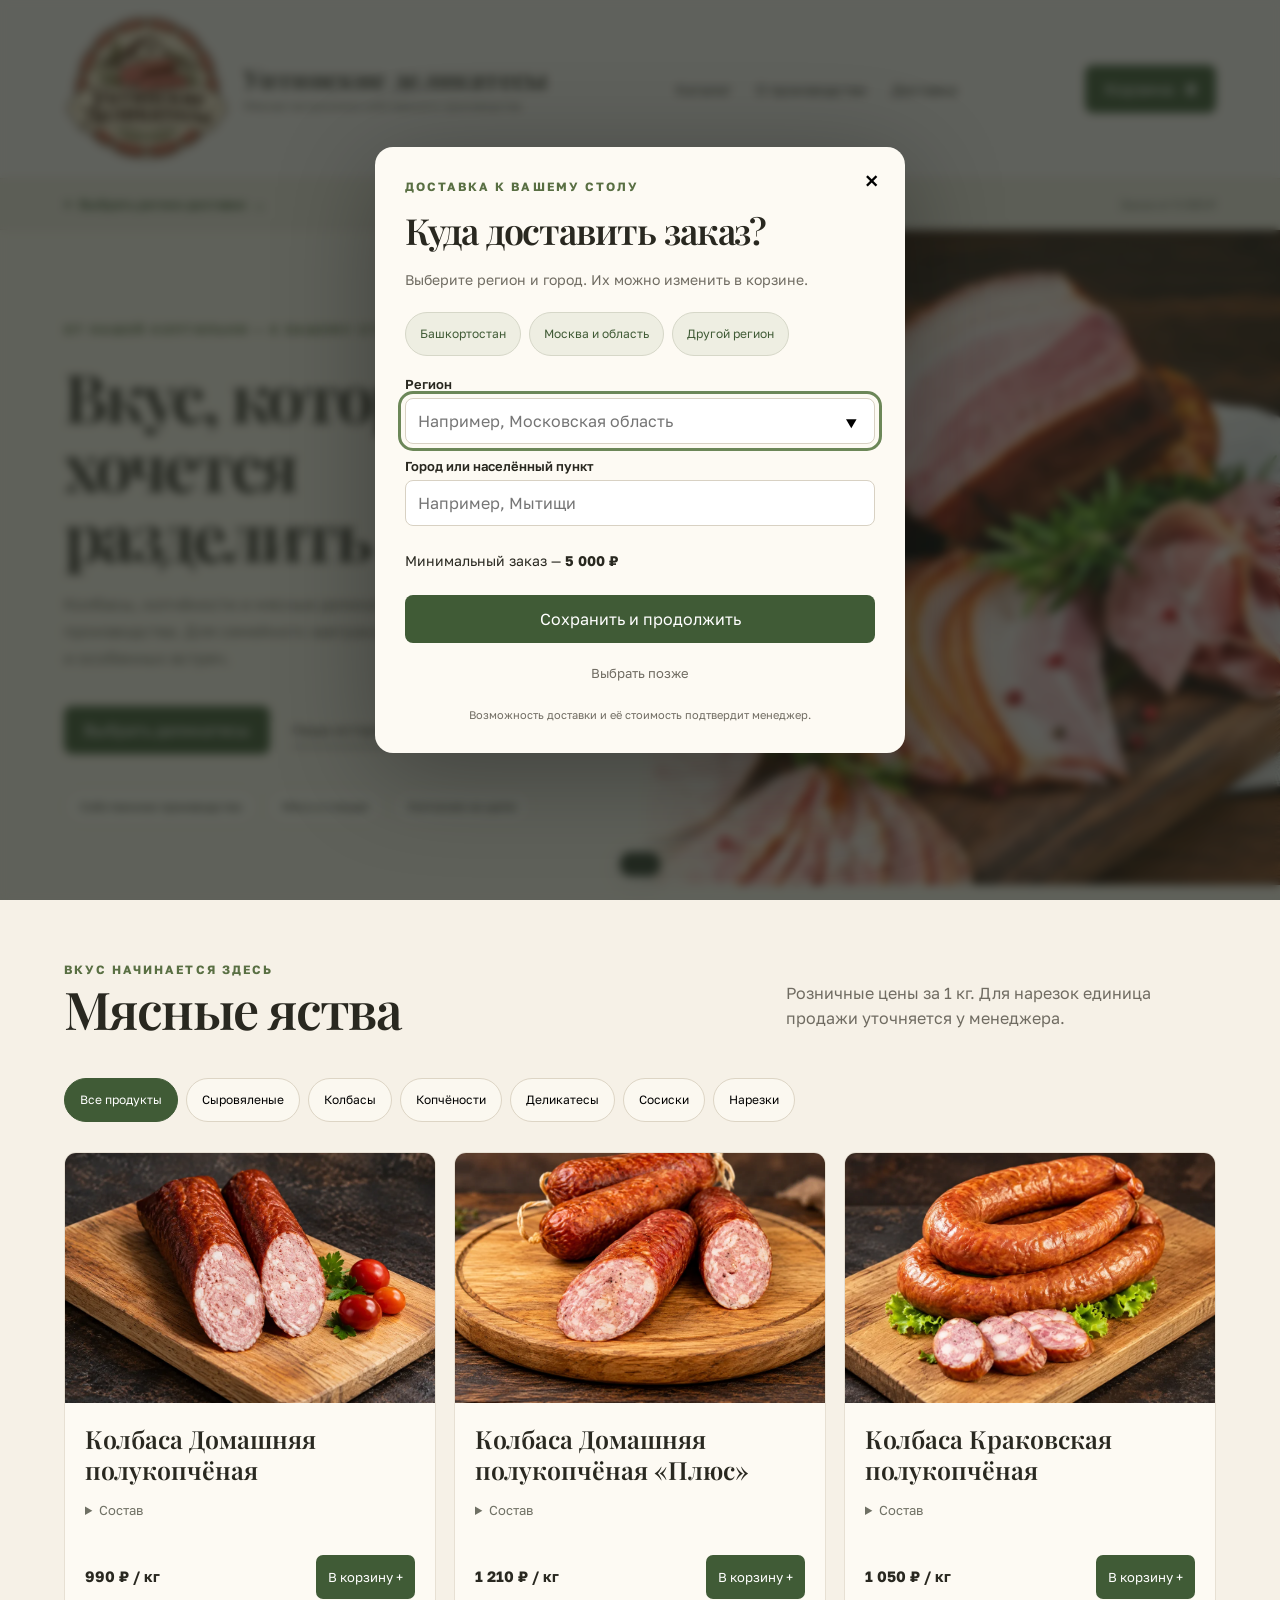
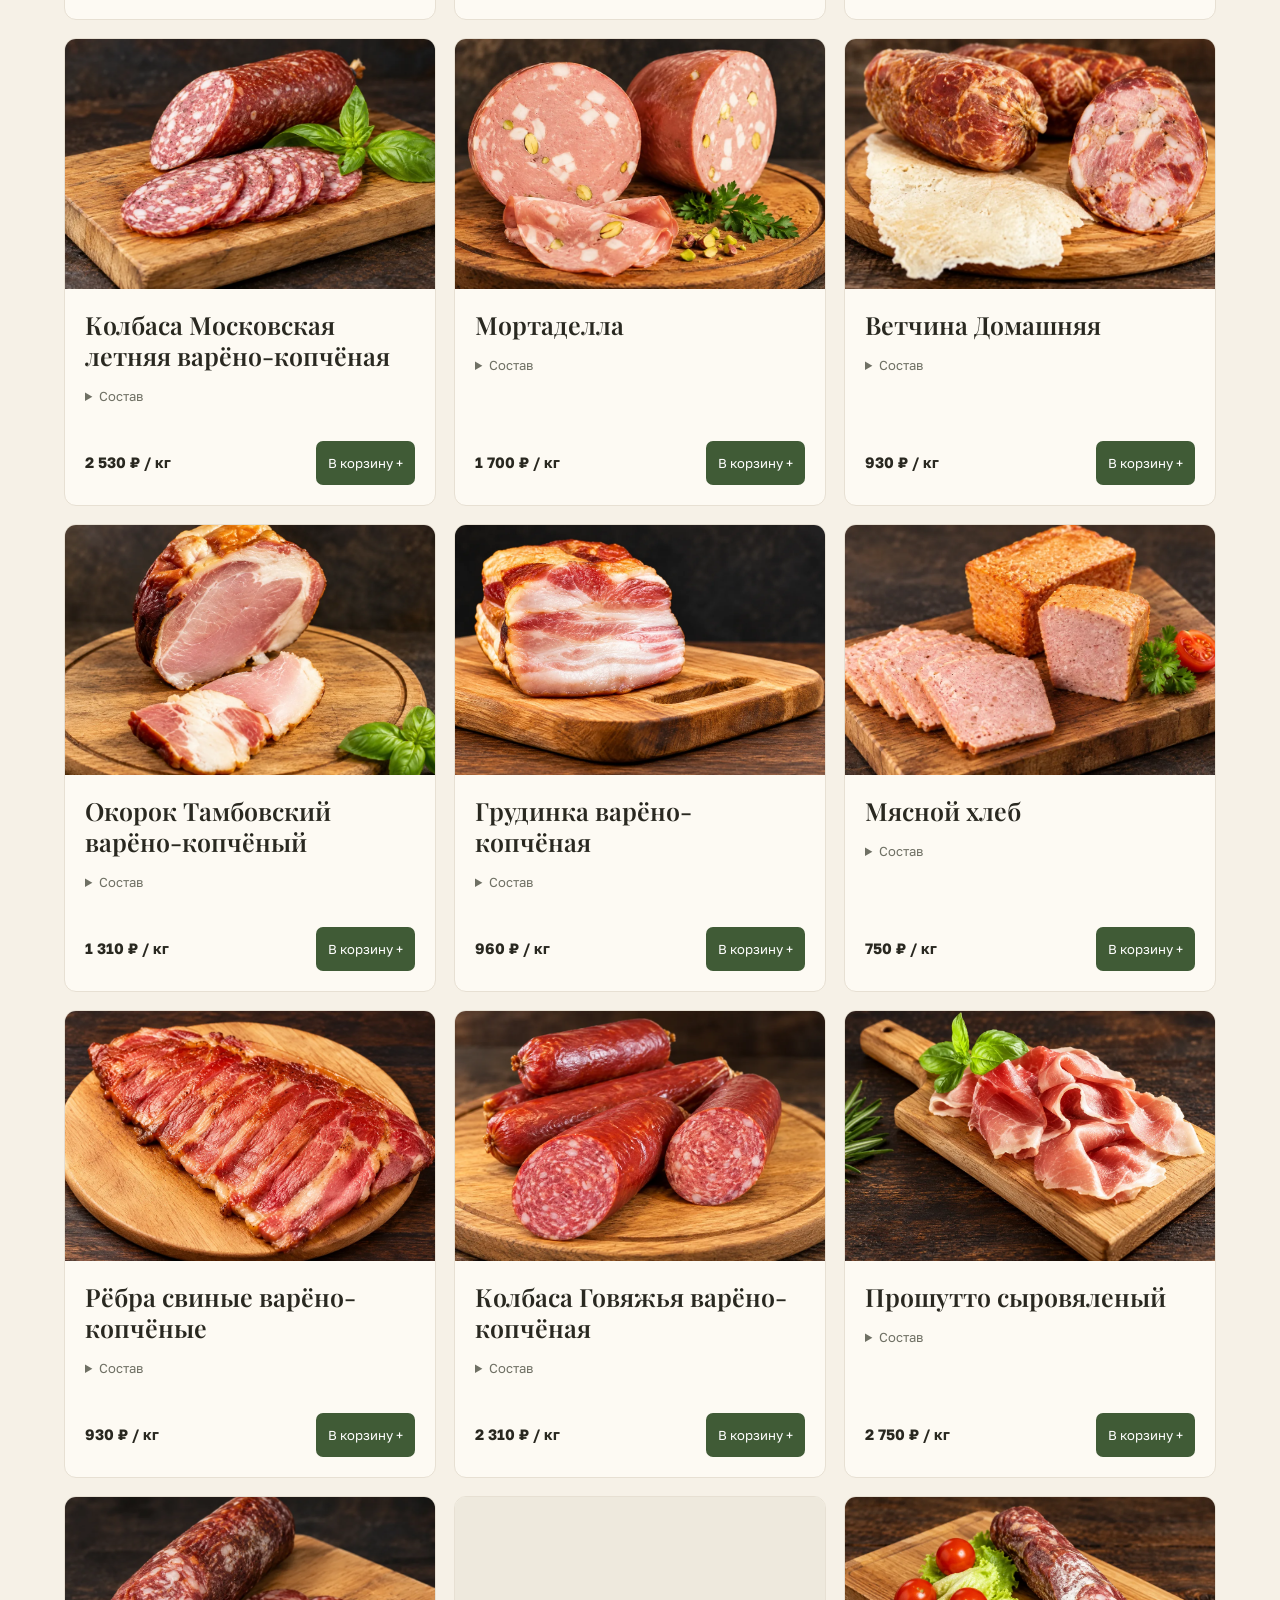
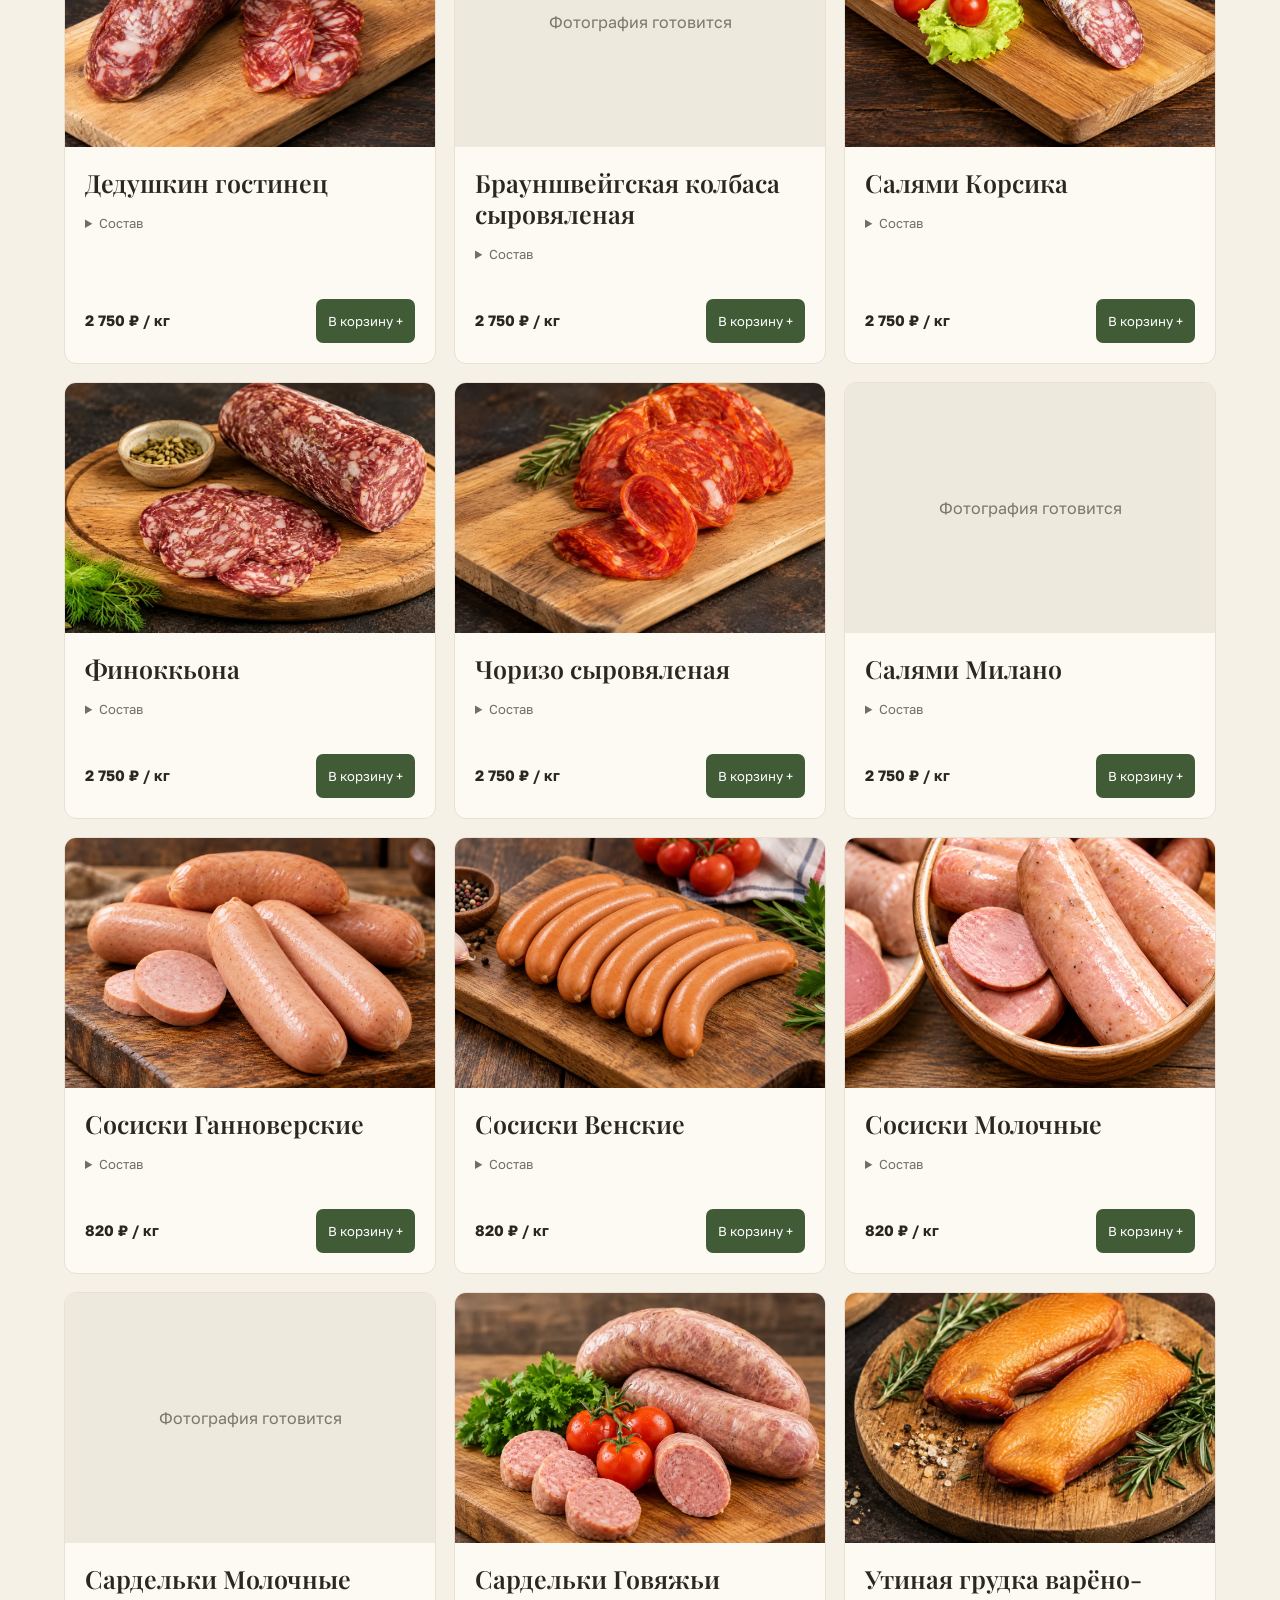
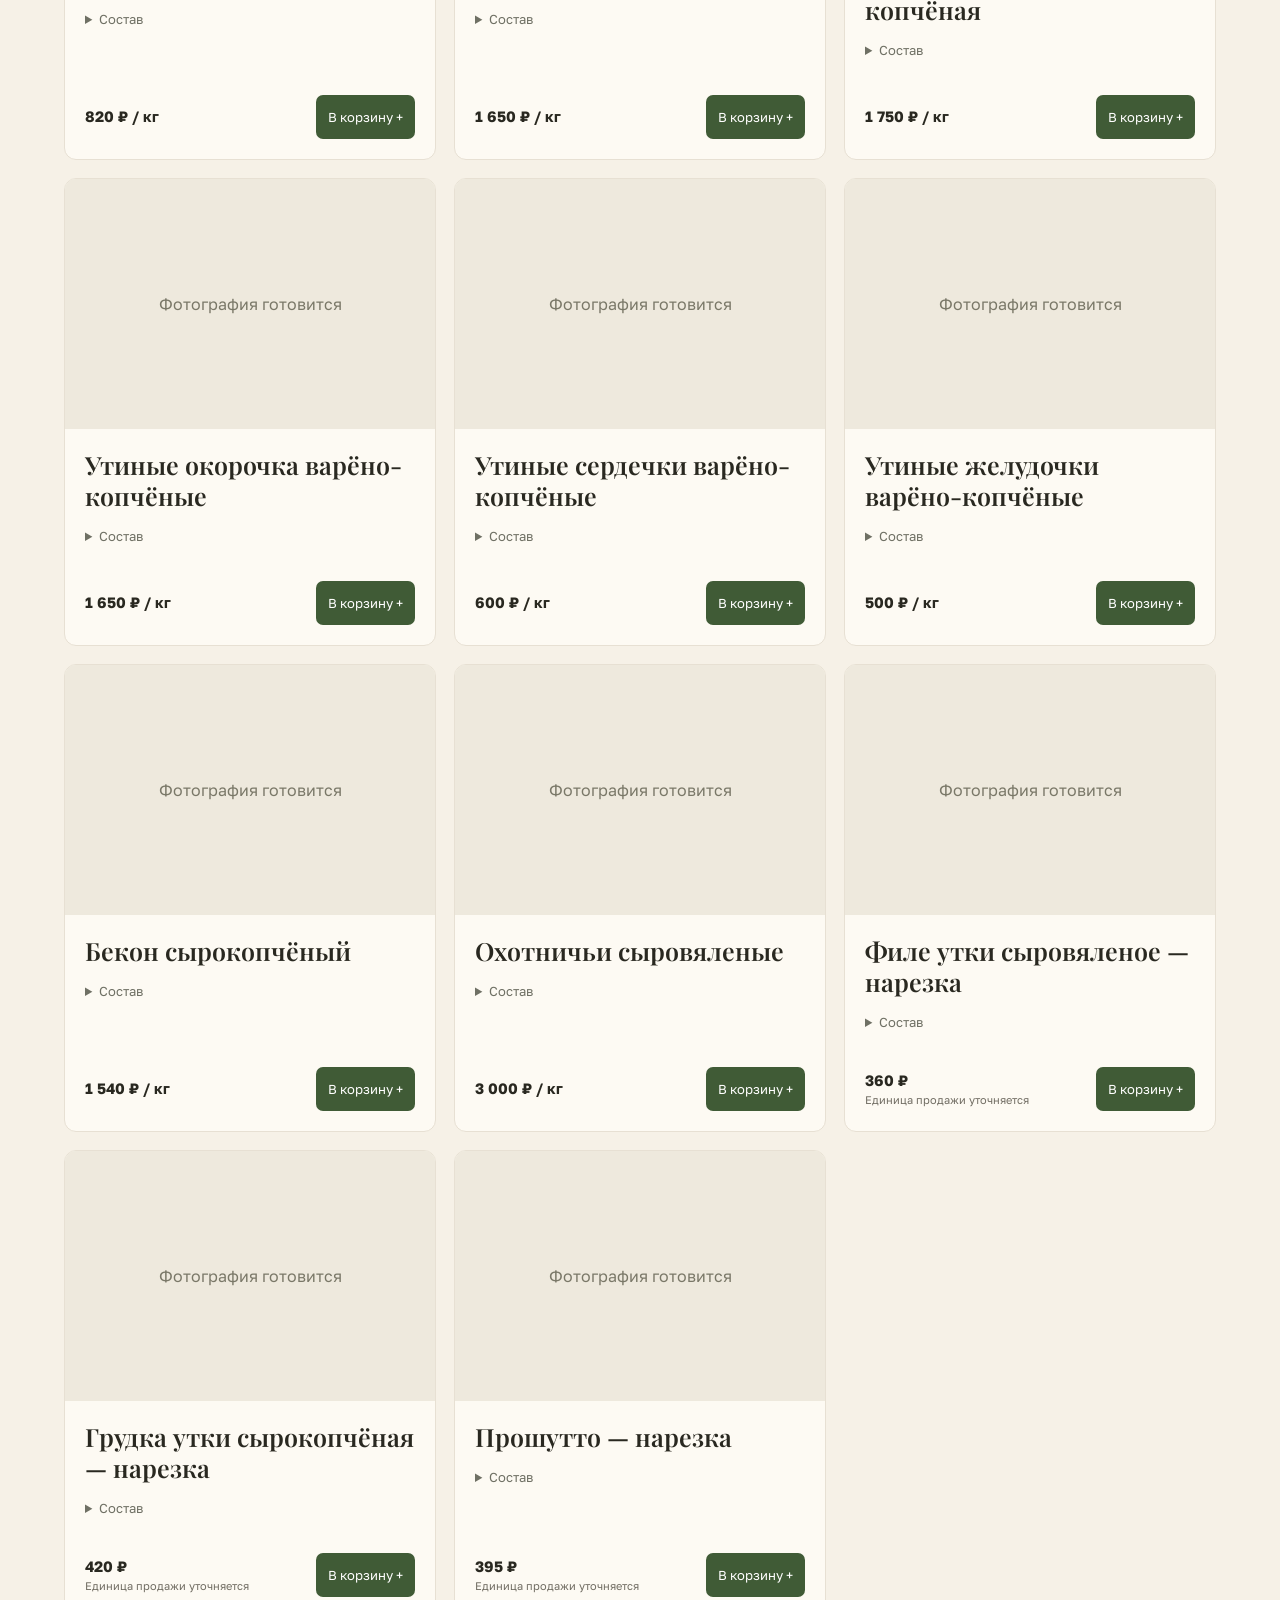
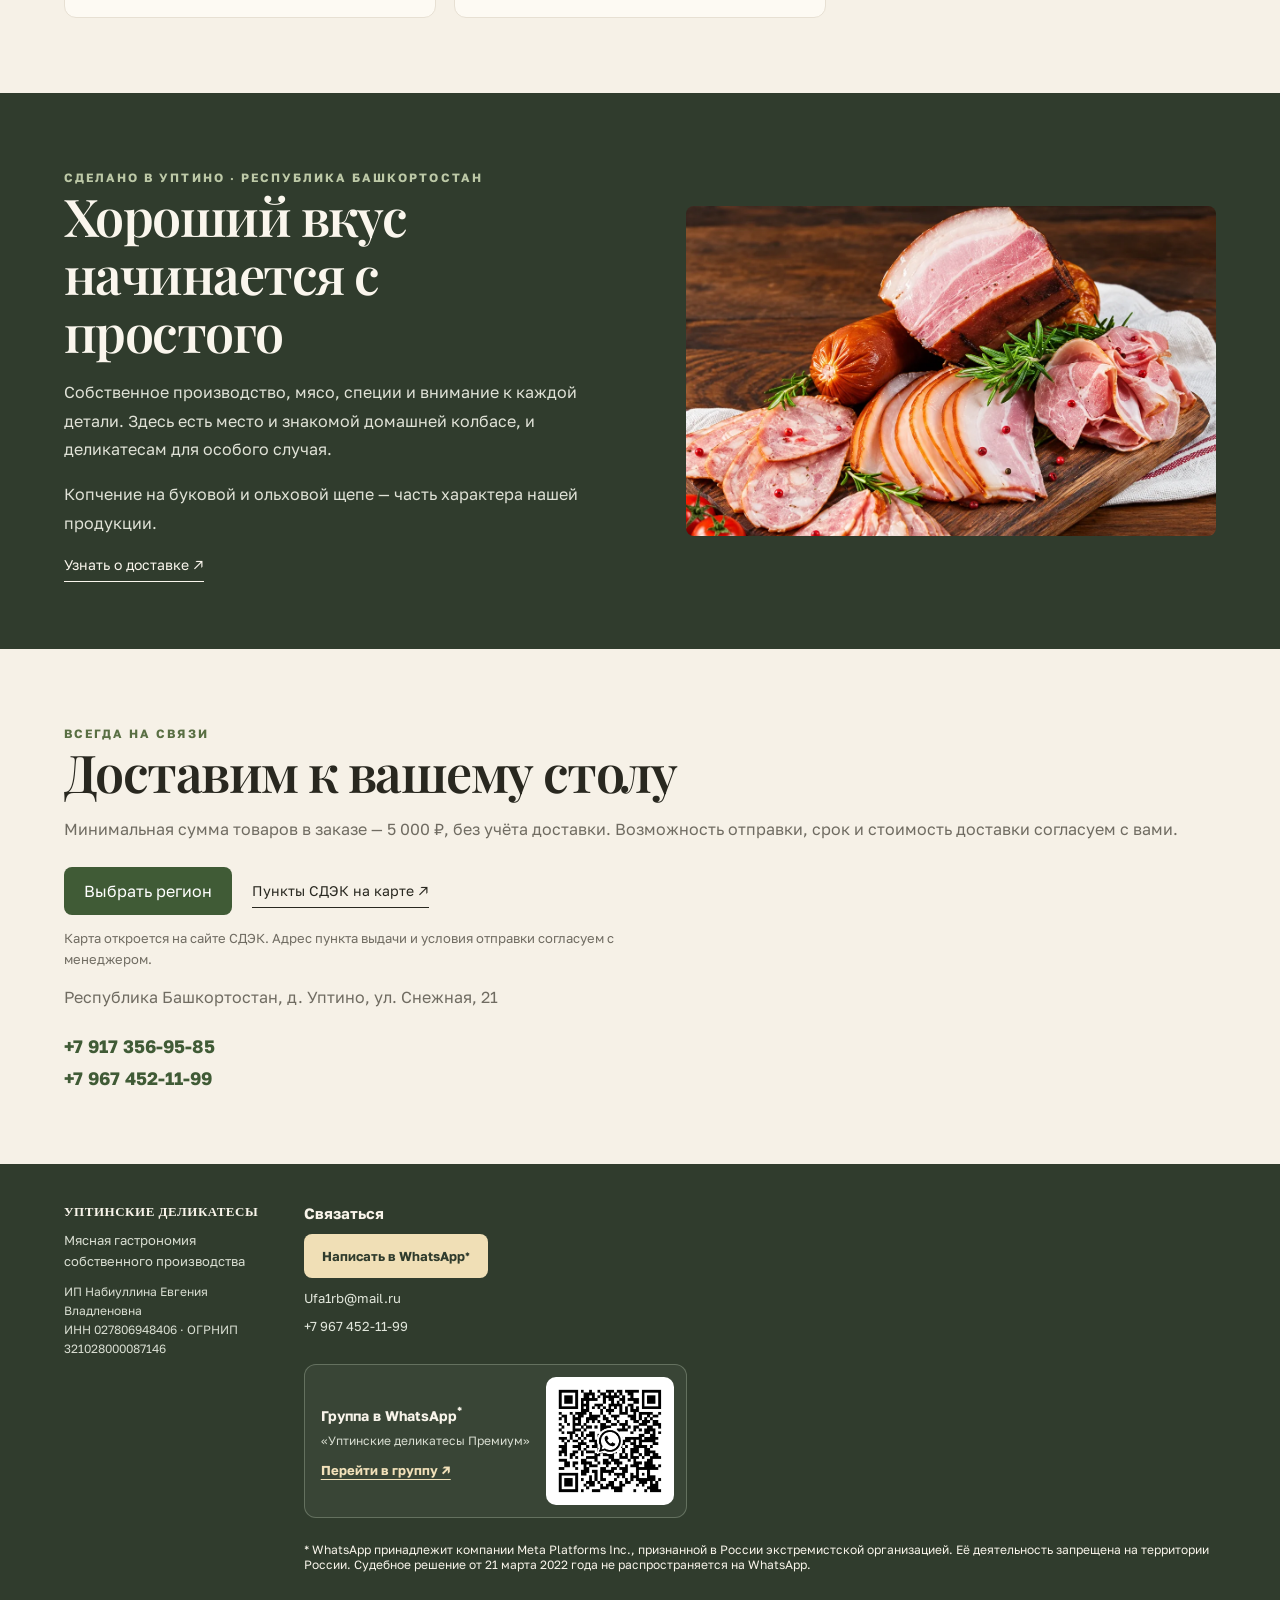
==== commit 48842e31: "Add WhatsApp ownership and Russian court decision notice" ====
--- a/index.html
+++ b/index.html
@@ -7,14 +7,14 @@
 <link rel="preconnect" href="https://fonts.googleapis.com">
 <link rel="preconnect" href="https://fonts.gstatic.com" crossorigin>
 <link href="https://fonts.googleapis.com/css2?family=Playfair+Display:wght@400;500;600;700&family=Golos+Text:wght@400;500;600;700&display=swap" rel="stylesheet">
-<link rel="stylesheet" href="assets/shop.css?v=20261104">
-<script defer src="assets/catalog.js?v=20261104">
+<link rel="stylesheet" href="assets/shop.css?v=20261108-3">
+<script defer src="assets/catalog.js?v=20261108">
 </script>
 <script defer src="assets/core.js?v=20261104">
 </script>
-<script defer src="assets/delivery.js?v=20261104">
-</script>
-<script defer src="assets/shop.js?v=20261104">
+<script defer src="assets/delivery.js?v=20261108-3">
+</script>
+<script defer src="assets/shop.js?v=20261104-2">
 </script>
 </head>
 <body>
@@ -40,6 +40,7 @@
 </button>
   <span>Заказ от 5 000 ₽</span>
 </div>
+<p class="cash-payment-notice cash-payment-banner" data-cash-payment hidden>В Уфе можно оплатить заказ наличными</p>
 <main>
 <div class="hero">
 <div class="intro">
@@ -108,23 +109,25 @@
 </div>
 <div class="footer-contact">
 <strong>Связаться</strong>
-<a class="manager-button" href="https://wa.me/79674521199?text=%D0%97%D0%B4%D1%80%D0%B0%D0%B2%D1%81%D1%82%D0%B2%D1%83%D0%B9%D1%82%D0%B5!%20%D0%A5%D0%BE%D1%87%D1%83%20%D0%BF%D1%80%D0%BE%D0%BA%D0%BE%D0%BD%D1%81%D1%83%D0%BB%D1%8C%D1%82%D0%B8%D1%80%D0%BE%D0%B2%D0%B0%D1%82%D1%8C%D1%81%D1%8F%20%D0%BF%D0%BE%20%D0%B7%D0%B0%D0%BA%D0%B0%D0%B7%D1%83." target="_blank" rel="noopener noreferrer">Написать менеджеру</a>
+<a class="manager-button" href="https://wa.me/79674521199?text=%D0%97%D0%B4%D1%80%D0%B0%D0%B2%D1%81%D1%82%D0%B2%D1%83%D0%B9%D1%82%D0%B5!%20%D0%A5%D0%BE%D1%87%D1%83%20%D0%BF%D1%80%D0%BE%D0%BA%D0%BE%D0%BD%D1%81%D1%83%D0%BB%D1%8C%D1%82%D0%B8%D1%80%D0%BE%D0%B2%D0%B0%D1%82%D1%8C%D1%81%D1%8F%20%D0%BF%D0%BE%20%D0%B7%D0%B0%D0%BA%D0%B0%D0%B7%D1%83." target="_blank" rel="noopener noreferrer" aria-describedby="whatsapp-note">Написать в WhatsApp<sup>*</sup></a>
 <a href="mailto:Ufa1rb@mail.ru">Ufa1rb@mail.ru</a>
 <a href="tel:+79674521199">+7 967 452-11-99</a>
 <div class="whatsapp-group">
 <div>
-<strong>Наша группа в WhatsApp</strong>
-<p>Новости и ассортимент — в группе «Уптинские деликатесы Премиум».</p>
+<strong>Группа в WhatsApp<sup>*</sup></strong>
+<p>«Уптинские деликатесы Премиум»</p>
 <a class="group-link" href="https://chat.whatsapp.com/EiBiC2jIqLlDMsnqdkJlV4?s=qt&amp;p=a&amp;iam=2" target="_blank" rel="noopener noreferrer">Перейти в группу ↗</a>
 </div>
-<a class="group-qr" href="https://chat.whatsapp.com/EiBiC2jIqLlDMsnqdkJlV4?s=qt&amp;p=a&amp;iam=2" target="_blank" rel="noopener noreferrer" aria-label="Открыть группу WhatsApp. Также можно отсканировать QR-код">
+<a class="group-qr" href="https://chat.whatsapp.com/EiBiC2jIqLlDMsnqdkJlV4?s=qt&amp;p=a&amp;iam=2" target="_blank" rel="noopener noreferrer" aria-label="Открыть группу WhatsApp. Также можно отсканировать QR-код" aria-describedby="whatsapp-note">
 </a>
 </div>
+<p id="whatsapp-note" class="footer-legal">* WhatsApp принадлежит компании Meta Platforms Inc., признанной в России экстремистской организацией. Её деятельность запрещена на территории России. Судебное решение от 21 марта 2022 года не распространяется на WhatsApp.</p>
 </div>
 </footer>
 <dialog id="cart" aria-labelledby="cart-title">
   <button class="close" type="button" aria-label="Закрыть корзину" data-close="cart">×</button>
   <h2 id="cart-title">Ваша корзина</h2>
+  <p class="cash-payment-notice" data-cash-payment hidden>В Уфе можно оплатить заказ наличными</p>
   <p class="cart-hint">Для весовых товаров укажите желаемый вес. Итог уточним после взвешивания.</p>
   <div id="items">
 </div>
@@ -189,6 +192,7 @@
 </datalist>
     <label for="delivery-city">Город или населённый пункт</label>
 <input id="delivery-city" name="city" required minlength="2" maxlength="80" placeholder="Например, Мытищи" autocomplete="address-level2">
+    <p id="delivery-cash-notice" class="cash-payment-notice" hidden>В Уфе можно оплатить заказ наличными</p>
     <p class="region-minimum">Минимальный заказ — <strong>5 000 ₽</strong>
 </p>
     <button class="btn region-save" type="submit">Сохранить и продолжить</button>
--- a/assets/shop.css
+++ b/assets/shop.css
@@ -31,6 +31,9 @@
 .delivery-bar>span{flex:none;color:#5f6657}
 .delivery-trigger{display:flex;align-items:center;gap:8px;border:0;background:none;color:var(--green);text-align:left;font-size:13px;font-weight:600;min-height:32px;padding:0;min-width:0}
 .delivery-trigger [data-delivery-label]{overflow-wrap:anywhere}
+.cash-payment-notice{margin:0 0 14px;padding:10px 14px;border-radius:8px;background:#e4ecda;color:#31472a;font-size:14px;font-weight:600;line-height:1.45}
+.cash-payment-banner{margin:0;padding-inline:5%;border-radius:0;border-bottom:1px solid var(--border)}
+.region-dialog .cash-payment-notice{margin:12px 0 0}
 
 /* Editorial home and product catalog */
 .hero{display:grid;grid-template-columns:1fr 1fr;min-height:600px}
